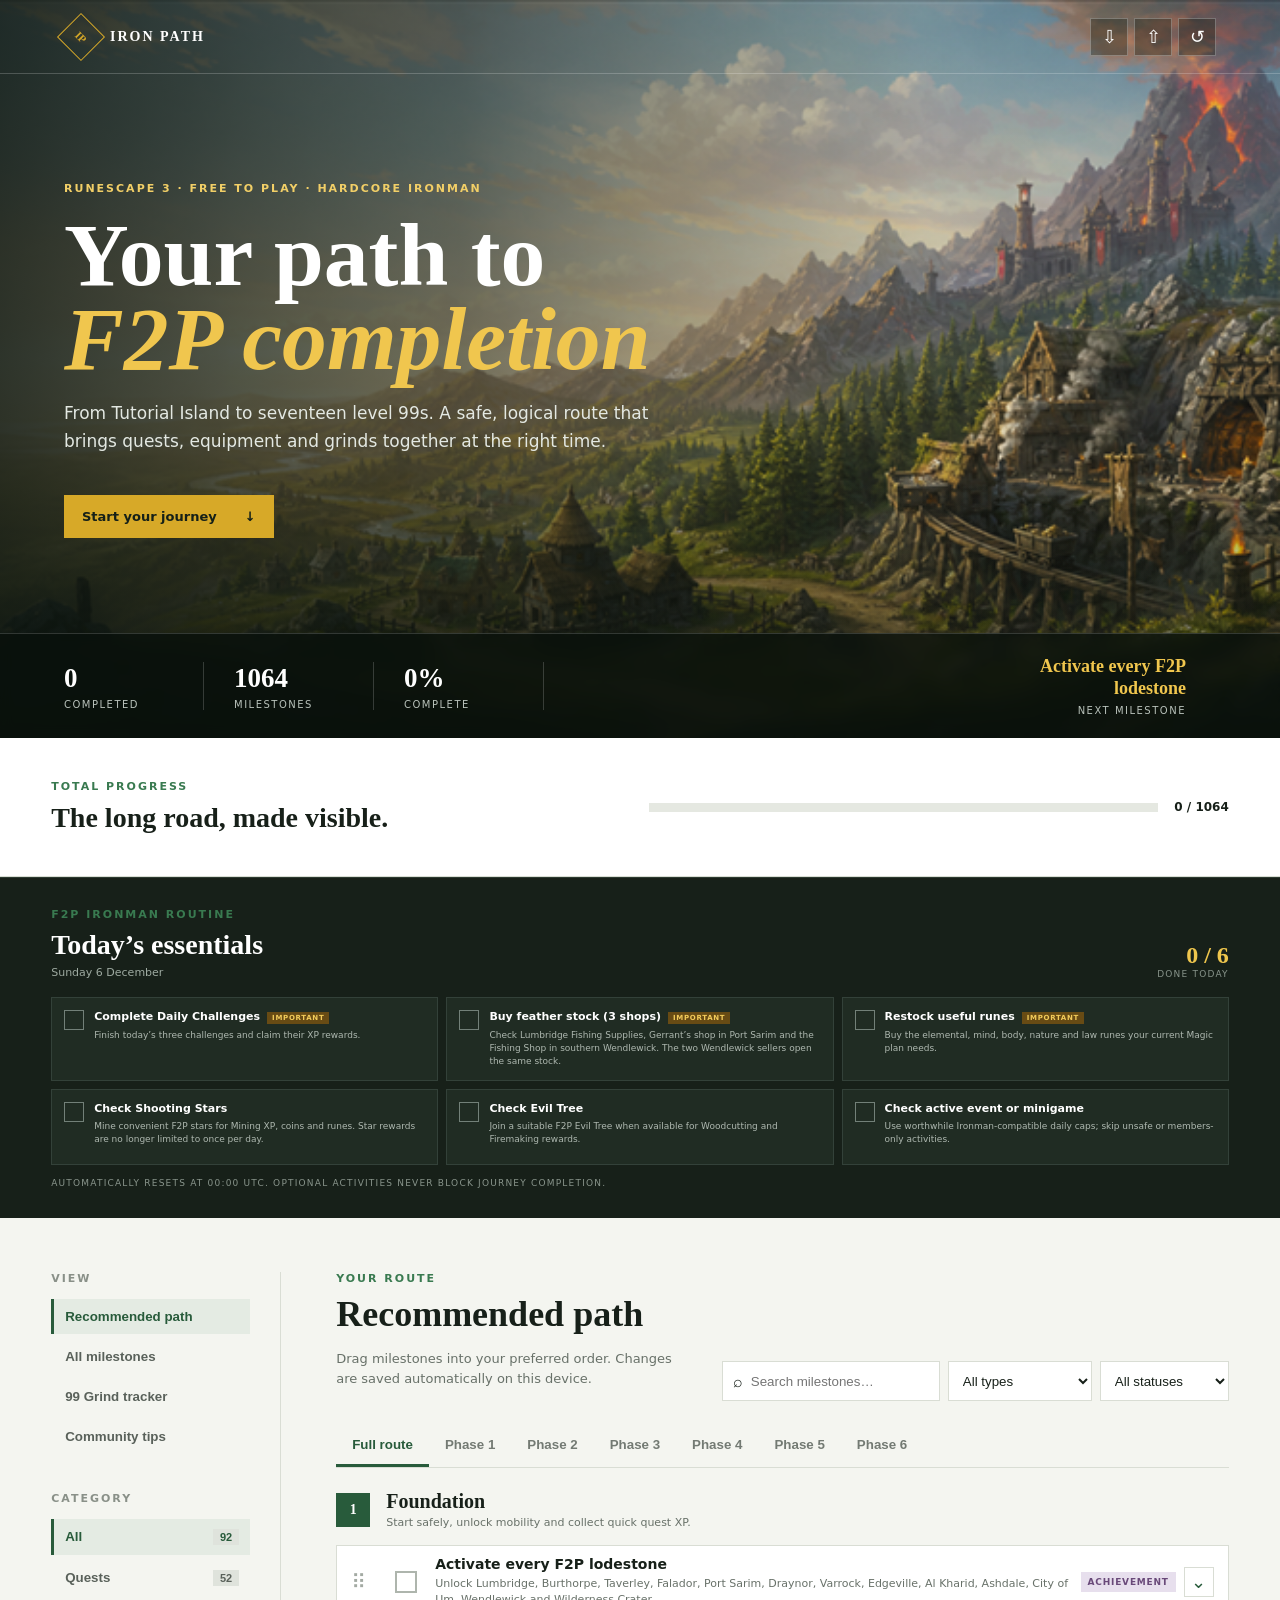
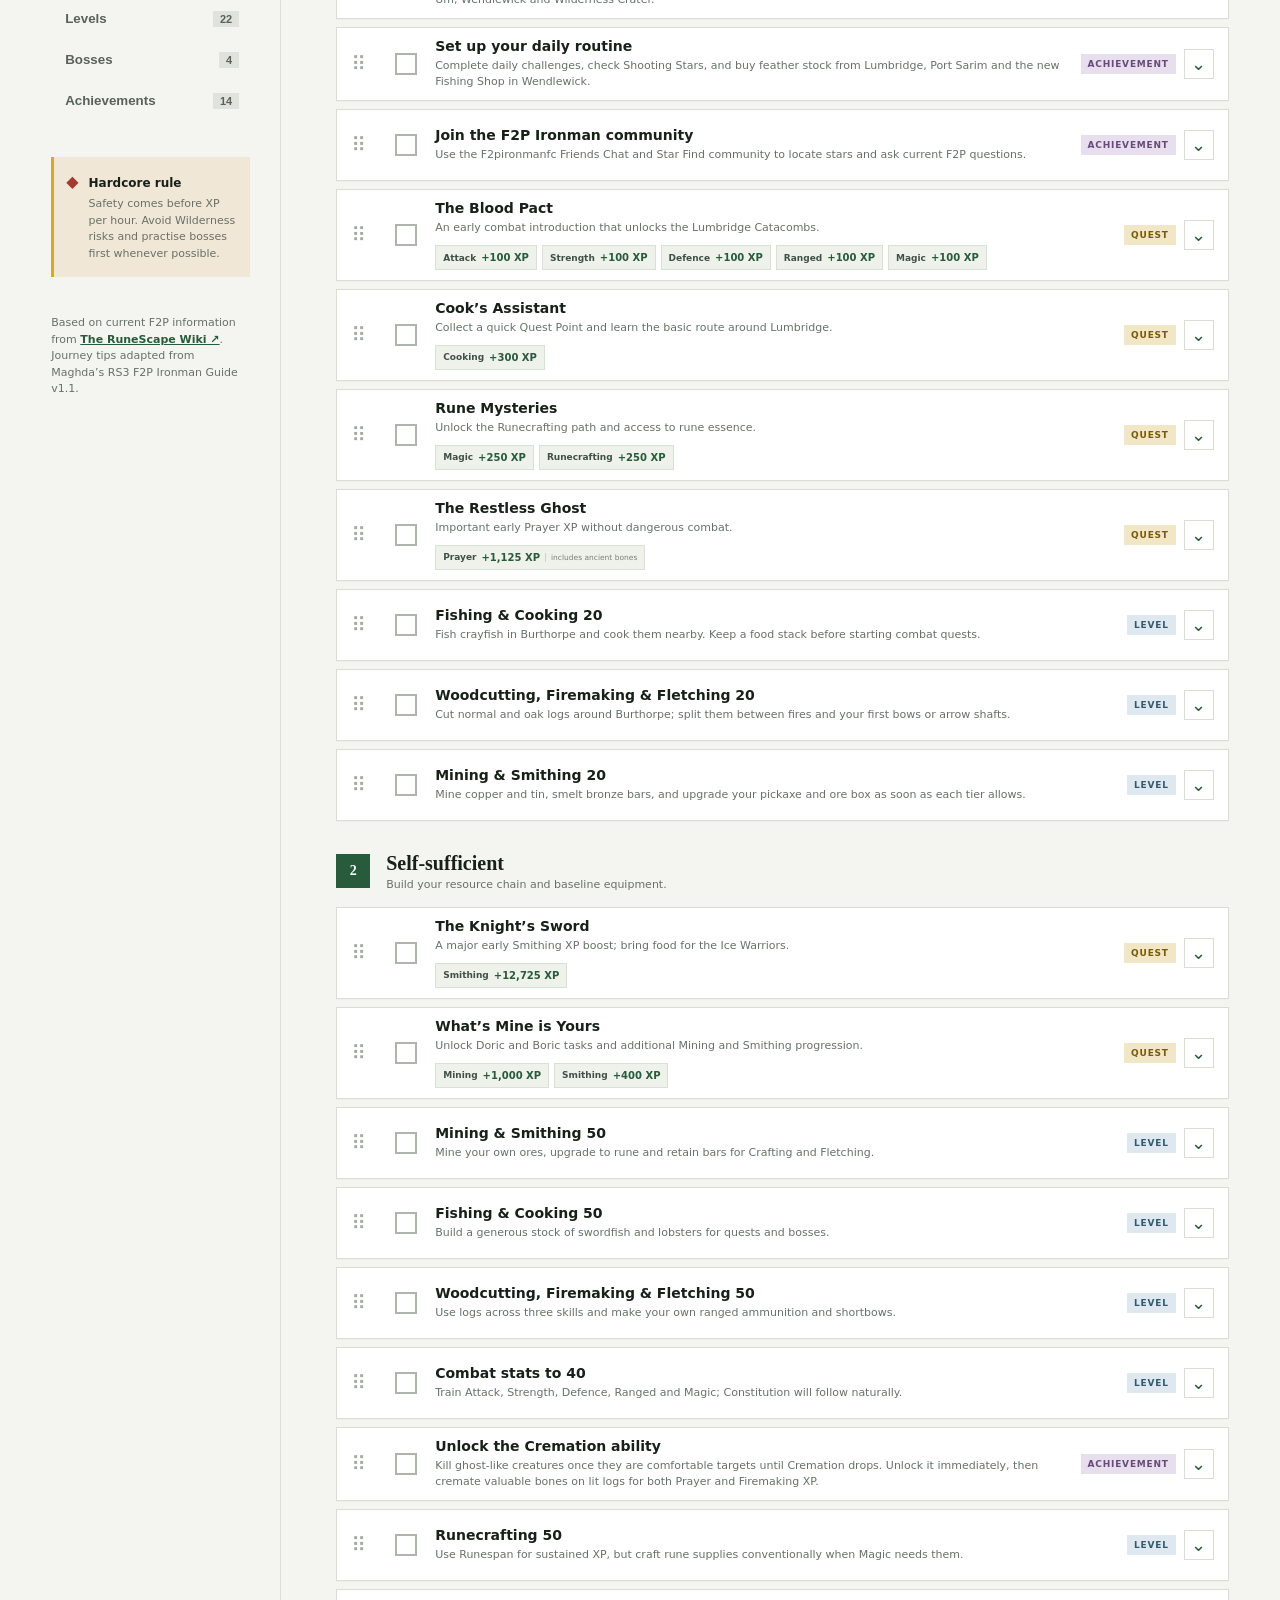
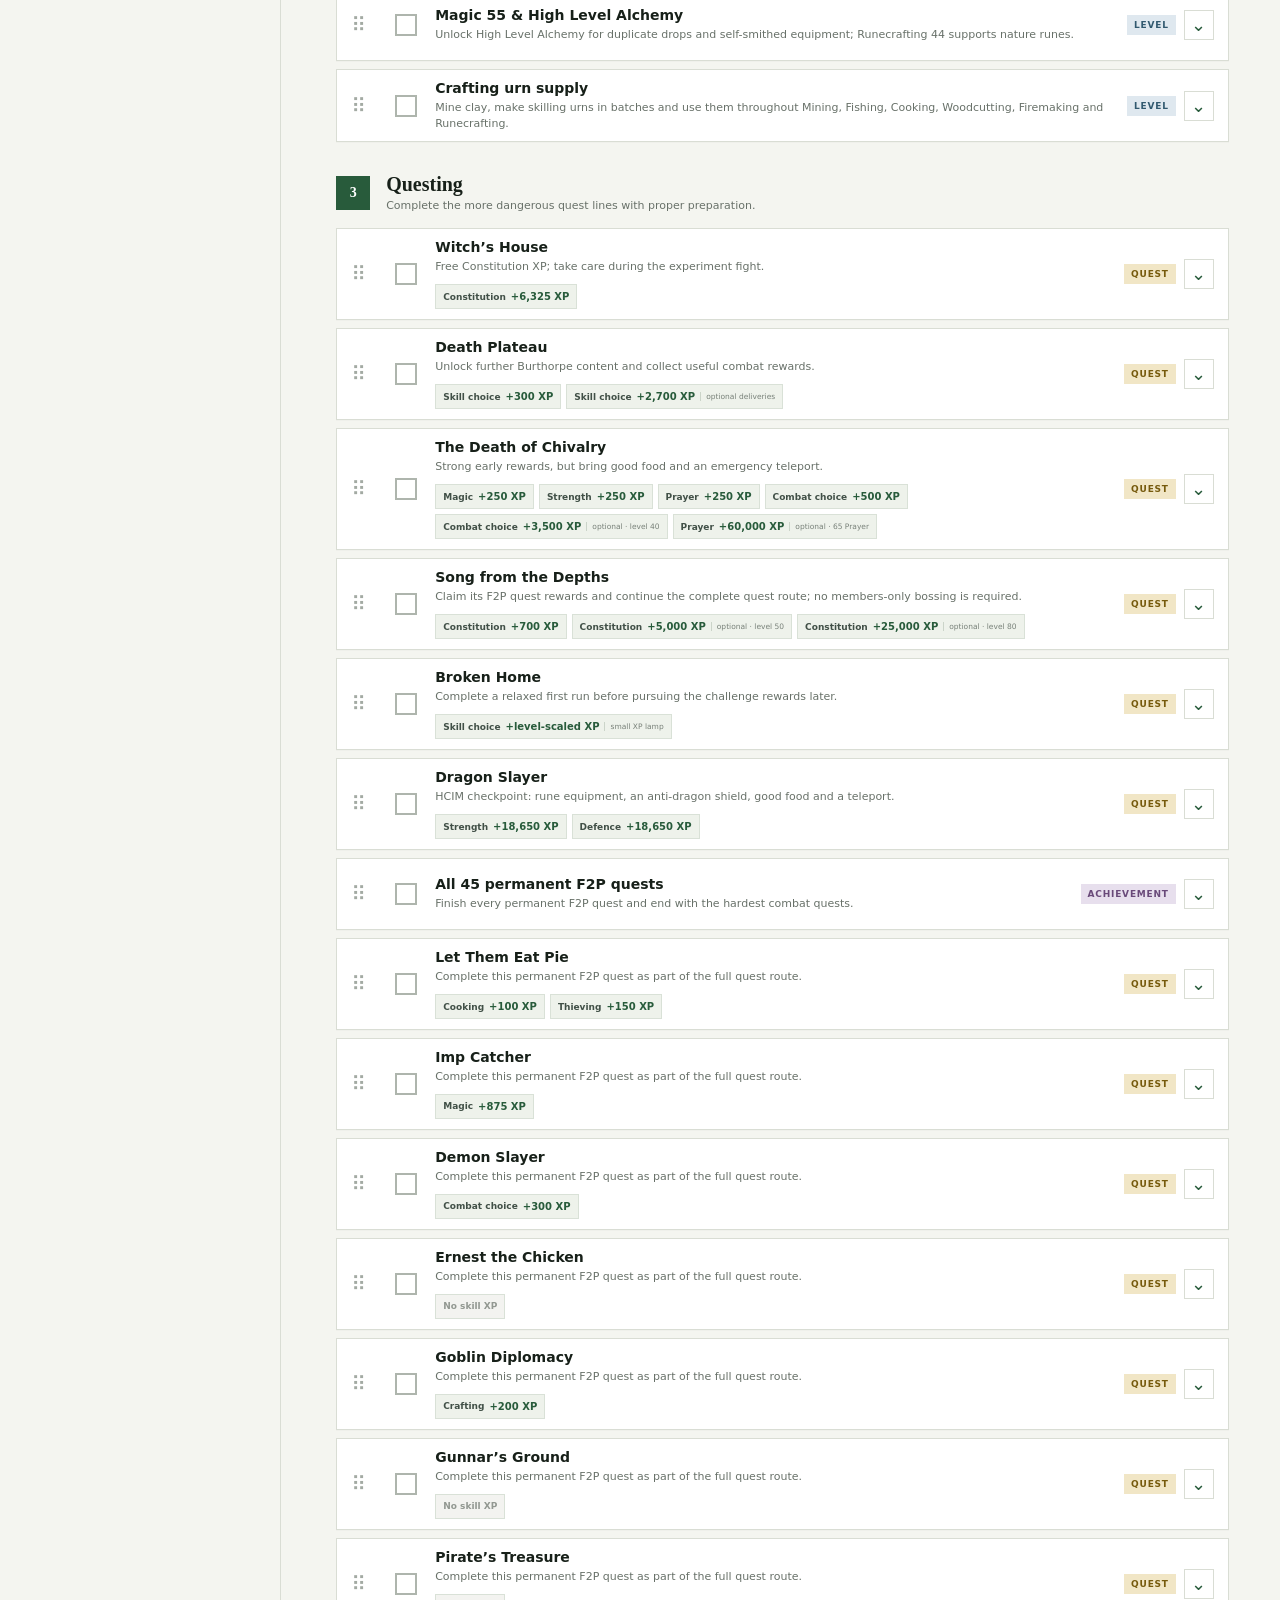
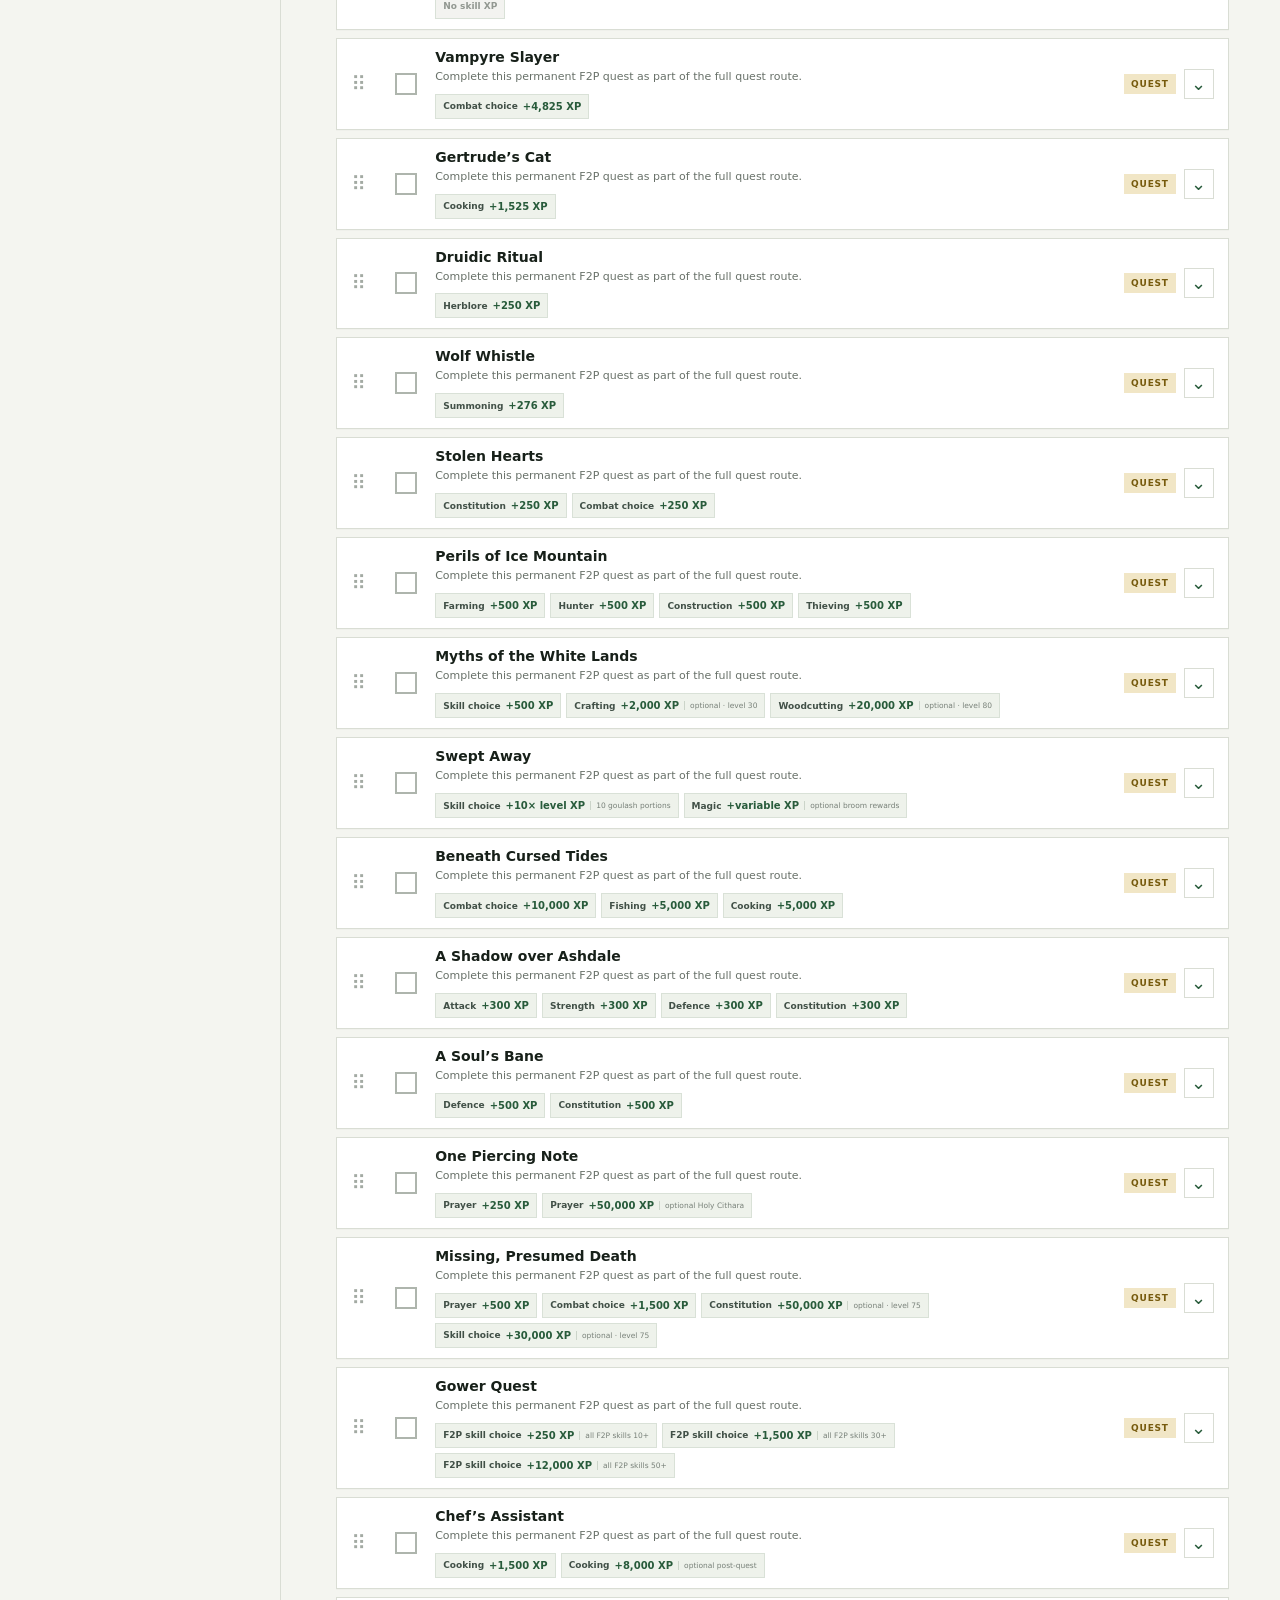
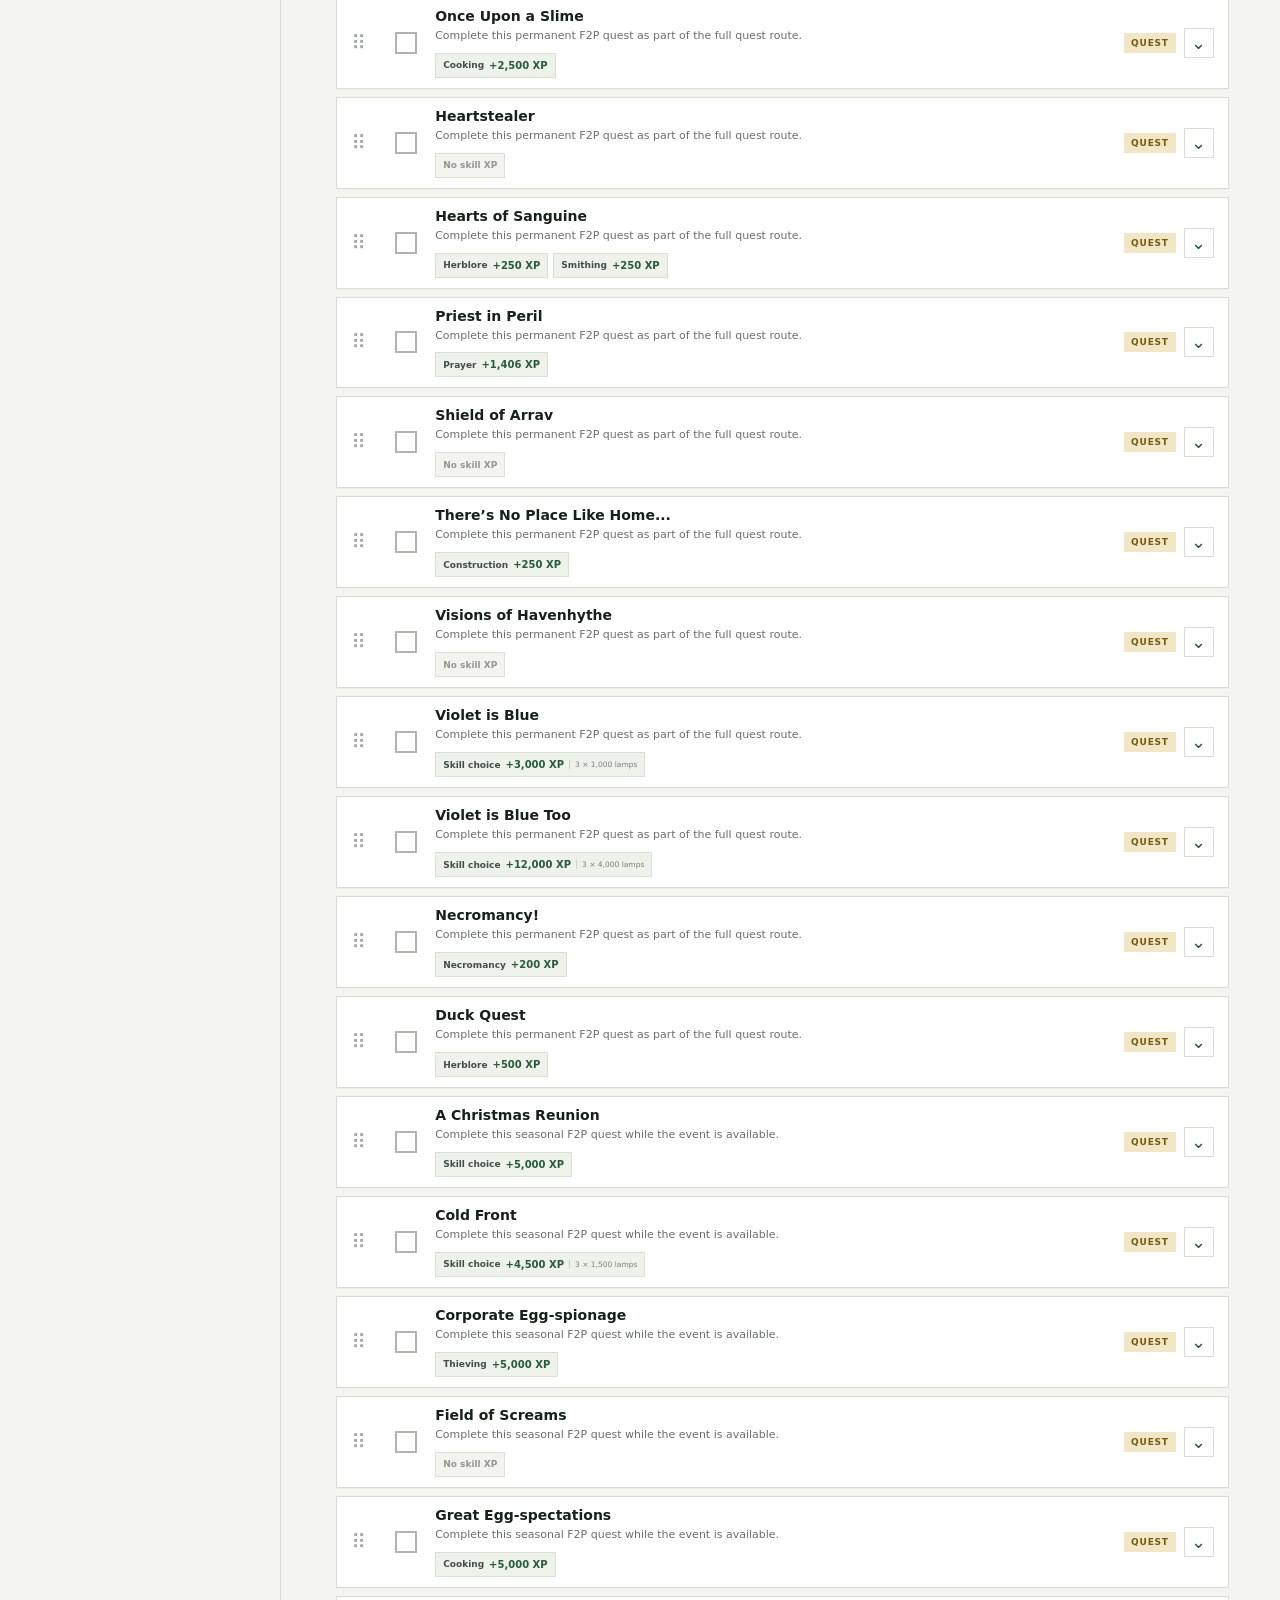
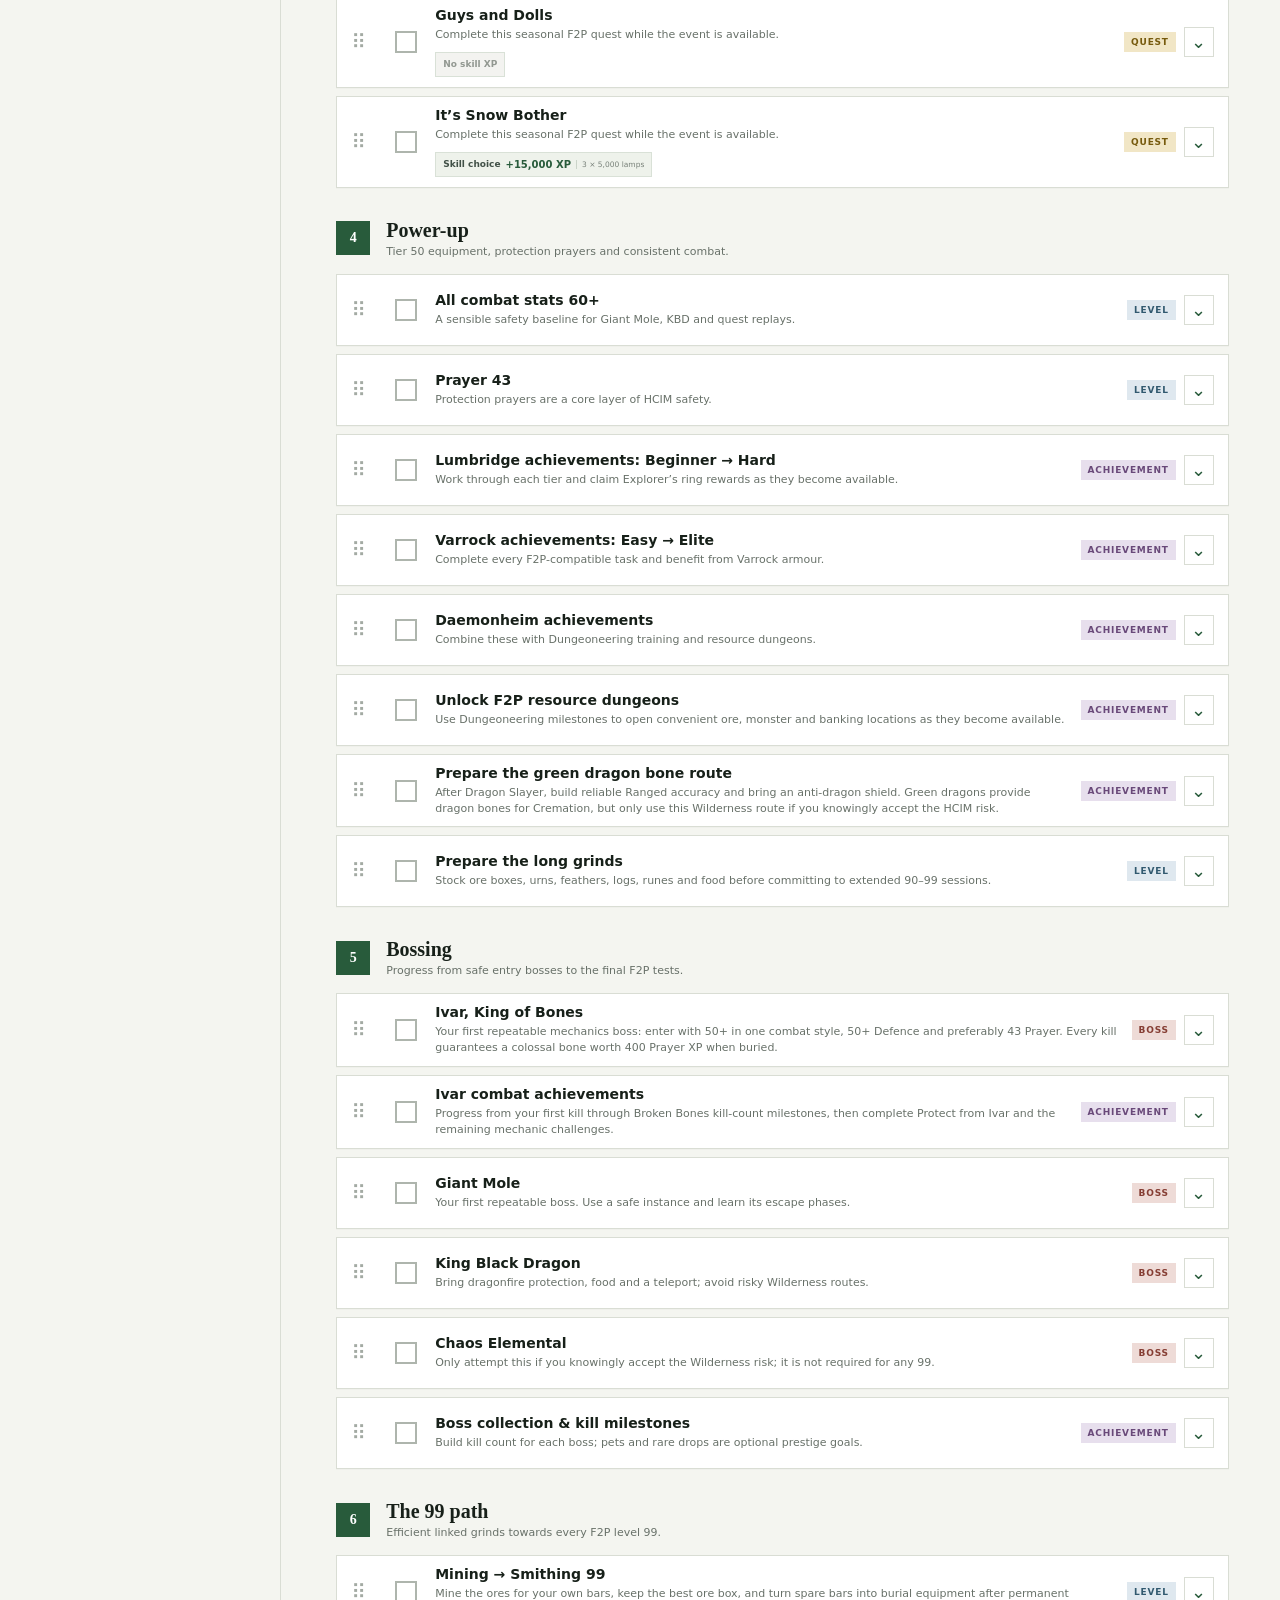
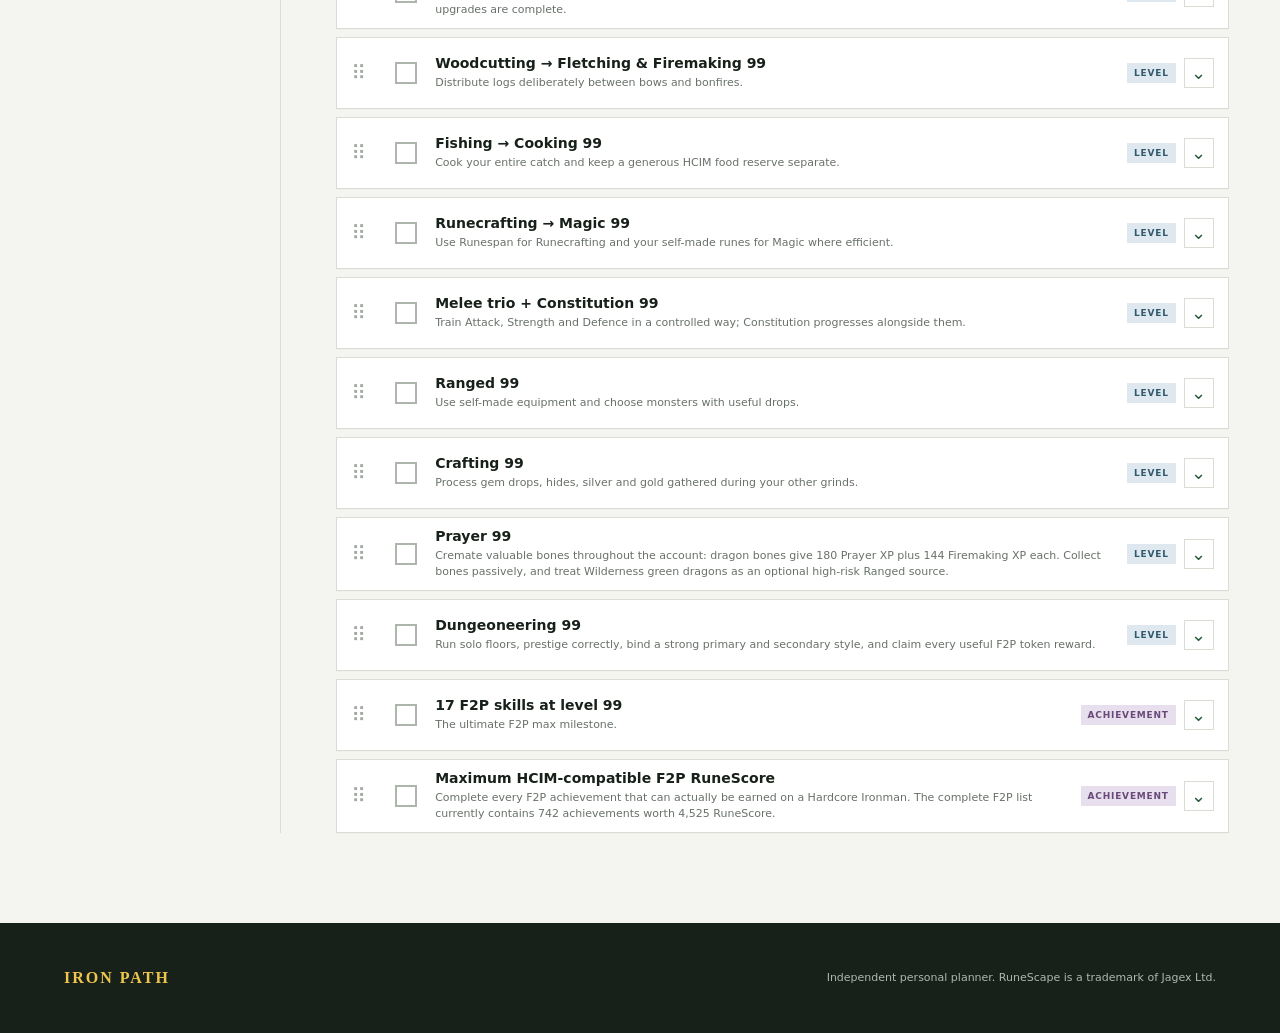
==== index.html @ d76e8deb "betere versie" ====
<!doctype html>
<html lang="en">
<head>
  <meta charset="UTF-8">
  <meta name="viewport" content="width=device-width, initial-scale=1.0">
  <title>RS3 F2P Hardcore Ironman Guide & 99 Planner | Iron Path</title>
  <meta name="description" content="Track every RuneScape 3 F2P quest, boss, achievement and level 99 grind with an efficient Hardcore Ironman journey, XP rewards and resource calculators.">
  <meta name="robots" content="index, follow, max-image-preview:large">
  <meta name="theme-color" content="#172019">
  <link rel="canonical" href="https://rs3-f2p-hcim.netlify.app/">

  <meta property="og:type" content="website">
  <meta property="og:locale" content="en_GB">
  <meta property="og:site_name" content="Iron Path">
  <meta property="og:title" content="Iron Path — RS3 F2P Hardcore Ironman Planner">
  <meta property="og:description" content="A complete, interactive journey through every F2P quest, boss, achievement and level 99 grind in RuneScape 3.">
  <meta property="og:url" content="https://rs3-f2p-hcim.netlify.app/">
  <meta property="og:image" content="https://rs3-f2p-hcim.netlify.app/assets/iron-path-social.jpg">
  <meta property="og:image:width" content="1731">
  <meta property="og:image:height" content="909">
  <meta property="og:image:type" content="image/jpeg">
  <meta property="og:image:alt" content="Iron Path F2P HCIM Progress Planner overlooking a fantasy mountain fortress">

  <meta name="twitter:card" content="summary_large_image">
  <meta name="twitter:title" content="Iron Path — RS3 F2P Hardcore Ironman Planner">
  <meta name="twitter:description" content="Track every F2P quest, boss, achievement and level 99 grind in one interactive RuneScape 3 planner.">
  <meta name="twitter:image" content="https://rs3-f2p-hcim.netlify.app/assets/iron-path-social.jpg">
  <meta name="twitter:image:alt" content="Iron Path F2P HCIM Progress Planner">

  <link rel="icon" href="assets/favicon.svg" type="image/svg+xml">
  <link rel="stylesheet" href="styles.css">
  <link rel="stylesheet" href="grind-locations.css">
  <link rel="stylesheet" href="tips.css">
  <script type="application/ld+json">
  {
    "@context": "https://schema.org",
    "@type": "WebApplication",
    "name": "Iron Path",
    "alternateName": "RS3 F2P Hardcore Ironman Planner",
    "url": "https://rs3-f2p-hcim.netlify.app/",
    "description": "An interactive RuneScape 3 free-to-play Hardcore Ironman guide for quests, bosses, achievements and level 99 resource grinds.",
    "applicationCategory": "GameApplication",
    "operatingSystem": "Any",
    "browserRequirements": "Requires a modern web browser with JavaScript enabled.",
    "isAccessibleForFree": true,
    "image": "https://rs3-f2p-hcim.netlify.app/assets/iron-path-social.jpg",
    "inLanguage": "en-GB",
    "offers": {
      "@type": "Offer",
      "price": "0",
      "priceCurrency": "EUR"
    }
  }
  </script>
</head>
<body>
  <header class="hero">
    <div class="hero-shade"></div>
    <nav class="topbar" aria-label="Main navigation">
      <a class="brand" href="#top"><span class="brand-mark">IP</span><span>IRON PATH</span></a>
      <div class="nav-actions">
        <button class="icon-btn" id="exportBtn" title="Export progress" aria-label="Export progress">⇩</button>
        <button class="icon-btn" id="importBtn" title="Import progress" aria-label="Import progress">⇧</button>
        <button class="icon-btn danger" id="resetBtn" title="Reset progress" aria-label="Reset progress">↺</button>
        <input type="file" id="importFile" accept="application/json" hidden>
      </div>
    </nav>
    <div class="hero-content" id="top">
      <p class="eyebrow">RUNESCAPE 3 · FREE TO PLAY · HARDCORE IRONMAN</p>
      <h1>Your path to<br><span>F2P completion</span></h1>
      <p class="hero-copy">From Tutorial Island to seventeen level 99s. A safe, logical route that brings quests, equipment and grinds together at the right time.</p>
      <a class="primary-btn" href="#planner">Start your journey <span>↓</span></a>
    </div>
    <div class="hero-stats" aria-label="Progress overview">
      <div><strong id="doneCount">0</strong><span>completed</span></div>
      <div><strong id="totalCount">0</strong><span>milestones</span></div>
      <div><strong id="percentCount">0%</strong><span>complete</span></div>
      <div class="xp-stat"><strong id="nextLabel">First steps</strong><span>next milestone</span></div>
    </div>
  </header>

  <main id="planner">
    <section class="progress-band" aria-label="Total progress">
      <div class="section-inner progress-inner">
        <div><p class="kicker">TOTAL PROGRESS</p><h2>The long road, made visible.</h2></div>
        <div class="progress-wrap"><div class="progress-track"><span id="progressFill"></span></div><span id="progressText">0 / 0</span></div>
      </div>
    </section>

    <section class="daily-band" aria-labelledby="dailyTitle">
      <div class="section-inner daily-inner">
        <div class="daily-heading"><div><p class="kicker">F2P IRONMAN ROUTINE</p><h2 id="dailyTitle">Today’s essentials</h2><p id="dailyDate"></p></div><div class="daily-score"><strong id="dailyCount">0 / 0</strong><span>done today</span></div></div>
        <div id="dailyList" class="daily-list"></div>
        <p class="daily-reset">Automatically resets at 00:00 UTC. Optional activities never block journey completion.</p>
      </div>
    </section>

    <section class="workspace section-inner">
      <aside class="sidebar">
        <div class="side-block">
          <p class="side-label">VIEW</p>
          <div class="view-tabs" role="tablist">
            <button class="view-tab active" data-view="route">Recommended path</button>
            <button class="view-tab" data-view="library">All milestones</button>
            <button class="view-tab" data-view="grinds">99 Grind tracker</button>
            <button class="view-tab" data-view="tips">Community tips</button>
          </div>
        </div>
        <div class="side-block">
          <p class="side-label">CATEGORY</p>
          <div id="categoryFilters" class="filter-list"></div>
        </div>
        <div class="side-block note">
          <span class="shield">◆</span>
          <div><strong>Hardcore rule</strong><p>Safety comes before XP per hour. Avoid Wilderness risks and practise bosses first whenever possible.</p></div>
        </div>
        <div class="source-note">Based on current F2P information from <a href="https://runescape.wiki/" target="_blank" rel="noreferrer">The RuneScape Wiki ↗</a>. Journey tips adapted from Maghda’s RS3 F2P Ironman Guide v1.1.</div>
      </aside>

      <div class="content">
        <div class="content-head">
          <div><p class="kicker" id="viewKicker">YOUR ROUTE</p><h2 id="viewTitle">Recommended path</h2><p id="viewIntro">Drag milestones into your preferred order. Changes are saved automatically on this device.</p></div>
          <div class="content-tools" id="contentTools">
            <label class="search"><span>⌕</span><input id="searchInput" type="search" placeholder="Search milestones…" autocomplete="off"></label>
            <select id="typeFilter" aria-label="Filter by milestone type"><option value="all">All types</option><option value="quest">Quests</option><option value="level">Levels</option><option value="boss">Bosses</option><option value="achievement">Achievements</option></select>
            <select id="statusFilter" aria-label="Filter by status"><option value="all">All statuses</option><option value="open">To do</option><option value="done">Completed</option></select>
          </div>
        </div>
        <div id="phaseNav" class="phase-nav" aria-label="Route phases"></div>
        <div id="grindTracker" class="grind-tracker" hidden></div>
        <div id="tipsPage" class="tips-page" hidden>
          <section class="tip-submit">
            <div><span>Share your knowledge</span><h3>Submit an F2P Ironman tip</h3><p>Your email address is not requested or stored. Submissions are filtered by Netlify and reviewed before publication.</p></div>
            <form id="tipForm" name="community-tip" method="POST" data-netlify="true" netlify-honeypot="bot-field">
              <input type="hidden" name="form-name" value="community-tip">
              <p class="bot-field" aria-hidden="true"><label>Do not fill this out: <input name="bot-field" tabindex="-1" autocomplete="off"></label></p>
              <label>Title<input name="title" type="text" maxlength="100" required></label>
              <label>Prerequisites<textarea name="prerequisites" rows="3" maxlength="500" placeholder="Levels, quests or items" required></textarea></label>
              <label>Description<textarea name="description" rows="5" maxlength="1500" required></textarea></label>
              <button type="submit">Submit tip <b>→</b></button>
              <p class="tip-form-status" id="tipFormStatus" role="status" aria-live="polite"></p>
            </form>
          </section>
          <div id="tipList" class="tip-list"></div>
        </div>
        <div id="milestoneList" class="milestone-list" aria-live="polite"></div>
        <div id="emptyState" class="empty-state" hidden><strong>Nothing found</strong><p>Adjust your search or filters.</p></div>
      </div>
    </section>
  </main>

  <footer><span>IRON PATH</span><p>Independent personal planner. RuneScape is a trademark of Jagex Ltd.</p></footer>
  <script src="achievement-data.js"></script>
  <script src="app.js"></script>
  <script data-name="BMC-Widget" data-cfasync="false" src="https://cdnjs.buymeacoffee.com/1.0.0/widget.prod.min.js" data-id="micclo" data-description="Support me on Buy me a coffee!" data-message="If you like my RS3 F2P HCIM guide: feel free to support me!" data-color="#5F7FFF" data-position="Right" data-x_margin="18" data-y_margin="18"></script>
</body>
</html>
---- styles.css ----
:root{--ink:#172019;--muted:#687169;--paper:#f4f5f0;--white:#fff;--green:#285b3b;--green2:#397a50;--gold:#d7a928;--red:#a33b30;--line:#d9ddd4;--soft:#e9ece5;--shadow:0 8px 25px rgba(19,30,22,.08)}
*{box-sizing:border-box}[hidden]{display:none!important}html{scroll-behavior:smooth}body{margin:0;background:var(--paper);color:var(--ink);font-family:Inter,ui-sans-serif,system-ui,-apple-system,"Segoe UI",sans-serif;letter-spacing:0}.hero{min-height:620px;height:82vh;max-height:850px;position:relative;color:#fff;background:url('assets/iron-path-hero.png') center/cover no-repeat;overflow:hidden}.hero-shade{position:absolute;inset:0;background:linear-gradient(90deg,rgba(10,19,14,.85) 0%,rgba(10,18,13,.58) 36%,rgba(10,18,13,.08) 72%),linear-gradient(0deg,rgba(10,16,12,.72) 0%,transparent 35%)}.topbar{height:74px;position:relative;z-index:2;display:flex;align-items:center;justify-content:space-between;padding:0 clamp(24px,5vw,78px);border-bottom:1px solid rgba(255,255,255,.2)}.brand{display:flex;gap:12px;align-items:center;color:#fff;text-decoration:none;font:800 14px/1 Georgia,serif;letter-spacing:2px}.brand-mark{display:grid;place-items:center;width:34px;height:34px;border:1px solid var(--gold);color:var(--gold);font-size:11px;letter-spacing:0;transform:rotate(45deg)}.brand-mark::first-line{transform:rotate(-45deg)}.nav-actions{display:flex;gap:6px}.icon-btn{width:38px;height:38px;border:1px solid rgba(255,255,255,.28);background:rgba(14,24,17,.35);color:#fff;font-size:18px;cursor:pointer}.icon-btn:hover{border-color:var(--gold);color:var(--gold)}.icon-btn.danger:hover{border-color:#eb8b80;color:#fff;background:var(--red)}.hero-content{position:relative;z-index:1;max-width:700px;margin:clamp(70px,12vh,125px) 5vw 0}.eyebrow,.kicker,.side-label{font-size:11px;font-weight:800;letter-spacing:2px}.eyebrow{color:#f2cf67}.hero h1{font:700 clamp(52px,7vw,90px)/.94 Georgia,serif;margin:18px 0}.hero h1 span{color:#f0c64e;font-style:italic}.hero-copy{max-width:590px;font-size:17px;line-height:1.65;color:#e3e8e2}.primary-btn{display:inline-flex;align-items:center;gap:28px;margin-top:22px;padding:14px 18px;background:var(--gold);color:#152018;text-decoration:none;font-weight:800;font-size:13px}.primary-btn:hover{background:#efc54b}.hero-stats{position:absolute;z-index:1;bottom:0;left:0;right:0;min-height:105px;display:grid;grid-template-columns:repeat(3,minmax(110px,170px)) 1fr;align-items:center;padding:18px 5vw;background:rgba(9,17,12,.8);border-top:1px solid rgba(255,255,255,.16);backdrop-filter:blur(7px)}.hero-stats>div{display:flex;flex-direction:column;border-right:1px solid rgba(255,255,255,.18);padding-right:30px;margin-right:30px}.hero-stats strong{font:700 27px/1.2 Georgia,serif;color:#fff}.hero-stats span{font-size:10px;text-transform:uppercase;letter-spacing:1.5px;color:#b9c2bb;margin-top:5px}.hero-stats .xp-stat{border:0;margin-left:auto;max-width:250px;text-align:right;margin-right:0}.hero-stats .xp-stat strong{font-size:18px;color:#f0c64e}.section-inner{max-width:1380px;margin:auto;padding-left:clamp(20px,4vw,60px);padding-right:clamp(20px,4vw,60px)}.progress-band{background:#fff;border-bottom:1px solid var(--line)}.progress-inner{min-height:138px;display:grid;grid-template-columns:1fr 1.1fr;gap:70px;align-items:center}.kicker{color:var(--green2);margin:0 0 8px}.progress-inner h2,.content h2{font:700 28px/1.2 Georgia,serif;margin:0}.progress-wrap{display:flex;align-items:center;gap:16px}.progress-track{height:9px;background:#e5e8e1;flex:1;overflow:hidden}.progress-track span{display:block;height:100%;width:0;background:var(--green2);transition:width .35s}.progress-wrap>span{font-size:12px;font-weight:800;white-space:nowrap}.workspace{display:grid;grid-template-columns:230px 1fr;gap:55px;padding-top:54px;padding-bottom:90px}.sidebar{border-right:1px solid var(--line);padding-right:30px}.side-block{margin-bottom:38px}.side-label{color:#899088;margin:0 0 14px}.view-tabs,.filter-list{display:flex;flex-direction:column;gap:5px}.view-tab,.filter-btn{border:0;background:transparent;text-align:left;padding:10px 11px;font-weight:700;color:#59615a;cursor:pointer;border-left:3px solid transparent}.view-tab.active,.filter-btn.active{color:var(--green);background:#e4ebe3;border-left-color:var(--green)}.filter-btn{display:flex;justify-content:space-between}.filter-btn span{font-size:11px;background:#dfe3dc;padding:2px 7px}.note{display:flex;gap:10px;padding:15px 12px;background:#f0e7d6;border-left:3px solid var(--gold)}.note .shield{color:var(--red)}.note strong{font-size:12px}.note p,.source-note{font-size:11px;line-height:1.5;color:#697069;margin:5px 0 0}.source-note a{color:var(--green);font-weight:700}.content{min-width:0}.content-head{display:flex;justify-content:space-between;gap:30px;align-items:flex-end;margin-bottom:24px}.content-head h2{font-size:36px}.content-head>div>p:last-child{color:var(--muted);font-size:13px;line-height:1.5;max-width:580px}.content-tools{display:flex;gap:8px}.search{height:40px;display:flex;align-items:center;gap:6px;background:#fff;border:1px solid var(--line);padding:0 10px}.search input{width:180px;border:0;outline:0;background:transparent}.content-tools select{border:1px solid var(--line);background:#fff;padding:0 28px 0 10px;color:var(--ink)}.phase-nav{display:flex;gap:0;border-bottom:1px solid var(--line);overflow-x:auto;margin-bottom:22px}.phase-btn{white-space:nowrap;border:0;border-bottom:3px solid transparent;background:transparent;padding:12px 16px;color:#737a73;font-weight:700;cursor:pointer}.phase-btn.active{color:var(--green);border-bottom-color:var(--green)}.milestone-list{display:flex;flex-direction:column;gap:8px}.phase-heading{display:flex;align-items:center;gap:16px;margin:23px 0 8px}.phase-heading:first-child{margin-top:0}.phase-number{width:34px;height:34px;display:grid;place-items:center;background:var(--green);color:#fff;font:700 14px Georgia,serif}.phase-heading h3{font:700 20px Georgia,serif;margin:0}.phase-heading p{margin:3px 0 0;color:var(--muted);font-size:11px}.milestone{display:grid;grid-template-columns:28px 32px minmax(0,1fr) auto;gap:12px;align-items:center;min-height:72px;padding:10px 14px;background:#fff;border:1px solid var(--line);box-shadow:0 1px 0 rgba(0,0,0,.02);transition:.18s}.milestone:hover{border-color:#aeb8ad;box-shadow:var(--shadow)}.milestone.dragging{opacity:.45;border-style:dashed}.drag{cursor:grab;color:#a3aaa3;font-size:20px;user-select:none}.check{appearance:none;width:22px;height:22px;border:2px solid #aeb5ad;cursor:pointer;display:grid;place-items:center}.check:checked{background:var(--green2);border-color:var(--green2)}.check:checked::after{content:'✓';color:#fff;font-weight:900;font-size:14px}.milestone.done .milestone-title{text-decoration:line-through;color:#899088}.milestone-title{font-weight:800;font-size:14px}.milestone-desc{margin-top:4px;color:var(--muted);font-size:11px;line-height:1.45}.milestone-meta{display:flex;align-items:center;gap:8px}.tag{font-size:9px;font-weight:800;letter-spacing:.8px;text-transform:uppercase;padding:5px 7px;background:#e4e9e2;color:var(--green)}.tag.quest{background:#f1e6c6;color:#765a0d}.tag.boss{background:#eedbd7;color:#853d33}.tag.level{background:#dfe8ef;color:#31596f}.tag.achievement{background:#e7dfed;color:#694979}.wiki-link{color:#778078;text-decoration:none;font-size:14px}.wiki-link:hover{color:var(--green)}.empty-state{text-align:center;padding:80px 20px;color:var(--muted)}.empty-state strong{font:700 24px Georgia,serif;color:var(--ink)}footer{min-height:110px;background:#172019;color:#aeb8b0;display:flex;align-items:center;justify-content:space-between;padding:25px 5vw;font-size:11px}footer span{font:700 16px Georgia,serif;letter-spacing:2px;color:#efc64d}
@media(max-width:900px){.hero{height:auto;min-height:700px}.hero-content{margin-top:80px}.hero-stats{grid-template-columns:repeat(3,1fr)}.hero-stats .xp-stat{grid-column:1/-1;margin:15px 0 0;text-align:left}.progress-inner{grid-template-columns:1fr;gap:22px;padding-top:28px;padding-bottom:28px}.workspace{grid-template-columns:1fr}.sidebar{border:0;border-bottom:1px solid var(--line);padding:0;display:grid;grid-template-columns:1fr 1fr;gap:20px}.note,.source-note{display:none}.content-head{align-items:flex-start;flex-direction:column}.content-tools{width:100%}.search{flex:1}.search input{width:100%}}
@media(max-width:560px){.topbar{padding:0 14px}.brand{gap:8px;font-size:12px}.brand-mark{width:30px;height:30px}.nav-actions{gap:3px}.icon-btn{width:32px;height:34px}.hero-content{max-width:calc(100vw - 40px);margin-left:20px;margin-right:20px}.eyebrow{max-width:340px;line-height:1.7}.hero h1{font-size:44px;overflow-wrap:anywhere}.hero-copy{font-size:16px}.hero-stats{grid-template-columns:repeat(3,minmax(0,1fr));padding:14px 20px}.hero-stats>div{min-width:0;padding-right:8px;margin-right:8px}.hero-stats strong{font-size:21px}.hero-stats .xp-stat strong{overflow-wrap:anywhere}.workspace{padding-top:35px}.sidebar{grid-template-columns:1fr}.filter-list{display:grid;grid-template-columns:1fr 1fr}.content-tools{flex-direction:column}.content-tools select{height:40px}.milestone{grid-template-columns:22px 28px minmax(0,1fr);padding:10px 8px}.milestone-meta{grid-column:3;justify-content:flex-start}.content-head h2{font-size:30px}footer{align-items:flex-start;flex-direction:column;gap:10px}}
@media(prefers-reduced-motion:reduce){html{scroll-behavior:auto}*{transition:none!important}}
.details-toggle{width:30px;height:30px;border:1px solid var(--line);background:#fff;color:var(--green);font-size:18px;line-height:1;cursor:pointer}.details-toggle:hover{background:var(--green);border-color:var(--green);color:#fff}.milestone-details{grid-column:3/-1;border-top:1px solid var(--line);padding:14px 0 7px}.milestone-details strong{font:700 15px Georgia,serif}.milestone-details ul{margin:9px 0 14px;padding-left:18px;color:var(--muted);font-size:12px;line-height:1.55}.milestone-details li+li{margin-top:4px}.milestone-details a{display:inline-flex;align-items:center;gap:8px;color:var(--green);font-size:12px;font-weight:800;text-decoration:none}.milestone-details a:hover{text-decoration:underline}
.grind-tracker{display:grid;grid-template-columns:repeat(2,minmax(0,1fr));gap:12px}.grind-summary{grid-column:1/-1;padding:18px 20px;background:#e4ebe3;border-left:3px solid var(--green)}.grind-summary strong{font:700 18px Georgia,serif}.grind-summary p{margin:5px 0 0;color:var(--muted);font-size:12px;line-height:1.5}.grind-card{padding:18px;background:#fff;border:1px solid var(--line)}.grind-card header{display:flex;justify-content:space-between;gap:15px;align-items:flex-start;border-bottom:1px solid var(--line);padding-bottom:12px}.grind-card header span,.resource-result span{font-size:9px;font-weight:800;letter-spacing:1px;text-transform:uppercase;color:var(--green2)}.grind-card h3{margin:3px 0 0;font:700 20px Georgia,serif}.grind-card header>strong{font-size:12px;color:var(--muted)}.grind-fields{display:grid;grid-template-columns:1fr 1.25fr;gap:9px;margin:14px 0}.grind-fields label,.resource-result label{display:flex;flex-direction:column;gap:5px;font-size:10px;font-weight:800;color:var(--muted)}.grind-fields label:last-child{grid-column:1/-1}.grind-fields input,.grind-fields select,.resource-result input{width:100%;height:37px;border:1px solid var(--line);background:#fff;padding:0 9px;color:var(--ink)}.resource-result{display:grid;grid-template-columns:1.25fr 1fr;gap:12px;align-items:end;padding:13px;background:#f4f5f0}.resource-result>div{display:flex;flex-direction:column}.resource-result strong{font:700 18px Georgia,serif;margin:3px 0}.resource-result small{font-size:9px;color:var(--muted);line-height:1.4}.resource-result label{position:relative}.resource-result label span{position:absolute;right:8px;bottom:11px;color:var(--muted);letter-spacing:0}.resource-result label input{padding-right:65px}.urn-row{display:flex;justify-content:space-between;gap:10px;margin:12px 0;font-size:10px;color:var(--muted)}.urn-row label{font-weight:800;color:var(--ink)}.grind-card>a{color:var(--green);font-size:11px;font-weight:800;text-decoration:none}@media(max-width:760px){.grind-tracker{grid-template-columns:1fr}.grind-fields,.resource-result{grid-template-columns:1fr}.urn-row{align-items:flex-start;flex-direction:column}}
.urn-row{display:grid;grid-template-columns:1fr auto;gap:8px 12px;align-items:center}.urn-progress{grid-column:1/-1;display:flex!important;align-items:center;gap:7px;padding:8px;background:#f4f5f0}.urn-progress input{width:90px;height:30px;border:1px solid var(--line);padding:0 7px}@media(max-width:760px){.urn-row{grid-template-columns:1fr}.urn-progress{grid-column:1}}
.quest-xp{display:flex;flex-wrap:wrap;gap:5px;margin-top:9px}.xp-badge{display:inline-flex;align-items:center;gap:5px;min-height:25px;padding:4px 7px;background:#eef2eb;border:1px solid #d9e1d7;color:#415047;font-size:9px}.xp-badge b{font-weight:800}.xp-badge strong{color:var(--green);font-size:10px}.xp-badge small{padding-left:5px;border-left:1px solid #cbd4c9;color:#788179}.xp-badge.none{background:#f3f3f0;color:#929891;font-weight:700}
.daily-band{background:#172019;color:#fff;border-top:1px solid #2d3b31}.daily-inner{padding-top:30px;padding-bottom:30px}.daily-heading{display:flex;align-items:end;justify-content:space-between;gap:20px;margin-bottom:18px}.daily-heading h2{margin:0;font:700 28px Georgia,serif}.daily-heading>div>p:last-child{margin:5px 0 0;color:#9eaaa1;font-size:11px}.daily-score{display:flex;flex-direction:column;text-align:right}.daily-score strong{font:700 24px Georgia,serif;color:#efc64d}.daily-score span,.daily-reset{font-size:9px;text-transform:uppercase;letter-spacing:1.2px;color:#89958c}.daily-list{display:grid;grid-template-columns:repeat(3,minmax(0,1fr));gap:8px}.daily-task{display:grid;grid-template-columns:20px 1fr;gap:10px;align-items:start;min-height:76px;padding:12px;background:#202c23;border:1px solid #334139;cursor:pointer}.daily-task:hover{border-color:#607064}.daily-task input{position:absolute;opacity:0;pointer-events:none}.daily-check{display:grid;place-items:center;width:20px;height:20px;border:1px solid #728078;color:transparent;font-weight:900}.daily-task>span:last-child{display:flex;flex-direction:column;gap:5px}.daily-task strong{font-size:11px}.daily-task strong b{display:inline-block;margin-left:7px;padding:2px 5px;background:#684b14;color:#f3cc5b;font-size:7px;text-transform:uppercase;letter-spacing:.7px}.daily-task small{color:#aeb8b0;font-size:9px;line-height:1.45}.daily-task.done{background:#1b3324;border-color:#3e6f4d}.daily-task.done .daily-check{background:#397a50;border-color:#4f9665;color:#fff}.daily-task.done strong{text-decoration:line-through;color:#9cac9f}.daily-reset{margin:13px 0 0}@media(max-width:900px){.daily-list{grid-template-columns:repeat(2,minmax(0,1fr))}}@media(max-width:560px){.daily-list{grid-template-columns:1fr}.daily-heading{align-items:flex-start}.daily-score strong{font-size:20px}}
---- grind-locations.css ----
.location-tip{margin:12px 0;padding:12px 13px;border-left:3px solid var(--gold);background:#f7f2e5}
.location-tip>span,.combat-guide header span{display:block;color:#7b641e;font-size:9px;font-weight:800;letter-spacing:1px;text-transform:uppercase}
.location-tip strong{display:block;margin:4px 0;font:700 14px Georgia,serif}
.location-tip p,.combat-intro,.combat-spot-list p{margin:0;color:var(--muted);font-size:10px;line-height:1.5}
.combat-guide{grid-column:1/-1;padding:20px;background:#fff;border:1px solid var(--line)}
.combat-guide>header{display:flex;align-items:flex-start;justify-content:space-between;gap:20px;padding-bottom:13px;border-bottom:1px solid var(--line)}
.combat-guide h3{margin:4px 0 0;font:700 22px Georgia,serif}
.combat-guide header>strong{font-size:11px;color:var(--muted)}
.combat-intro{max-width:760px;margin:12px 0 15px}
.combat-spot-list{display:grid;grid-template-columns:repeat(5,minmax(0,1fr));border:1px solid var(--line)}
.combat-spot-list article{display:grid;grid-template-columns:38px 1fr;gap:9px;padding:12px;border-right:1px solid var(--line)}
.combat-spot-list article:last-child{border-right:0}
.combat-spot-list article>b{display:grid;place-items:center;align-self:start;min-height:30px;background:var(--green);color:#fff;font-size:9px}
.combat-spot-list article div>strong{display:block;font-size:11px}
.combat-spot-list article span{display:block;margin:3px 0 6px;color:#7b641e;font-size:8px;font-weight:800;text-transform:uppercase}
.combat-guide>a{display:inline-block;margin-top:14px;color:var(--green);font-size:11px;font-weight:800;text-decoration:none}
@media(max-width:1100px){.combat-spot-list{grid-template-columns:repeat(2,minmax(0,1fr))}.combat-spot-list article{border-bottom:1px solid var(--line)}}
@media(max-width:560px){.combat-guide>header{flex-direction:column}.combat-spot-list{grid-template-columns:1fr}.combat-spot-list article{border-right:0}.combat-spot-list article:last-child{border-bottom:0}}
---- tips.css ----
.tips-page{display:flex;flex-direction:column;gap:18px}
.tip-submit{display:grid;grid-template-columns:minmax(0,.8fr) minmax(320px,1fr);align-items:start;gap:36px;padding:22px 24px;background:var(--green);color:#fff;border-left:4px solid var(--gold)}
.tip-submit>div:first-child{max-width:520px}
.tip-submit span,.tip-card>span{font-size:9px;font-weight:800;letter-spacing:1.2px;text-transform:uppercase;color:#f0c64e}
.tip-submit h3{margin:5px 0 7px;font:700 23px Georgia,serif}
.tip-submit p{margin:0;color:#dbe4dc;font-size:11px;line-height:1.55}
.tip-submit form{display:grid;grid-template-columns:1fr 1fr;gap:10px}
.tip-submit form label{display:flex;flex-direction:column;gap:5px;font-size:9px;font-weight:800;text-transform:uppercase;color:#dbe4dc}
.tip-submit form label:nth-of-type(2),.tip-submit form label:nth-of-type(3){grid-column:1/-1}
.tip-submit input,.tip-submit textarea{width:100%;border:1px solid #617366;background:#fff;padding:9px;color:var(--ink);font:inherit;resize:vertical}
.tip-submit input{height:38px}
.tip-submit button{display:inline-flex;align-items:center;justify-content:space-between;gap:20px;min-height:40px;border:0;background:var(--gold);padding:10px 13px;color:var(--ink);font-size:11px;font-weight:800;cursor:pointer}
.tip-submit button:hover{background:#efc54b}.tip-submit button:disabled{cursor:wait;opacity:.65}
.bot-field{position:absolute!important;left:-10000px!important;width:1px!important;height:1px!important;overflow:hidden!important}
.tip-form-status{align-self:center;margin:0!important;color:#dbe4dc;font-size:10px!important;line-height:1.4}
.tip-list{display:flex;flex-direction:column;gap:8px}
.tip-card{padding:18px 20px;background:#fff;border:1px solid var(--line)}
.tip-card h3{margin:4px 0 10px;font:700 19px Georgia,serif}
.tip-card p{margin:12px 0 0;color:var(--muted);font-size:11px;line-height:1.6}
.tip-prerequisites{display:flex;flex-wrap:wrap;align-items:center;gap:5px}
.tip-prerequisites strong{margin-right:3px;color:var(--muted);font-size:9px;text-transform:uppercase}
.tip-prerequisites b{padding:5px 7px;background:#f1e6c6;color:#765a0d;font-size:9px}
@media(max-width:760px){.tip-submit{grid-template-columns:1fr}.tip-submit form{grid-template-columns:1fr}.tip-submit form label:nth-of-type(2),.tip-submit form label:nth-of-type(3){grid-column:1}.tip-card{padding:15px 12px}}
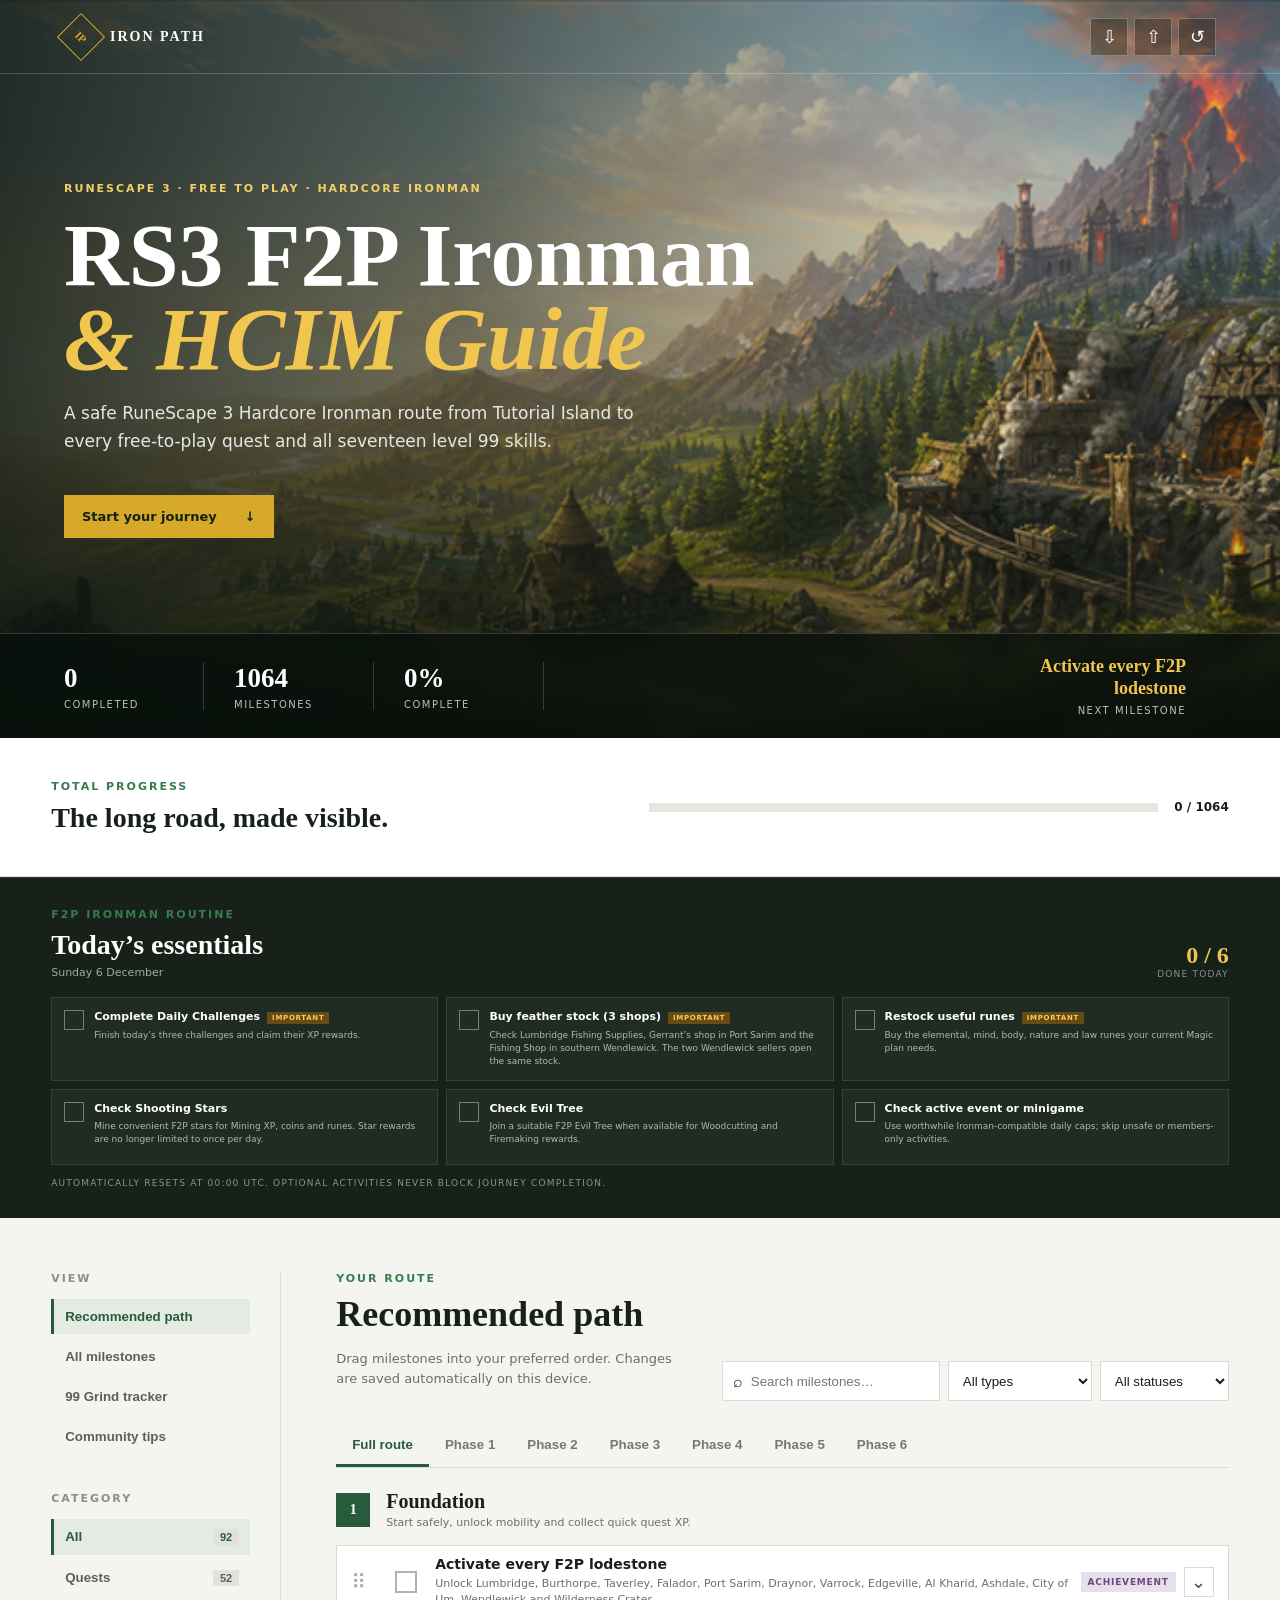
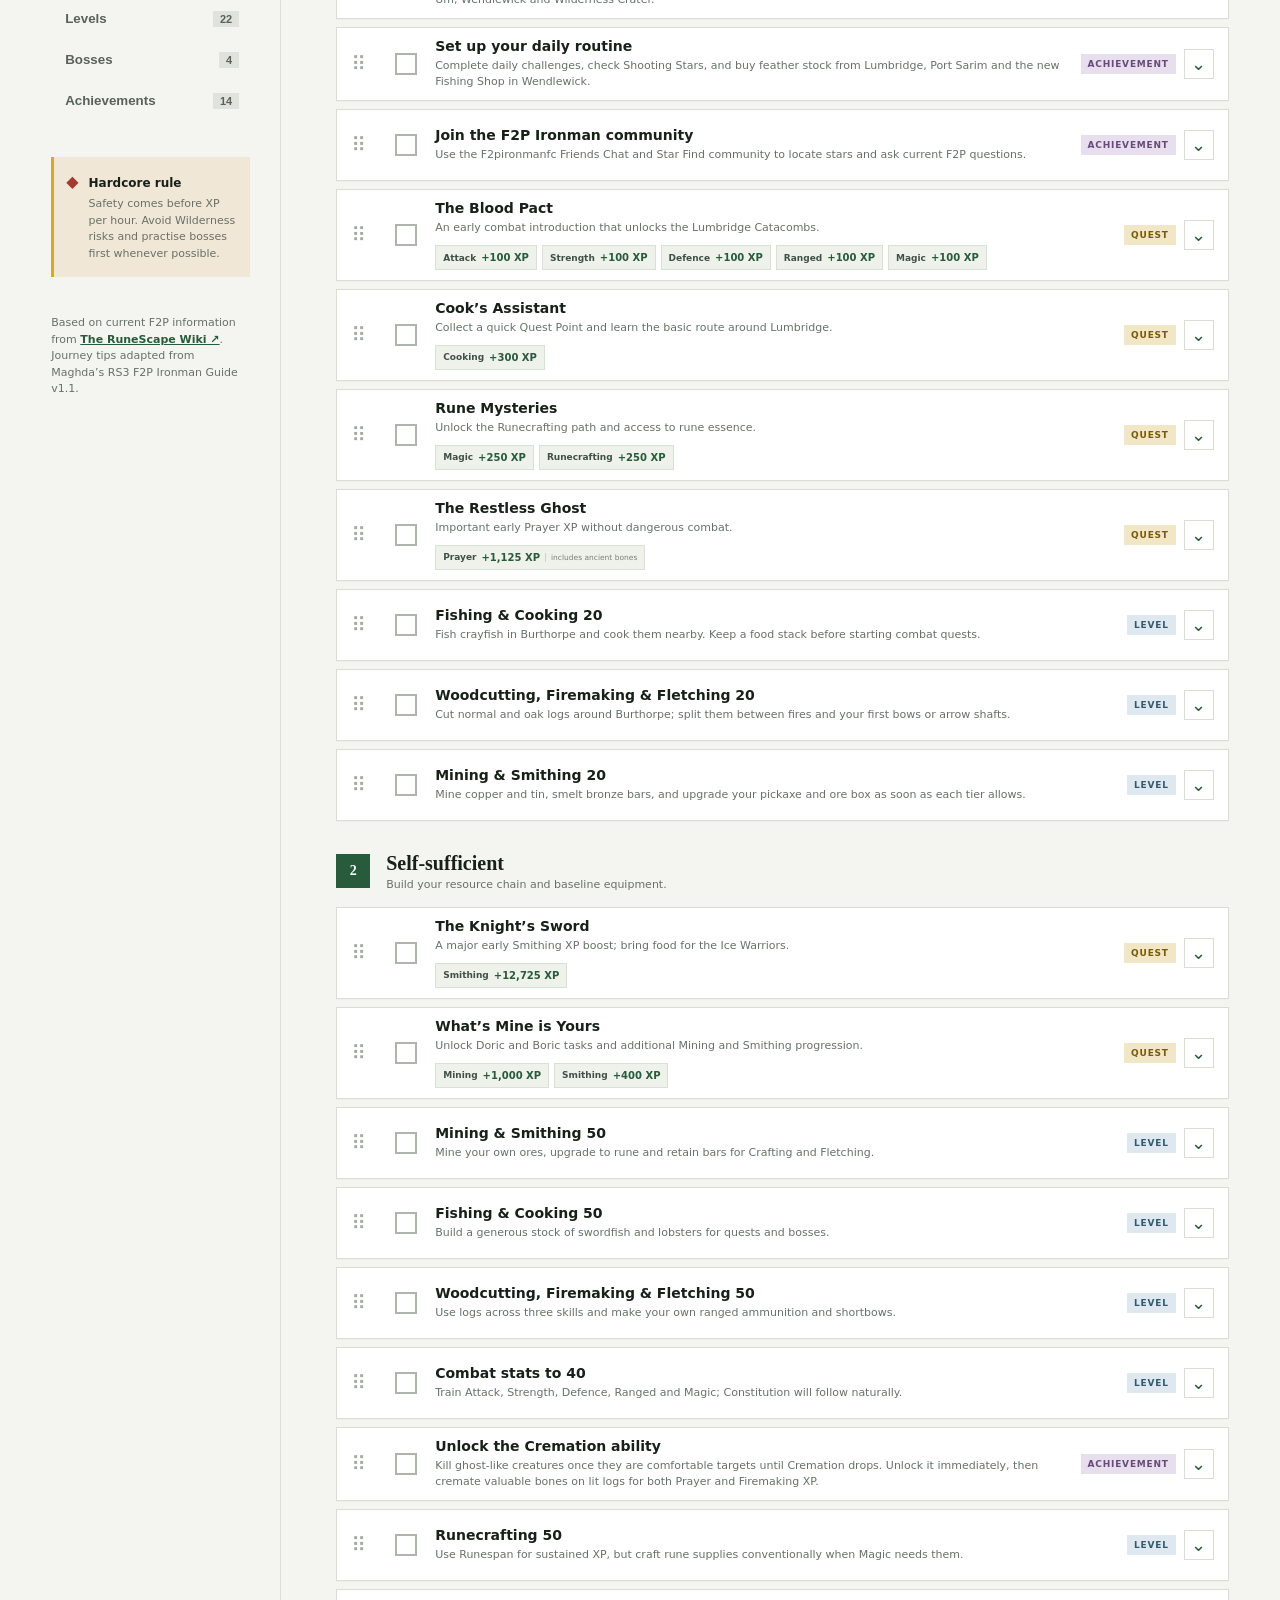
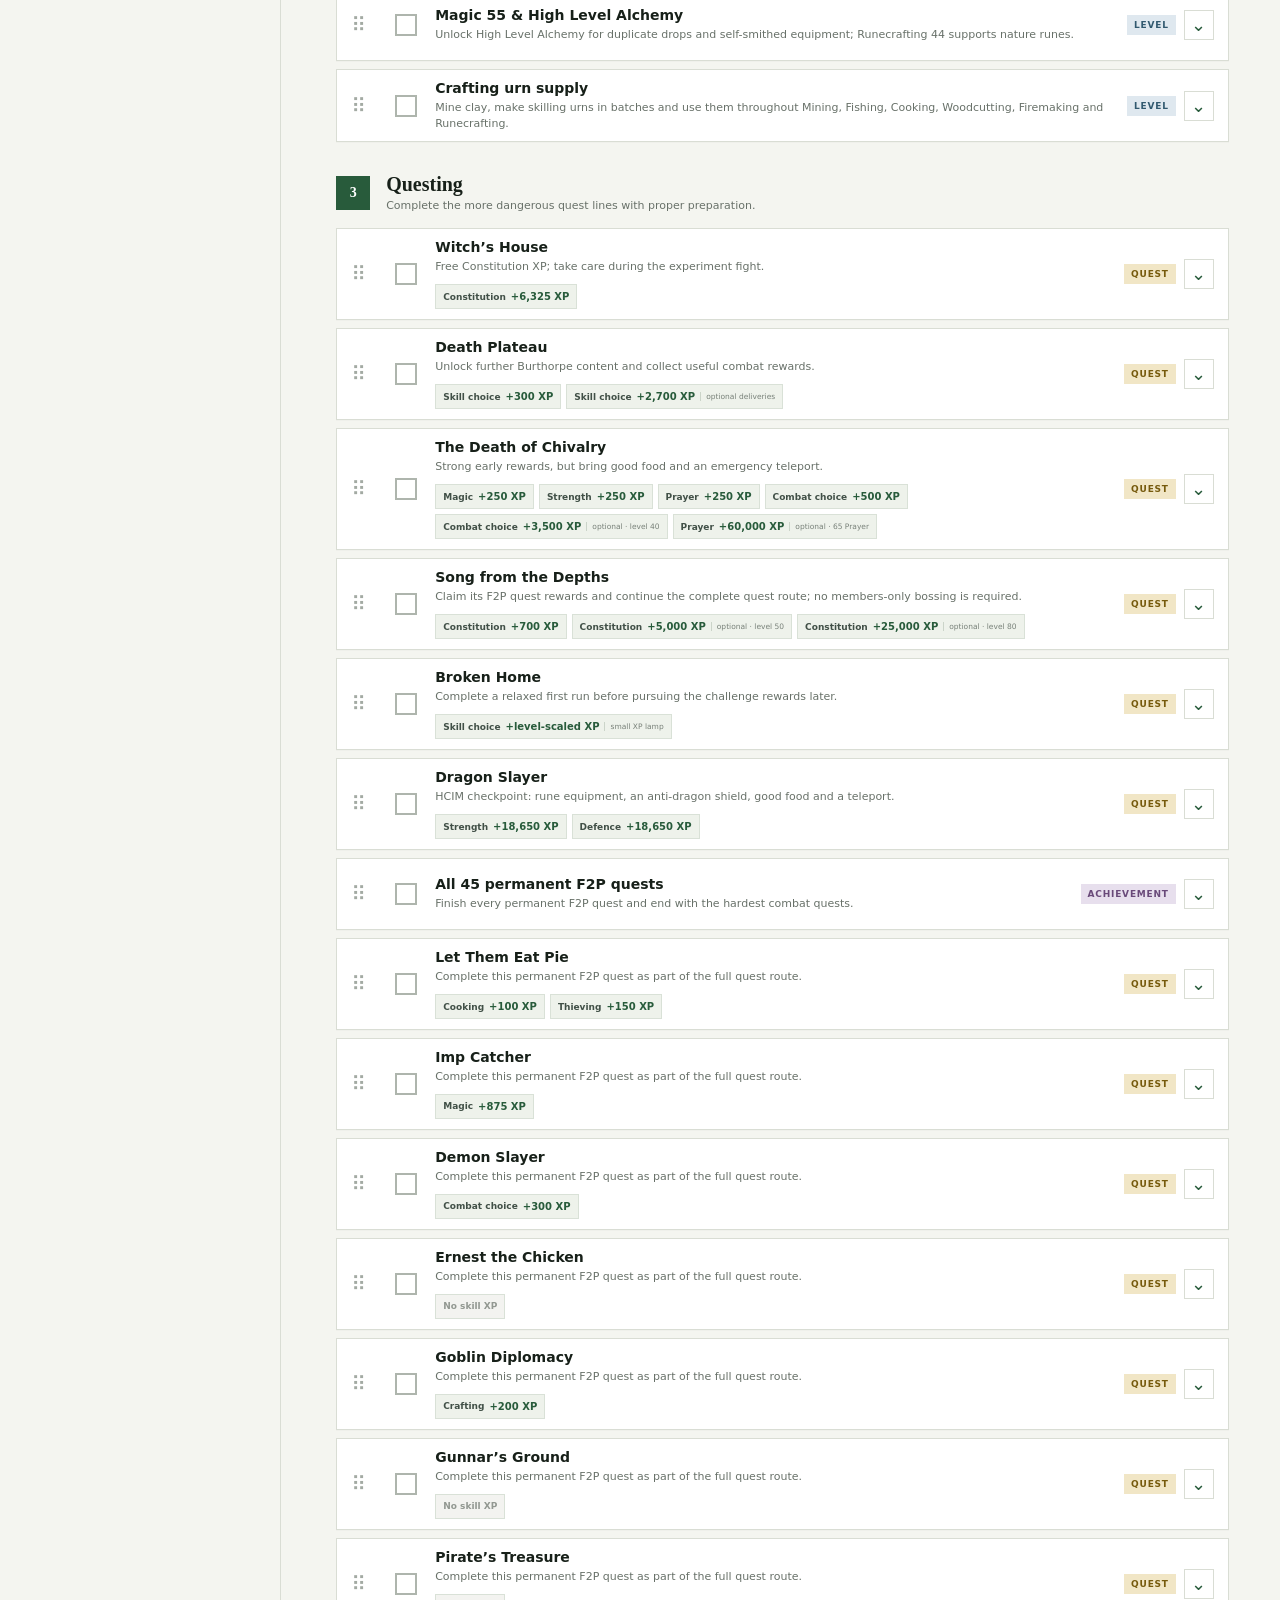
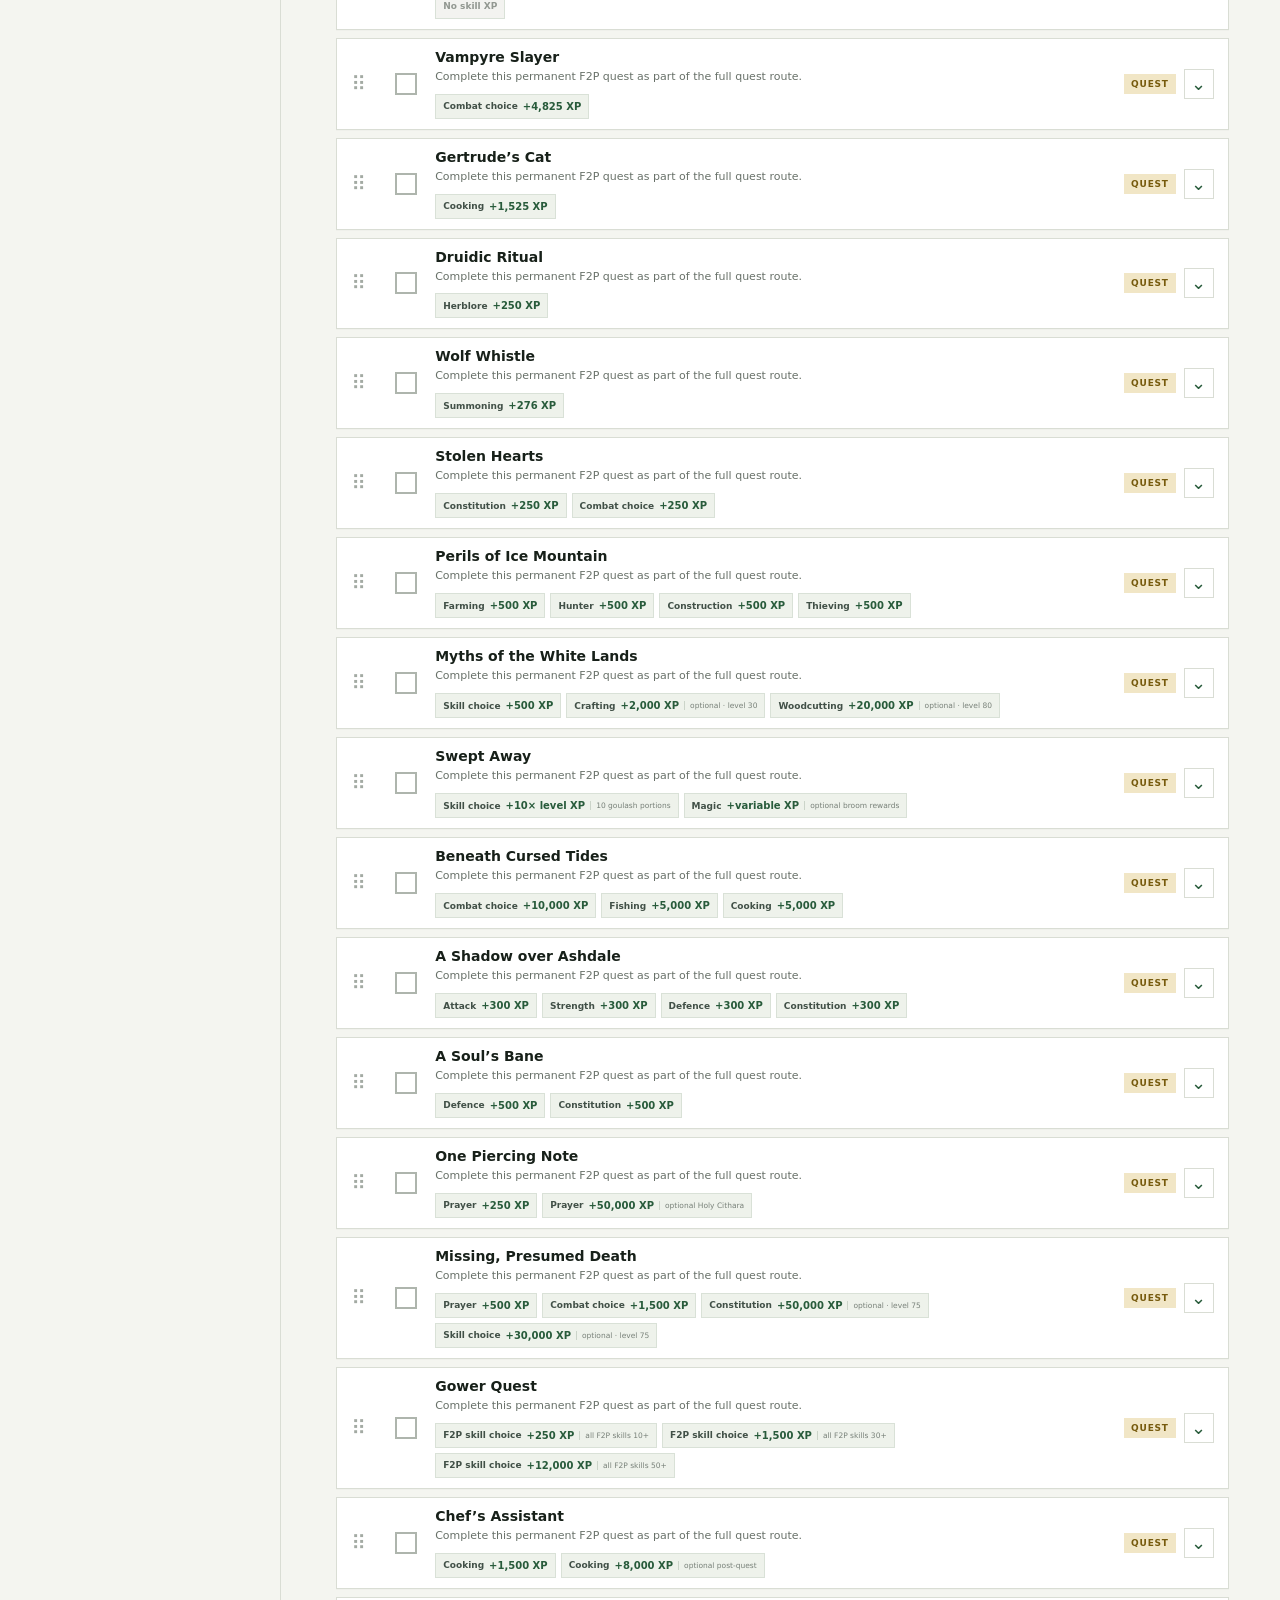
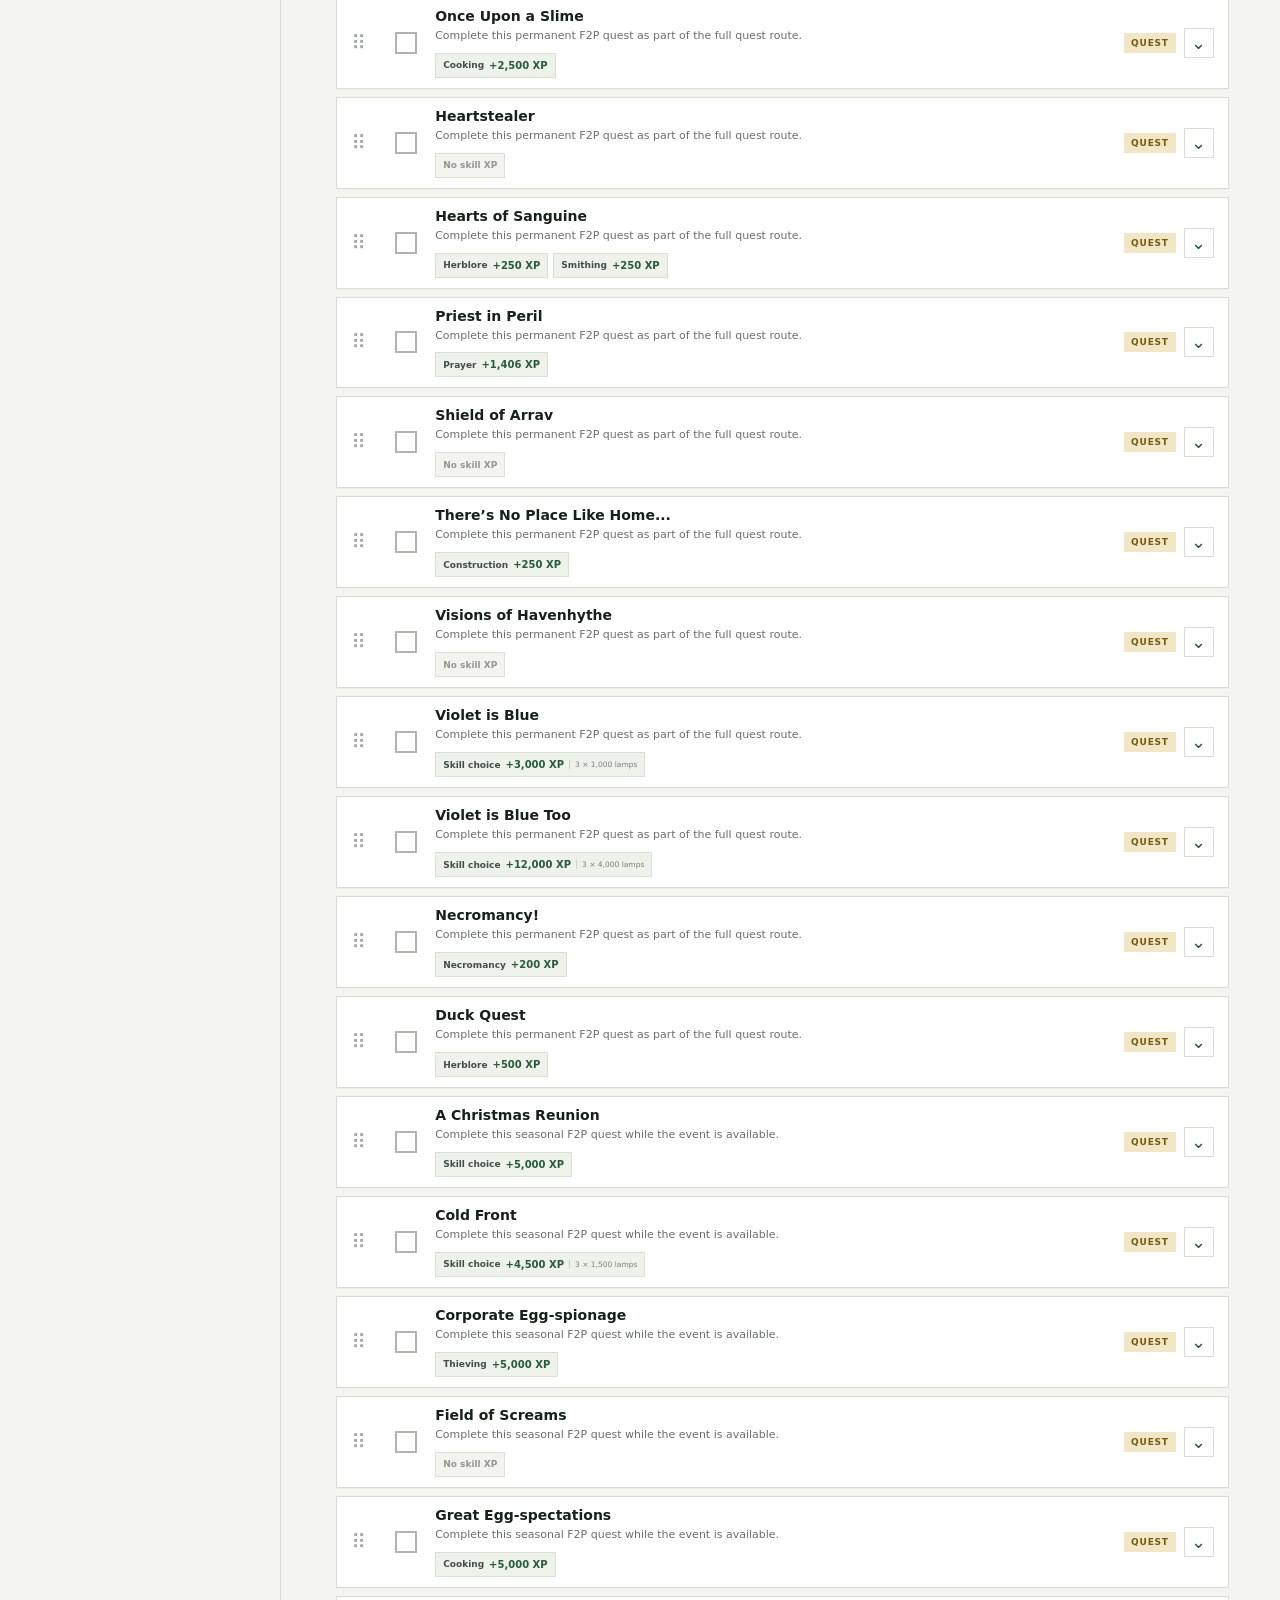
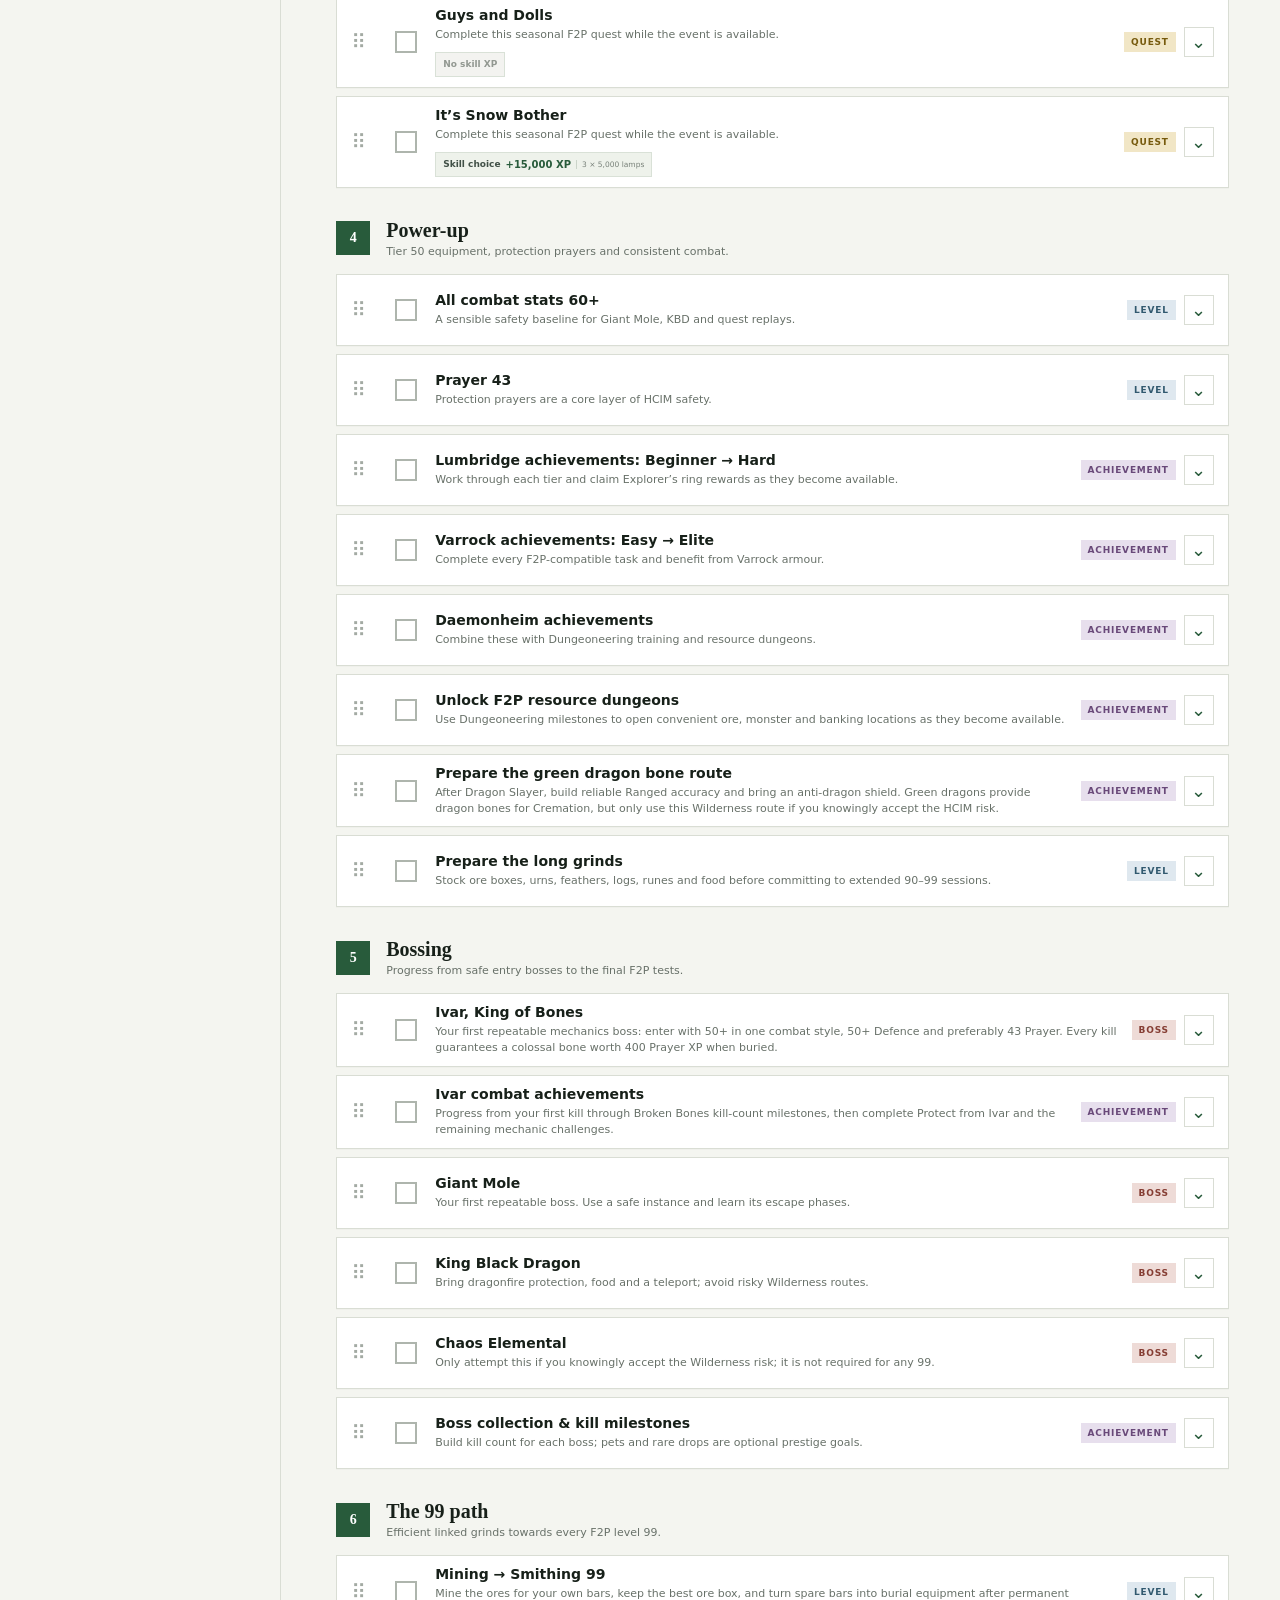
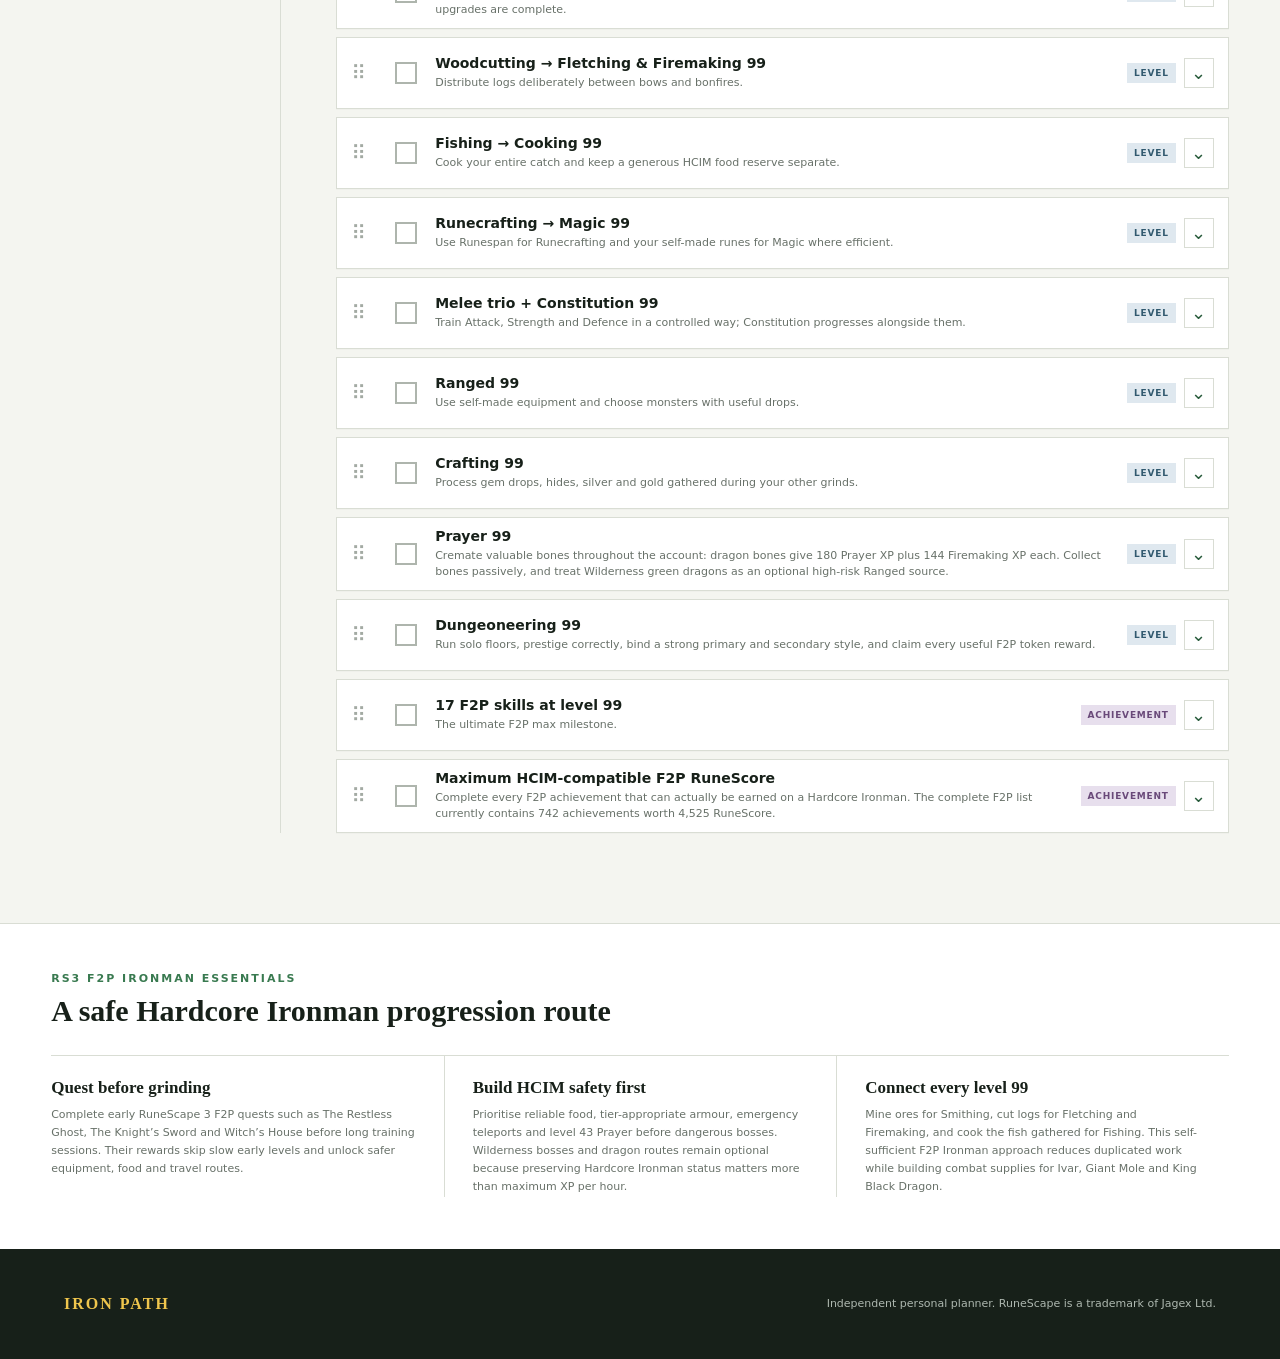
==== commit e2dea2a7: "seo" ====
--- a/index.html
+++ b/index.html
@@ -3,17 +3,19 @@
 <head>
   <meta charset="UTF-8">
   <meta name="viewport" content="width=device-width, initial-scale=1.0">
-  <title>RS3 F2P Hardcore Ironman Guide & 99 Planner | Iron Path</title>
-  <meta name="description" content="Track every RuneScape 3 F2P quest, boss, achievement and level 99 grind with an efficient Hardcore Ironman journey, XP rewards and resource calculators.">
+  <title>RS3 F2P Ironman & HCIM Guide | Iron Path</title>
+  <meta name="description" content="Complete RuneScape 3 F2P Ironman and Hardcore Ironman guide: safe quest order, HCIM milestones, bosses, achievements and all 17 level 99 skills.">
+  <meta name="keywords" content="RS3 F2P Ironman, RS3 HCIM, RuneScape 3 Hardcore Ironman, F2P Ironman guide, RS3 F2P guide, Hardcore Ironman guide, RS3 level 99 planner">
   <meta name="robots" content="index, follow, max-image-preview:large">
   <meta name="theme-color" content="#172019">
   <link rel="canonical" href="https://rs3-f2p-hcim.netlify.app/">
+  <link rel="sitemap" type="application/xml" href="https://rs3-f2p-hcim.netlify.app/sitemap.xml">
 
   <meta property="og:type" content="website">
   <meta property="og:locale" content="en_GB">
   <meta property="og:site_name" content="Iron Path">
-  <meta property="og:title" content="Iron Path — RS3 F2P Hardcore Ironman Planner">
-  <meta property="og:description" content="A complete, interactive journey through every F2P quest, boss, achievement and level 99 grind in RuneScape 3.">
+  <meta property="og:title" content="RS3 F2P Ironman & HCIM Guide | Iron Path">
+  <meta property="og:description" content="A safe RuneScape 3 Hardcore Ironman path through every F2P quest, boss, achievement and level 99 grind.">
   <meta property="og:url" content="https://rs3-f2p-hcim.netlify.app/">
   <meta property="og:image" content="https://rs3-f2p-hcim.netlify.app/assets/iron-path-social.jpg">
   <meta property="og:image:width" content="1731">
@@ -22,8 +24,8 @@
   <meta property="og:image:alt" content="Iron Path F2P HCIM Progress Planner overlooking a fantasy mountain fortress">
 
   <meta name="twitter:card" content="summary_large_image">
-  <meta name="twitter:title" content="Iron Path — RS3 F2P Hardcore Ironman Planner">
-  <meta name="twitter:description" content="Track every F2P quest, boss, achievement and level 99 grind in one interactive RuneScape 3 planner.">
+  <meta name="twitter:title" content="RS3 F2P Ironman & HCIM Guide | Iron Path">
+  <meta name="twitter:description" content="Follow a safe RuneScape 3 Hardcore Ironman path through every F2P quest and all 17 level 99 skills.">
   <meta name="twitter:image" content="https://rs3-f2p-hcim.netlify.app/assets/iron-path-social.jpg">
   <meta name="twitter:image:alt" content="Iron Path F2P HCIM Progress Planner">
 
@@ -31,25 +33,42 @@
   <link rel="stylesheet" href="styles.css">
   <link rel="stylesheet" href="grind-locations.css">
   <link rel="stylesheet" href="tips.css">
+  <link rel="stylesheet" href="seo-guide.css">
   <script type="application/ld+json">
   {
     "@context": "https://schema.org",
-    "@type": "WebApplication",
-    "name": "Iron Path",
-    "alternateName": "RS3 F2P Hardcore Ironman Planner",
-    "url": "https://rs3-f2p-hcim.netlify.app/",
-    "description": "An interactive RuneScape 3 free-to-play Hardcore Ironman guide for quests, bosses, achievements and level 99 resource grinds.",
-    "applicationCategory": "GameApplication",
-    "operatingSystem": "Any",
-    "browserRequirements": "Requires a modern web browser with JavaScript enabled.",
-    "isAccessibleForFree": true,
-    "image": "https://rs3-f2p-hcim.netlify.app/assets/iron-path-social.jpg",
-    "inLanguage": "en-GB",
-    "offers": {
-      "@type": "Offer",
-      "price": "0",
-      "priceCurrency": "EUR"
-    }
+    "@graph": [
+      {
+        "@type": "WebSite",
+        "@id": "https://rs3-f2p-hcim.netlify.app/#website",
+        "url": "https://rs3-f2p-hcim.netlify.app/",
+        "name": "Iron Path",
+        "alternateName": ["RS3 F2P Ironman Guide", "RS3 HCIM Guide", "RuneScape 3 Hardcore Ironman Guide"],
+        "description": "A complete RuneScape 3 free-to-play Ironman and Hardcore Ironman progression guide.",
+        "inLanguage": "en-GB"
+      },
+      {
+        "@type": "WebApplication",
+        "@id": "https://rs3-f2p-hcim.netlify.app/#app",
+        "name": "Iron Path — RS3 F2P Ironman & HCIM Guide",
+        "url": "https://rs3-f2p-hcim.netlify.app/",
+        "description": "A safe RuneScape 3 F2P Hardcore Ironman journey covering quests, bosses, achievements and all 17 level 99 skill grinds.",
+        "applicationCategory": "GameApplication",
+        "operatingSystem": "Any",
+        "browserRequirements": "Requires a modern web browser with JavaScript enabled.",
+        "isAccessibleForFree": true,
+        "image": "https://rs3-f2p-hcim.netlify.app/assets/iron-path-social.jpg",
+        "inLanguage": "en-GB",
+        "audience": {"@type": "Audience", "audienceType": "RuneScape 3 free-to-play Ironman and Hardcore Ironman players"},
+        "about": [
+          {"@type": "Thing", "name": "RuneScape 3"},
+          {"@type": "Thing", "name": "Free-to-play Ironman Mode"},
+          {"@type": "Thing", "name": "Hardcore Ironman Mode"}
+        ],
+        "isPartOf": {"@id": "https://rs3-f2p-hcim.netlify.app/#website"},
+        "offers": {"@type": "Offer", "price": "0", "priceCurrency": "EUR"}
+      }
+    ]
   }
   </script>
 </head>
@@ -67,8 +86,8 @@
     </nav>
     <div class="hero-content" id="top">
       <p class="eyebrow">RUNESCAPE 3 · FREE TO PLAY · HARDCORE IRONMAN</p>
-      <h1>Your path to<br><span>F2P completion</span></h1>
-      <p class="hero-copy">From Tutorial Island to seventeen level 99s. A safe, logical route that brings quests, equipment and grinds together at the right time.</p>
+      <h1>RS3 F2P Ironman<br><span>&amp; HCIM Guide</span></h1>
+      <p class="hero-copy">A safe RuneScape 3 Hardcore Ironman route from Tutorial Island to every free-to-play quest and all seventeen level 99 skills.</p>
       <a class="primary-btn" href="#planner">Start your journey <span>↓</span></a>
     </div>
     <div class="hero-stats" aria-label="Progress overview">
@@ -149,9 +168,25 @@
     </section>
   </main>
 
+  <section class="seo-guide" aria-labelledby="seoGuideTitle">
+    <div class="section-inner seo-guide-inner">
+      <p class="kicker">RS3 F2P IRONMAN ESSENTIALS</p>
+      <h2 id="seoGuideTitle">A safe Hardcore Ironman progression route</h2>
+      <div class="seo-guide-columns">
+        <article><h3>Quest before grinding</h3><p>Complete early RuneScape 3 F2P quests such as The Restless Ghost, The Knight’s Sword and Witch’s House before long training sessions. Their rewards skip slow early levels and unlock safer equipment, food and travel routes.</p></article>
+        <article><h3>Build HCIM safety first</h3><p>Prioritise reliable food, tier-appropriate armour, emergency teleports and level 43 Prayer before dangerous bosses. Wilderness bosses and dragon routes remain optional because preserving Hardcore Ironman status matters more than maximum XP per hour.</p></article>
+        <article><h3>Connect every level 99</h3><p>Mine ores for Smithing, cut logs for Fletching and Firemaking, and cook the fish gathered for Fishing. This self-sufficient F2P Ironman approach reduces duplicated work while building combat supplies for Ivar, Giant Mole and King Black Dragon.</p></article>
+      </div>
+    </div>
+  </section>
+
   <footer><span>IRON PATH</span><p>Independent personal planner. RuneScape is a trademark of Jagex Ltd.</p></footer>
   <script src="achievement-data.js"></script>
-  <script src="app.js"></script>
+  <script src="js/data/game-data.js"></script>
+  <script src="js/data/route-data.js"></script>
+  <script src="js/data/grind-data.js"></script>
+  <script src="js/data/community-data.js"></script>
+  <script src="js/app.js"></script>
   <script data-name="BMC-Widget" data-cfasync="false" src="https://cdnjs.buymeacoffee.com/1.0.0/widget.prod.min.js" data-id="micclo" data-description="Support me on Buy me a coffee!" data-message="If you like my RS3 F2P HCIM guide: feel free to support me!" data-color="#5F7FFF" data-position="Right" data-x_margin="18" data-y_margin="18"></script>
 </body>
 </html>
--- a/seo-guide.css
+++ b/seo-guide.css
@@ -0,0 +1,9 @@
+.seo-guide{background:#fff;border-top:1px solid var(--line)}
+.seo-guide-inner{padding-top:48px;padding-bottom:52px}
+.seo-guide h2{max-width:720px;margin:0;font:700 30px/1.2 Georgia,serif}
+.seo-guide-columns{display:grid;grid-template-columns:repeat(3,minmax(0,1fr));gap:0;margin-top:26px;border-top:1px solid var(--line)}
+.seo-guide-columns article{padding:22px 28px 0 0}
+.seo-guide-columns article+article{padding-left:28px;border-left:1px solid var(--line)}
+.seo-guide-columns h3{margin:0 0 8px;font:700 17px Georgia,serif}
+.seo-guide-columns p{margin:0;color:var(--muted);font-size:11px;line-height:1.65}
+@media(max-width:760px){.seo-guide-columns{grid-template-columns:1fr}.seo-guide-columns article,.seo-guide-columns article+article{padding:18px 0;border-left:0;border-bottom:1px solid var(--line)}.seo-guide-columns article:last-child{border-bottom:0}}
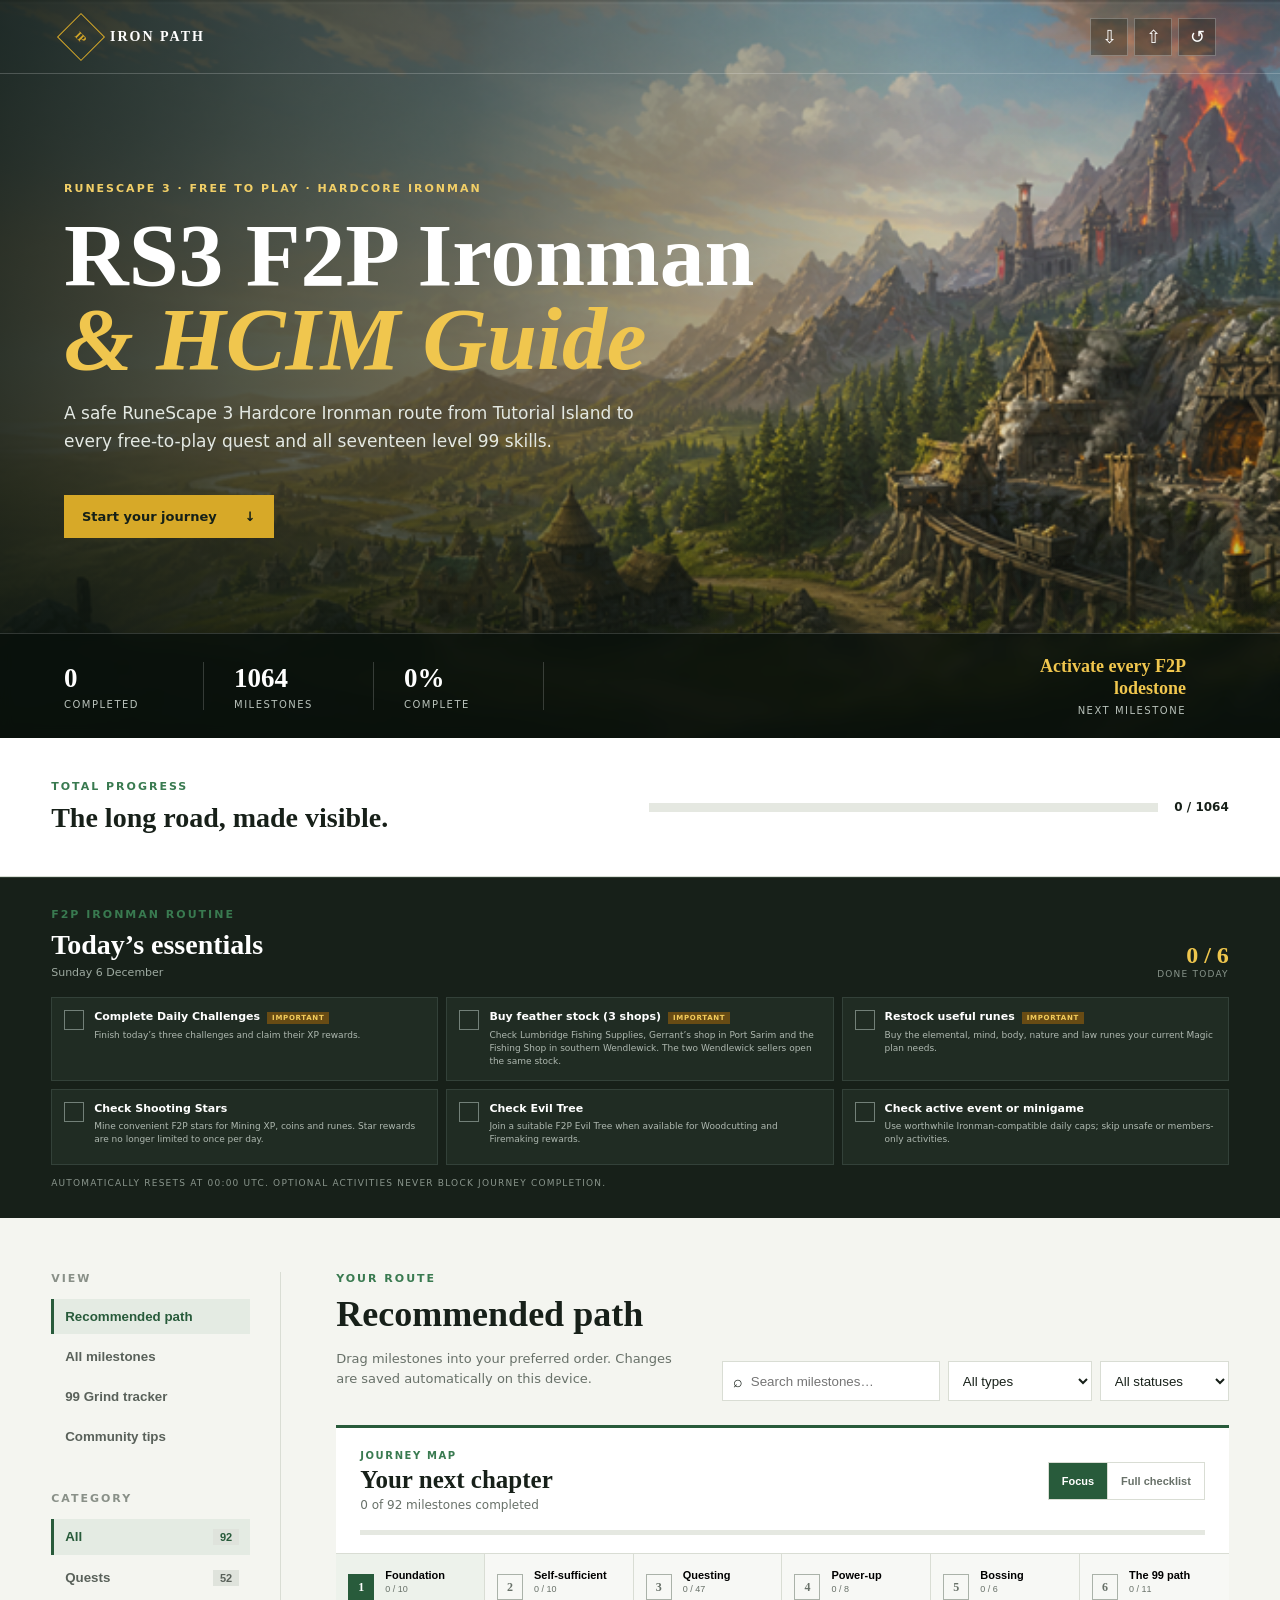
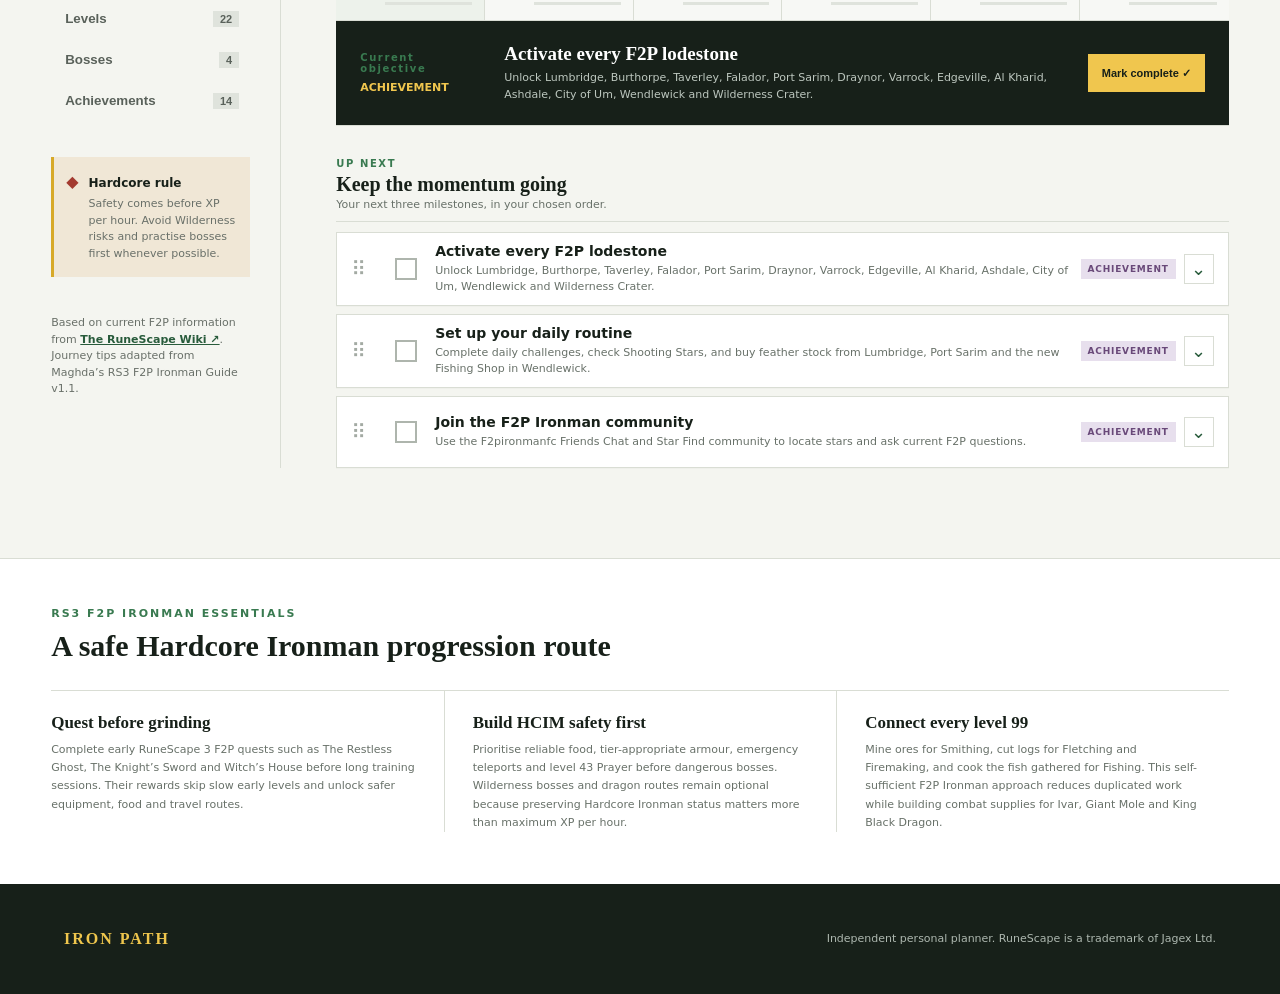
==== commit 51a0bd25: "improvements" ====
--- a/index.html
+++ b/index.html
@@ -146,6 +146,7 @@
           </div>
         </div>
         <div id="phaseNav" class="phase-nav" aria-label="Route phases"></div>
+        <section id="journeyDashboard" class="journey-dashboard" aria-label="Journey overview"></section>
         <div id="grindTracker" class="grind-tracker" hidden></div>
         <div id="tipsPage" class="tips-page" hidden>
           <section class="tip-submit">
--- a/styles.css
+++ b/styles.css
@@ -4,6 +4,9 @@
 @media(max-width:560px){.topbar{padding:0 14px}.brand{gap:8px;font-size:12px}.brand-mark{width:30px;height:30px}.nav-actions{gap:3px}.icon-btn{width:32px;height:34px}.hero-content{max-width:calc(100vw - 40px);margin-left:20px;margin-right:20px}.eyebrow{max-width:340px;line-height:1.7}.hero h1{font-size:44px;overflow-wrap:anywhere}.hero-copy{font-size:16px}.hero-stats{grid-template-columns:repeat(3,minmax(0,1fr));padding:14px 20px}.hero-stats>div{min-width:0;padding-right:8px;margin-right:8px}.hero-stats strong{font-size:21px}.hero-stats .xp-stat strong{overflow-wrap:anywhere}.workspace{padding-top:35px}.sidebar{grid-template-columns:1fr}.filter-list{display:grid;grid-template-columns:1fr 1fr}.content-tools{flex-direction:column}.content-tools select{height:40px}.milestone{grid-template-columns:22px 28px minmax(0,1fr);padding:10px 8px}.milestone-meta{grid-column:3;justify-content:flex-start}.content-head h2{font-size:30px}footer{align-items:flex-start;flex-direction:column;gap:10px}}
 @media(prefers-reduced-motion:reduce){html{scroll-behavior:auto}*{transition:none!important}}
 .details-toggle{width:30px;height:30px;border:1px solid var(--line);background:#fff;color:var(--green);font-size:18px;line-height:1;cursor:pointer}.details-toggle:hover{background:var(--green);border-color:var(--green);color:#fff}.milestone-details{grid-column:3/-1;border-top:1px solid var(--line);padding:14px 0 7px}.milestone-details strong{font:700 15px Georgia,serif}.milestone-details ul{margin:9px 0 14px;padding-left:18px;color:var(--muted);font-size:12px;line-height:1.55}.milestone-details li+li{margin-top:4px}.milestone-details a{display:inline-flex;align-items:center;gap:8px;color:var(--green);font-size:12px;font-weight:800;text-decoration:none}.milestone-details a:hover{text-decoration:underline}
+.journey-dashboard{margin-bottom:28px;border-top:3px solid var(--green);background:#fff;border-bottom:1px solid var(--line)}.journey-summary{display:grid;grid-template-columns:1fr auto;gap:18px 30px;padding:22px 24px 18px}.journey-label,.focus-heading>span,.objective-marker>span{display:block;color:var(--green2);font-size:10px;font-weight:900;letter-spacing:1.6px}.journey-summary h3{margin:5px 0 4px;font:700 25px Georgia,serif}.journey-summary p{margin:0;color:var(--muted);font-size:12px}.route-display{display:flex;align-self:center;border:1px solid var(--line);height:38px}.route-display button{border:0;border-right:1px solid var(--line);padding:0 13px;background:#fff;color:var(--muted);font-size:11px;font-weight:800;cursor:pointer}.route-display button:last-child{border-right:0}.route-display button.active{background:var(--green);color:#fff}.journey-progress{grid-column:1/-1;height:5px;background:#e5e8e1;overflow:hidden}.journey-progress span{display:block;height:100%;background:var(--gold);transition:width .35s}.journey-map{display:grid;grid-template-columns:repeat(6,minmax(120px,1fr));border-top:1px solid var(--line);border-bottom:1px solid var(--line)}.journey-stage{min-width:0;display:grid;grid-template-columns:28px 1fr;gap:9px;align-items:center;border:0;border-right:1px solid var(--line);padding:15px 12px;background:#f7f8f5;text-align:left;cursor:pointer}.journey-stage:last-child{border-right:0}.journey-stage:hover,.journey-stage.current{background:#edf2eb}.journey-stage.complete{background:#f4f0df}.stage-index{width:26px;height:26px;display:grid;place-items:center;border:1px solid #aab2a9;color:var(--muted);font:700 12px Georgia,serif}.journey-stage.current .stage-index{background:var(--green);border-color:var(--green);color:#fff}.journey-stage.complete .stage-index{background:var(--gold);border-color:var(--gold);color:#263125}.stage-copy{min-width:0}.stage-copy b,.stage-copy small{display:block;white-space:nowrap;overflow:hidden;text-overflow:ellipsis}.stage-copy b{font-size:11px}.stage-copy small{margin-top:3px;color:var(--muted);font-size:9px}.stage-copy i{display:block;height:3px;margin-top:8px;background:#dfe3dc;overflow:hidden}.stage-copy em{display:block;height:100%;background:var(--green2)}.current-objective{display:grid;grid-template-columns:120px minmax(0,1fr) auto;gap:24px;align-items:center;padding:22px 24px;background:#172019;color:#fff}.objective-marker b{display:inline-block;margin-top:7px;color:#f0c64e;font-size:11px;text-transform:uppercase}.current-objective h4{margin:0 0 5px;font:700 19px Georgia,serif}.current-objective p{margin:0;color:#bdc7bf;font-size:11px;line-height:1.5}.current-objective button{height:38px;border:1px solid #f0c64e;background:#f0c64e;color:#172019;padding:0 13px;font-size:11px;font-weight:900;cursor:pointer}.current-objective button:hover{background:#fff;border-color:#fff}.current-objective.complete{grid-template-columns:1fr}.focus-heading{padding:4px 0 10px;border-bottom:1px solid var(--line);margin-bottom:2px}.focus-heading h3{margin:4px 0 2px;font:700 20px Georgia,serif}.focus-heading p{margin:0;color:var(--muted);font-size:11px}
+@media(max-width:900px){.journey-map{display:flex;overflow-x:auto}.journey-stage{min-width:150px}.current-objective{grid-template-columns:100px minmax(0,1fr)}.current-objective button{grid-column:2;justify-self:start}}
+@media(max-width:560px){.journey-summary{grid-template-columns:1fr;padding:18px 15px}.route-display{width:100%}.route-display button{flex:1}.journey-progress{grid-column:1}.current-objective{grid-template-columns:1fr;gap:13px;padding:18px 15px}.current-objective button{grid-column:1;width:100%}.journey-dashboard{margin-left:-2px;margin-right:-2px}.focus-heading{padding-top:0}}
 .grind-tracker{display:grid;grid-template-columns:repeat(2,minmax(0,1fr));gap:12px}.grind-summary{grid-column:1/-1;padding:18px 20px;background:#e4ebe3;border-left:3px solid var(--green)}.grind-summary strong{font:700 18px Georgia,serif}.grind-summary p{margin:5px 0 0;color:var(--muted);font-size:12px;line-height:1.5}.grind-card{padding:18px;background:#fff;border:1px solid var(--line)}.grind-card header{display:flex;justify-content:space-between;gap:15px;align-items:flex-start;border-bottom:1px solid var(--line);padding-bottom:12px}.grind-card header span,.resource-result span{font-size:9px;font-weight:800;letter-spacing:1px;text-transform:uppercase;color:var(--green2)}.grind-card h3{margin:3px 0 0;font:700 20px Georgia,serif}.grind-card header>strong{font-size:12px;color:var(--muted)}.grind-fields{display:grid;grid-template-columns:1fr 1.25fr;gap:9px;margin:14px 0}.grind-fields label,.resource-result label{display:flex;flex-direction:column;gap:5px;font-size:10px;font-weight:800;color:var(--muted)}.grind-fields label:last-child{grid-column:1/-1}.grind-fields input,.grind-fields select,.resource-result input{width:100%;height:37px;border:1px solid var(--line);background:#fff;padding:0 9px;color:var(--ink)}.resource-result{display:grid;grid-template-columns:1.25fr 1fr;gap:12px;align-items:end;padding:13px;background:#f4f5f0}.resource-result>div{display:flex;flex-direction:column}.resource-result strong{font:700 18px Georgia,serif;margin:3px 0}.resource-result small{font-size:9px;color:var(--muted);line-height:1.4}.resource-result label{position:relative}.resource-result label span{position:absolute;right:8px;bottom:11px;color:var(--muted);letter-spacing:0}.resource-result label input{padding-right:65px}.urn-row{display:flex;justify-content:space-between;gap:10px;margin:12px 0;font-size:10px;color:var(--muted)}.urn-row label{font-weight:800;color:var(--ink)}.grind-card>a{color:var(--green);font-size:11px;font-weight:800;text-decoration:none}@media(max-width:760px){.grind-tracker{grid-template-columns:1fr}.grind-fields,.resource-result{grid-template-columns:1fr}.urn-row{align-items:flex-start;flex-direction:column}}
 .urn-row{display:grid;grid-template-columns:1fr auto;gap:8px 12px;align-items:center}.urn-progress{grid-column:1/-1;display:flex!important;align-items:center;gap:7px;padding:8px;background:#f4f5f0}.urn-progress input{width:90px;height:30px;border:1px solid var(--line);padding:0 7px}@media(max-width:760px){.urn-row{grid-template-columns:1fr}.urn-progress{grid-column:1}}
 .quest-xp{display:flex;flex-wrap:wrap;gap:5px;margin-top:9px}.xp-badge{display:inline-flex;align-items:center;gap:5px;min-height:25px;padding:4px 7px;background:#eef2eb;border:1px solid #d9e1d7;color:#415047;font-size:9px}.xp-badge b{font-weight:800}.xp-badge strong{color:var(--green);font-size:10px}.xp-badge small{padding-left:5px;border-left:1px solid #cbd4c9;color:#788179}.xp-badge.none{background:#f3f3f0;color:#929891;font-weight:700}
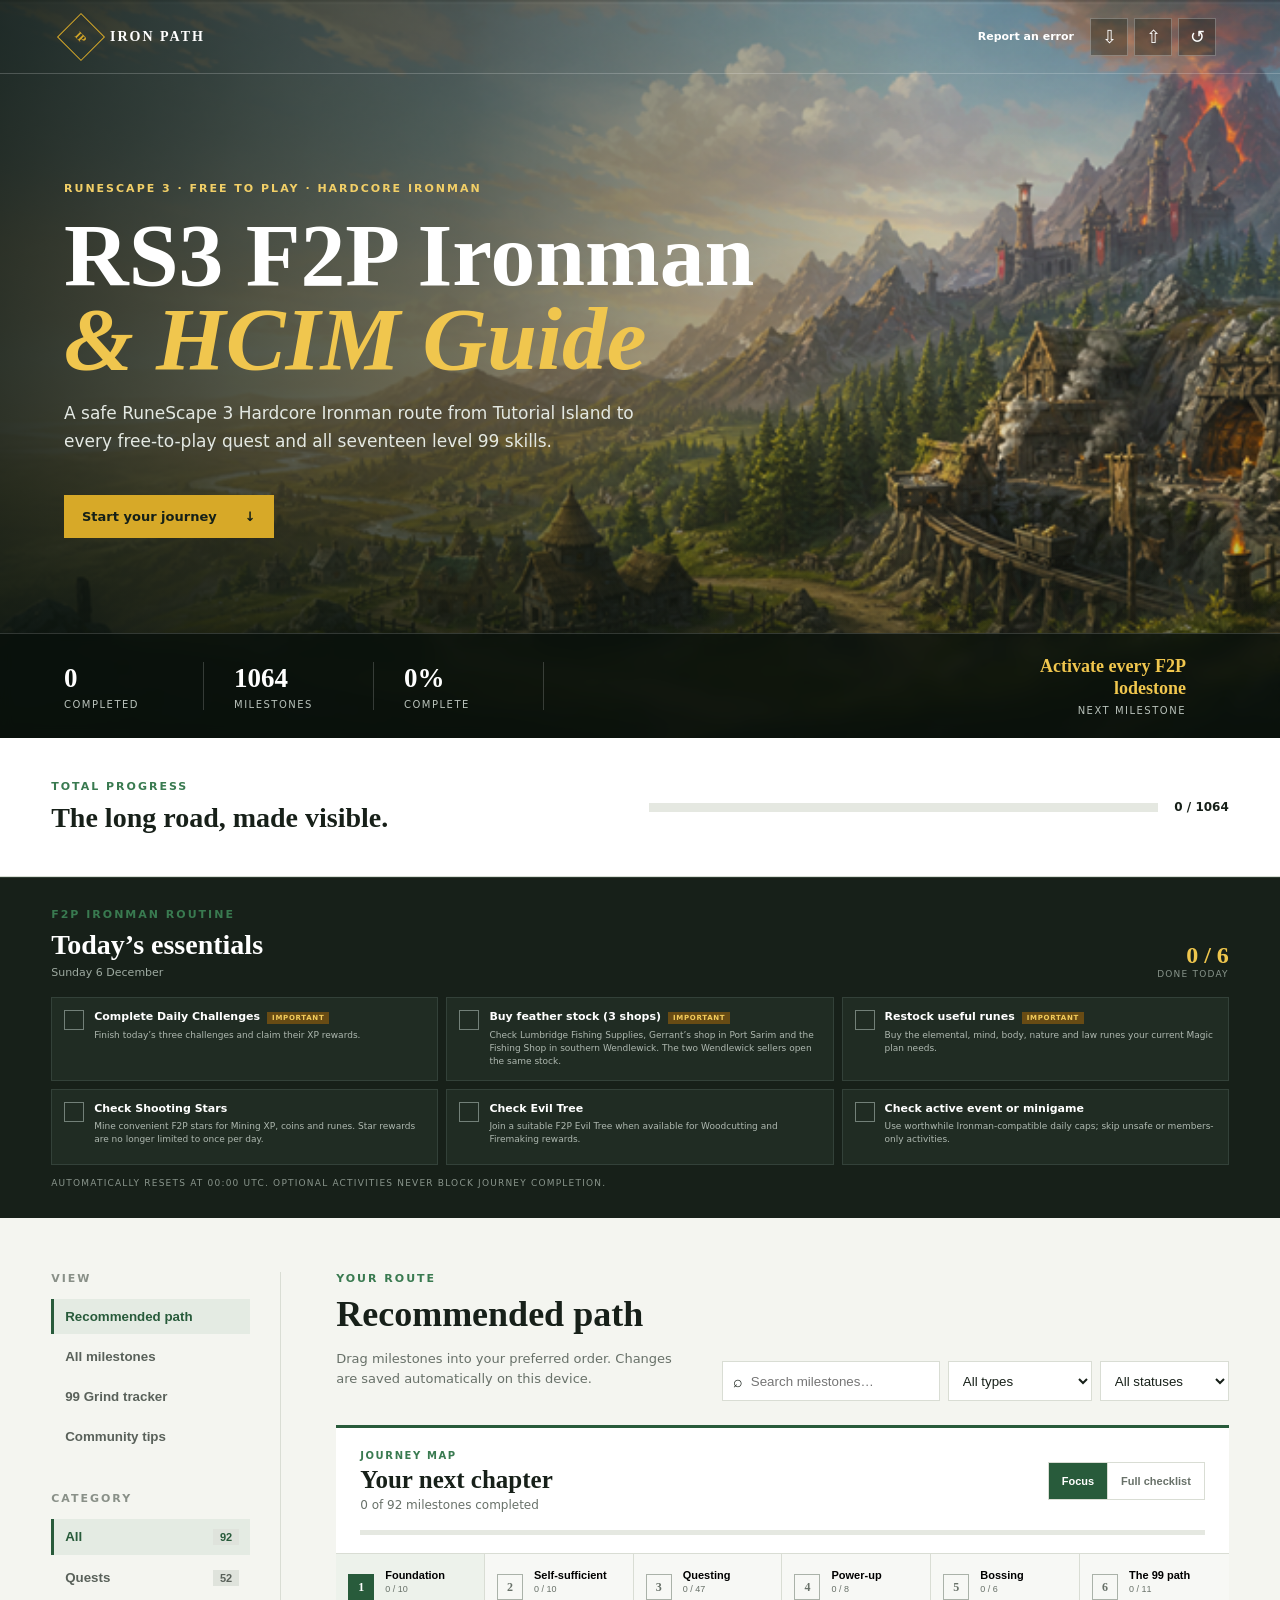
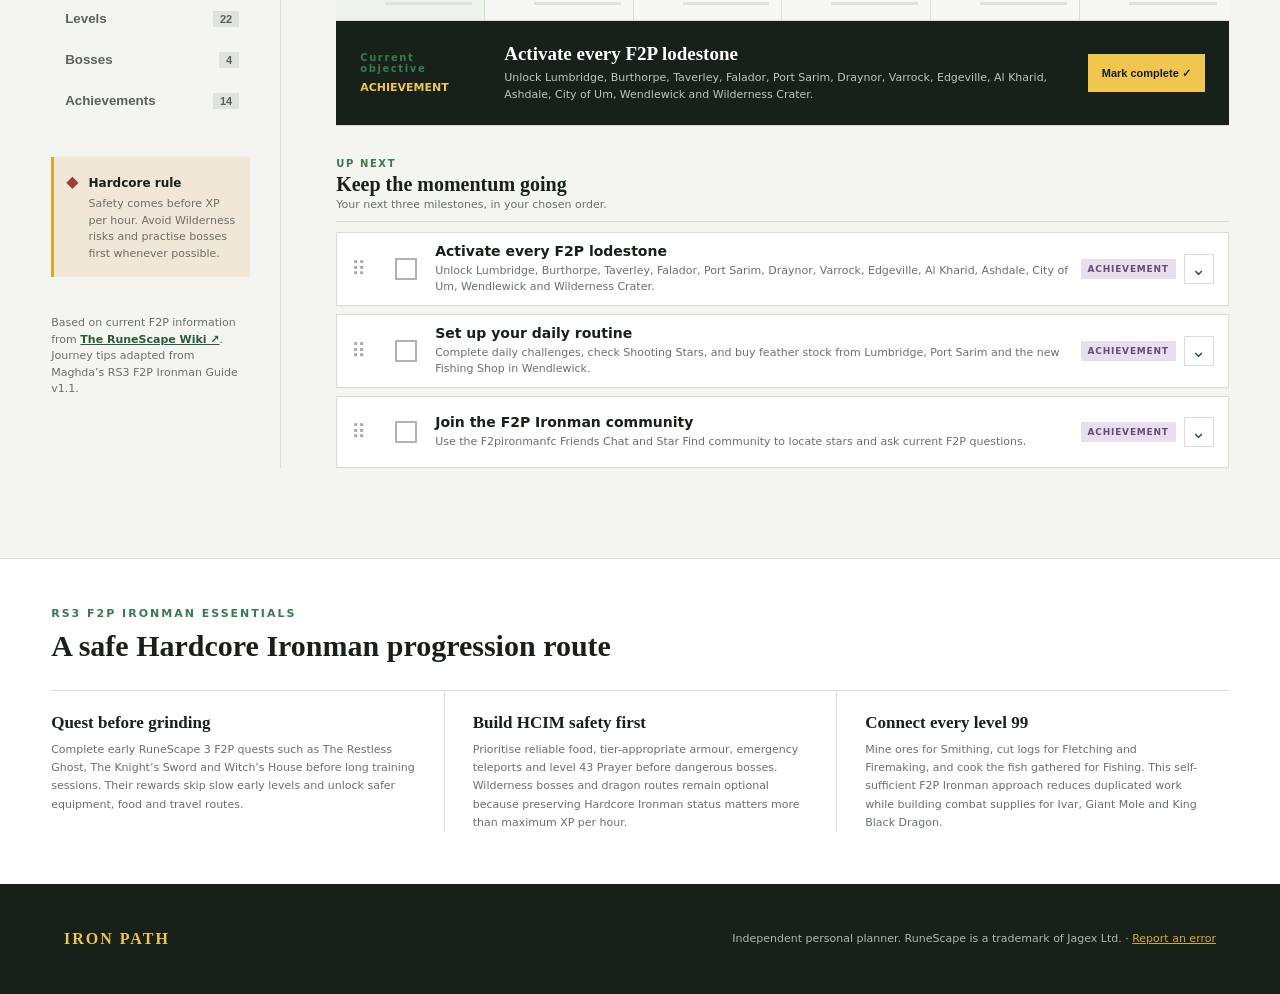
==== commit faf4d9d2: "error form" ====
--- a/index.html
+++ b/index.html
@@ -78,6 +78,7 @@
     <nav class="topbar" aria-label="Main navigation">
       <a class="brand" href="#top"><span class="brand-mark">IP</span><span>IRON PATH</span></a>
       <div class="nav-actions">
+        <a class="report-link" href="report-error.html">Report an error</a>
         <button class="icon-btn" id="exportBtn" title="Export progress" aria-label="Export progress">⇩</button>
         <button class="icon-btn" id="importBtn" title="Import progress" aria-label="Import progress">⇧</button>
         <button class="icon-btn danger" id="resetBtn" title="Reset progress" aria-label="Reset progress">↺</button>
@@ -150,7 +151,7 @@
         <div id="grindTracker" class="grind-tracker" hidden></div>
         <div id="tipsPage" class="tips-page" hidden>
           <section class="tip-submit">
-            <div><span>Share your knowledge</span><h3>Submit an F2P Ironman tip</h3><p>Your email address is not requested or stored. Submissions are filtered by Netlify and reviewed before publication.</p></div>
+            <div><span>Share your knowledge</span><h3>Submit an F2P Ironman tip</h3><p>Your email address is not requested or stored. Submissions are spam-filtered and reviewed before publication.</p></div>
             <form id="tipForm" name="community-tip" method="POST" data-netlify="true" netlify-honeypot="bot-field">
               <input type="hidden" name="form-name" value="community-tip">
               <p class="bot-field" aria-hidden="true"><label>Do not fill this out: <input name="bot-field" tabindex="-1" autocomplete="off"></label></p>
@@ -181,7 +182,7 @@
     </div>
   </section>
 
-  <footer><span>IRON PATH</span><p>Independent personal planner. RuneScape is a trademark of Jagex Ltd.</p></footer>
+  <footer><span>IRON PATH</span><p>Independent personal planner. RuneScape is a trademark of Jagex Ltd. · <a href="report-error.html">Report an error</a></p></footer>
   <script src="achievement-data.js"></script>
   <script src="js/data/game-data.js"></script>
   <script src="js/data/route-data.js"></script>
--- a/styles.css
+++ b/styles.css
@@ -11,3 +11,5 @@
 .urn-row{display:grid;grid-template-columns:1fr auto;gap:8px 12px;align-items:center}.urn-progress{grid-column:1/-1;display:flex!important;align-items:center;gap:7px;padding:8px;background:#f4f5f0}.urn-progress input{width:90px;height:30px;border:1px solid var(--line);padding:0 7px}@media(max-width:760px){.urn-row{grid-template-columns:1fr}.urn-progress{grid-column:1}}
 .quest-xp{display:flex;flex-wrap:wrap;gap:5px;margin-top:9px}.xp-badge{display:inline-flex;align-items:center;gap:5px;min-height:25px;padding:4px 7px;background:#eef2eb;border:1px solid #d9e1d7;color:#415047;font-size:9px}.xp-badge b{font-weight:800}.xp-badge strong{color:var(--green);font-size:10px}.xp-badge small{padding-left:5px;border-left:1px solid #cbd4c9;color:#788179}.xp-badge.none{background:#f3f3f0;color:#929891;font-weight:700}
 .daily-band{background:#172019;color:#fff;border-top:1px solid #2d3b31}.daily-inner{padding-top:30px;padding-bottom:30px}.daily-heading{display:flex;align-items:end;justify-content:space-between;gap:20px;margin-bottom:18px}.daily-heading h2{margin:0;font:700 28px Georgia,serif}.daily-heading>div>p:last-child{margin:5px 0 0;color:#9eaaa1;font-size:11px}.daily-score{display:flex;flex-direction:column;text-align:right}.daily-score strong{font:700 24px Georgia,serif;color:#efc64d}.daily-score span,.daily-reset{font-size:9px;text-transform:uppercase;letter-spacing:1.2px;color:#89958c}.daily-list{display:grid;grid-template-columns:repeat(3,minmax(0,1fr));gap:8px}.daily-task{display:grid;grid-template-columns:20px 1fr;gap:10px;align-items:start;min-height:76px;padding:12px;background:#202c23;border:1px solid #334139;cursor:pointer}.daily-task:hover{border-color:#607064}.daily-task input{position:absolute;opacity:0;pointer-events:none}.daily-check{display:grid;place-items:center;width:20px;height:20px;border:1px solid #728078;color:transparent;font-weight:900}.daily-task>span:last-child{display:flex;flex-direction:column;gap:5px}.daily-task strong{font-size:11px}.daily-task strong b{display:inline-block;margin-left:7px;padding:2px 5px;background:#684b14;color:#f3cc5b;font-size:7px;text-transform:uppercase;letter-spacing:.7px}.daily-task small{color:#aeb8b0;font-size:9px;line-height:1.45}.daily-task.done{background:#1b3324;border-color:#3e6f4d}.daily-task.done .daily-check{background:#397a50;border-color:#4f9665;color:#fff}.daily-task.done strong{text-decoration:line-through;color:#9cac9f}.daily-reset{margin:13px 0 0}@media(max-width:900px){.daily-list{grid-template-columns:repeat(2,minmax(0,1fr))}}@media(max-width:560px){.daily-list{grid-template-columns:1fr}.daily-heading{align-items:flex-start}.daily-score strong{font-size:20px}}
+.report-link{display:inline-flex;align-items:center;padding:0 10px;color:#fff;text-decoration:none;font-size:11px;font-weight:800;white-space:nowrap}.report-link:hover{color:var(--gold)}footer a{color:var(--gold)}
+@media(max-width:560px){.report-link{padding:0 5px;font-size:9px}}
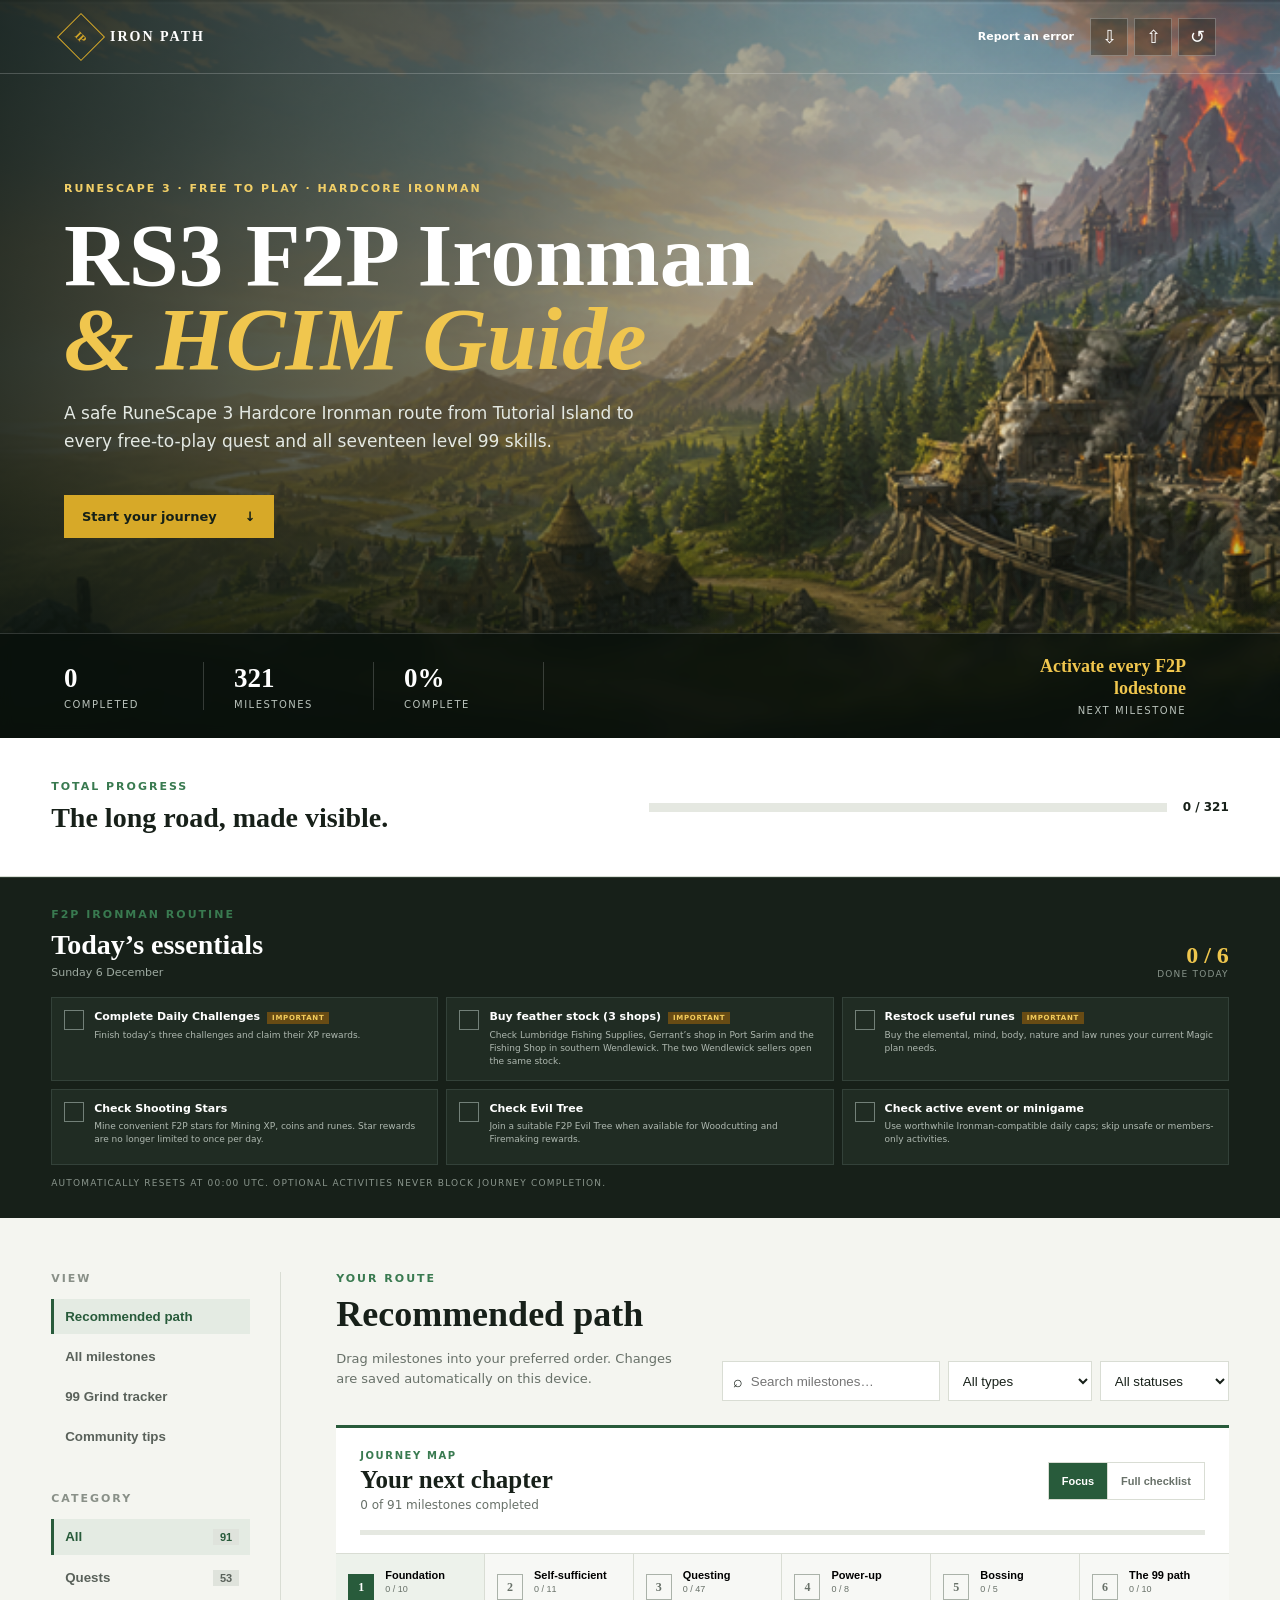
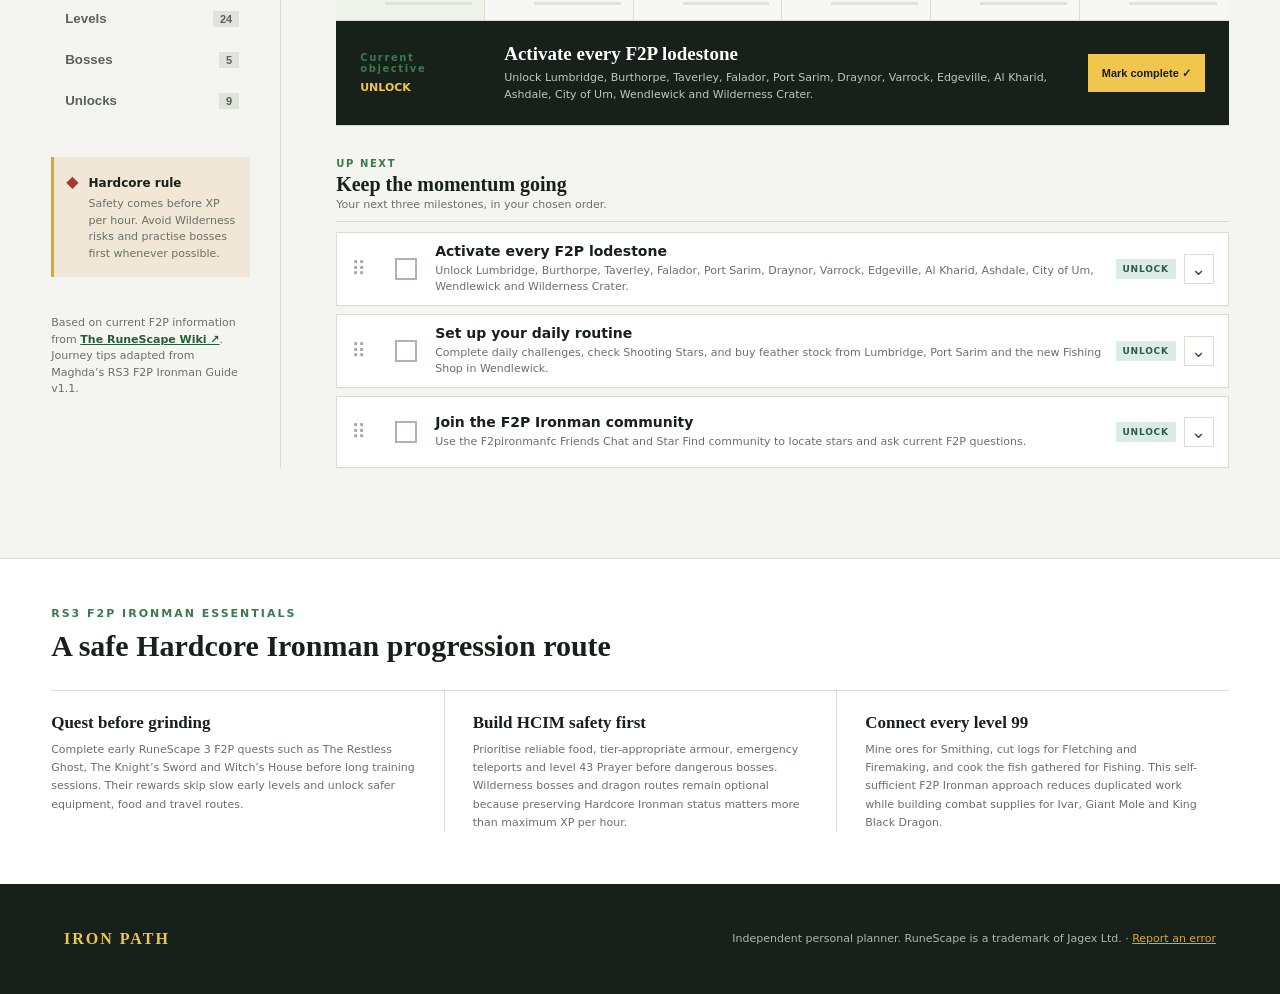
==== commit 34b8977c: "achievements niet onder milestones" ====
--- a/index.html
+++ b/index.html
@@ -142,7 +142,7 @@
           <div><p class="kicker" id="viewKicker">YOUR ROUTE</p><h2 id="viewTitle">Recommended path</h2><p id="viewIntro">Drag milestones into your preferred order. Changes are saved automatically on this device.</p></div>
           <div class="content-tools" id="contentTools">
             <label class="search"><span>⌕</span><input id="searchInput" type="search" placeholder="Search milestones…" autocomplete="off"></label>
-            <select id="typeFilter" aria-label="Filter by milestone type"><option value="all">All types</option><option value="quest">Quests</option><option value="level">Levels</option><option value="boss">Bosses</option><option value="achievement">Achievements</option></select>
+            <select id="typeFilter" aria-label="Filter by milestone type"><option value="all">All types</option><option value="quest">Quests</option><option value="level">Levels</option><option value="boss">Bosses</option><option value="unlock">Unlocks</option><option value="achievement">Achievements</option></select>
             <select id="statusFilter" aria-label="Filter by status"><option value="all">All statuses</option><option value="open">To do</option><option value="done">Completed</option></select>
           </div>
         </div>
--- a/styles.css
+++ b/styles.css
@@ -11,5 +11,5 @@
 .urn-row{display:grid;grid-template-columns:1fr auto;gap:8px 12px;align-items:center}.urn-progress{grid-column:1/-1;display:flex!important;align-items:center;gap:7px;padding:8px;background:#f4f5f0}.urn-progress input{width:90px;height:30px;border:1px solid var(--line);padding:0 7px}@media(max-width:760px){.urn-row{grid-template-columns:1fr}.urn-progress{grid-column:1}}
 .quest-xp{display:flex;flex-wrap:wrap;gap:5px;margin-top:9px}.xp-badge{display:inline-flex;align-items:center;gap:5px;min-height:25px;padding:4px 7px;background:#eef2eb;border:1px solid #d9e1d7;color:#415047;font-size:9px}.xp-badge b{font-weight:800}.xp-badge strong{color:var(--green);font-size:10px}.xp-badge small{padding-left:5px;border-left:1px solid #cbd4c9;color:#788179}.xp-badge.none{background:#f3f3f0;color:#929891;font-weight:700}
 .daily-band{background:#172019;color:#fff;border-top:1px solid #2d3b31}.daily-inner{padding-top:30px;padding-bottom:30px}.daily-heading{display:flex;align-items:end;justify-content:space-between;gap:20px;margin-bottom:18px}.daily-heading h2{margin:0;font:700 28px Georgia,serif}.daily-heading>div>p:last-child{margin:5px 0 0;color:#9eaaa1;font-size:11px}.daily-score{display:flex;flex-direction:column;text-align:right}.daily-score strong{font:700 24px Georgia,serif;color:#efc64d}.daily-score span,.daily-reset{font-size:9px;text-transform:uppercase;letter-spacing:1.2px;color:#89958c}.daily-list{display:grid;grid-template-columns:repeat(3,minmax(0,1fr));gap:8px}.daily-task{display:grid;grid-template-columns:20px 1fr;gap:10px;align-items:start;min-height:76px;padding:12px;background:#202c23;border:1px solid #334139;cursor:pointer}.daily-task:hover{border-color:#607064}.daily-task input{position:absolute;opacity:0;pointer-events:none}.daily-check{display:grid;place-items:center;width:20px;height:20px;border:1px solid #728078;color:transparent;font-weight:900}.daily-task>span:last-child{display:flex;flex-direction:column;gap:5px}.daily-task strong{font-size:11px}.daily-task strong b{display:inline-block;margin-left:7px;padding:2px 5px;background:#684b14;color:#f3cc5b;font-size:7px;text-transform:uppercase;letter-spacing:.7px}.daily-task small{color:#aeb8b0;font-size:9px;line-height:1.45}.daily-task.done{background:#1b3324;border-color:#3e6f4d}.daily-task.done .daily-check{background:#397a50;border-color:#4f9665;color:#fff}.daily-task.done strong{text-decoration:line-through;color:#9cac9f}.daily-reset{margin:13px 0 0}@media(max-width:900px){.daily-list{grid-template-columns:repeat(2,minmax(0,1fr))}}@media(max-width:560px){.daily-list{grid-template-columns:1fr}.daily-heading{align-items:flex-start}.daily-score strong{font-size:20px}}
-.report-link{display:inline-flex;align-items:center;padding:0 10px;color:#fff;text-decoration:none;font-size:11px;font-weight:800;white-space:nowrap}.report-link:hover{color:var(--gold)}footer a{color:var(--gold)}
+.report-link{display:inline-flex;align-items:center;padding:0 10px;color:#fff;text-decoration:none;font-size:11px;font-weight:800;white-space:nowrap}.report-link:hover{color:var(--gold)}footer a{color:var(--gold)}.tag.unlock{background:#dcebe5;color:#275d48}
 @media(max-width:560px){.report-link{padding:0 5px;font-size:9px}}
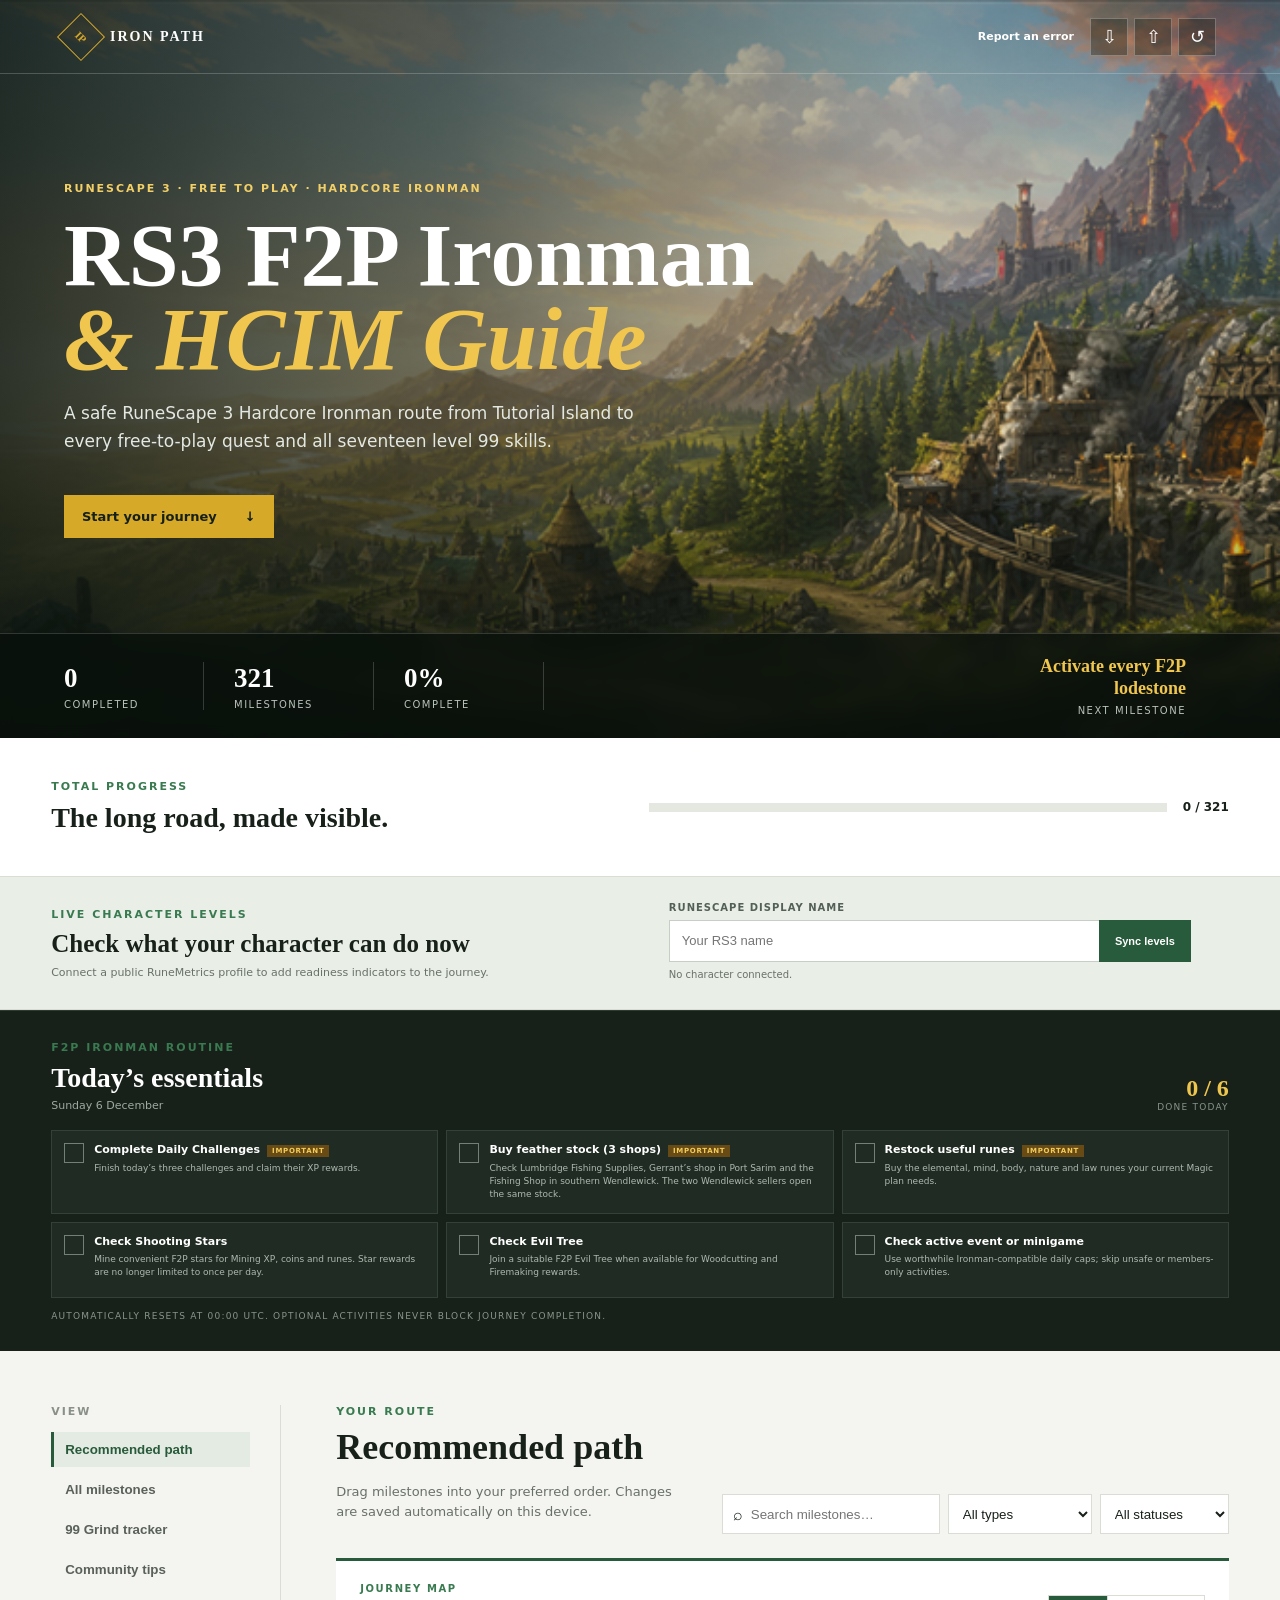
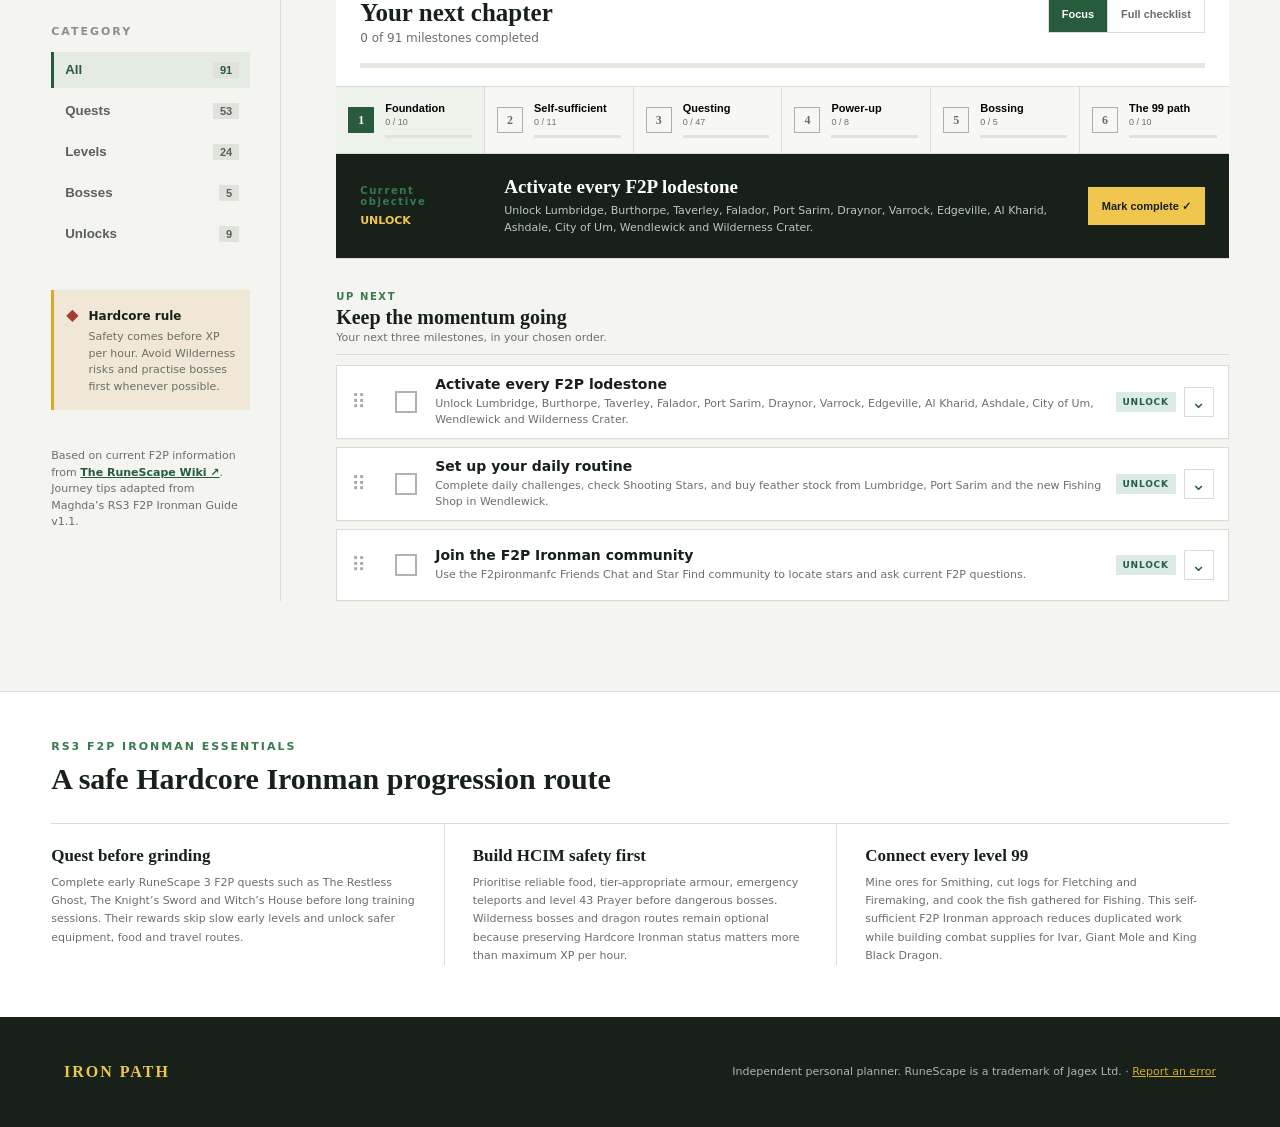
==== commit 7187c444: "rs3 metrics" ====
--- a/index.html
+++ b/index.html
@@ -34,6 +34,7 @@
   <link rel="stylesheet" href="grind-locations.css">
   <link rel="stylesheet" href="tips.css">
   <link rel="stylesheet" href="seo-guide.css">
+  <link rel="stylesheet" href="profile.css">
   <script type="application/ld+json">
   {
     "@context": "https://schema.org",
@@ -107,6 +108,17 @@
       </div>
     </section>
 
+    <section class="profile-band" aria-labelledby="profileTitle">
+      <div class="section-inner profile-inner">
+        <div><p class="kicker">LIVE CHARACTER LEVELS</p><h2 id="profileTitle">Check what your character can do now</h2><p>Connect a public RuneMetrics profile to add readiness indicators to the journey.</p></div>
+        <form id="profileForm" class="profile-form">
+          <label for="rsnInput">RuneScape display name</label>
+          <div><input id="rsnInput" name="rsn" type="text" minlength="1" maxlength="12" autocomplete="nickname" placeholder="Your RS3 name" required><button type="submit">Sync levels</button><button id="profileClear" class="profile-clear" type="button" title="Disconnect profile" aria-label="Disconnect profile" hidden>×</button></div>
+          <p id="profileStatus" role="status" aria-live="polite">No character connected.</p>
+        </form>
+      </div>
+    </section>
+
     <section class="daily-band" aria-labelledby="dailyTitle">
       <div class="section-inner daily-inner">
         <div class="daily-heading"><div><p class="kicker">F2P IRONMAN ROUTINE</p><h2 id="dailyTitle">Today’s essentials</h2><p id="dailyDate"></p></div><div class="daily-score"><strong id="dailyCount">0 / 0</strong><span>done today</span></div></div>
@@ -188,6 +200,7 @@
   <script src="js/data/route-data.js"></script>
   <script src="js/data/grind-data.js"></script>
   <script src="js/data/community-data.js"></script>
+  <script src="js/profile.js"></script>
   <script src="js/app.js"></script>
   <script data-name="BMC-Widget" data-cfasync="false" src="https://cdnjs.buymeacoffee.com/1.0.0/widget.prod.min.js" data-id="micclo" data-description="Support me on Buy me a coffee!" data-message="If you like my RS3 F2P HCIM guide: feel free to support me!" data-color="#5F7FFF" data-position="Right" data-x_margin="18" data-y_margin="18"></script>
 </body>
--- a/profile.css
+++ b/profile.css
@@ -0,0 +1,3 @@
+.profile-band{background:#e9eee7;border-bottom:1px solid var(--line)}.profile-inner{min-height:132px;display:grid;grid-template-columns:minmax(250px,1fr) minmax(340px,560px);gap:60px;align-items:center}.profile-inner h2{margin:0;font:700 25px/1.2 Georgia,serif}.profile-inner>div>p:last-child{margin:7px 0 0;color:var(--muted);font-size:11px}.profile-form{display:flex;flex-direction:column;gap:7px}.profile-form>label{font-size:10px;font-weight:900;letter-spacing:1px;text-transform:uppercase;color:#536057}.profile-form>div{display:grid;grid-template-columns:minmax(0,1fr) auto 38px}.profile-form input{height:42px;border:1px solid #c7cec5;border-right:0;border-radius:0;background:#fff;padding:0 12px;color:var(--ink);font-size:13px}.profile-form button{height:42px;border:0;background:var(--green);color:#fff;padding:0 16px;font-size:11px;font-weight:900;cursor:pointer}.profile-form button:hover{background:var(--green2)}.profile-form button:disabled{cursor:wait;opacity:.65}.profile-form .profile-clear{padding:0;background:#dce2da;color:#445047;font-size:20px}.profile-form>p{min-height:16px;margin:0;color:var(--muted);font-size:10px}.profile-form>p.connected{color:var(--green);font-weight:800}.profile-form>p.error{color:#9b3e34;font-weight:800}.profile-form>p.loading{color:#67551d}.readiness{white-space:nowrap;padding:5px 7px;font-size:9px;font-weight:900;text-transform:uppercase;letter-spacing:.5px}.readiness.ready{background:#dcecdf;color:#276039}.readiness.locked{background:#f0deda;color:#8a3e34}.readiness.complete{background:#efe5be;color:#70570c}.readiness.info{background:#e9ebe7;color:#727970}.milestone.done .readiness{opacity:.55}
+@media(max-width:800px){.profile-inner{grid-template-columns:1fr;gap:20px;padding-top:26px;padding-bottom:26px}}
+@media(max-width:560px){.profile-form>div{grid-template-columns:minmax(0,1fr) auto 36px}.profile-form button{padding:0 10px}.milestone-meta{flex-wrap:wrap}.readiness{order:3}}
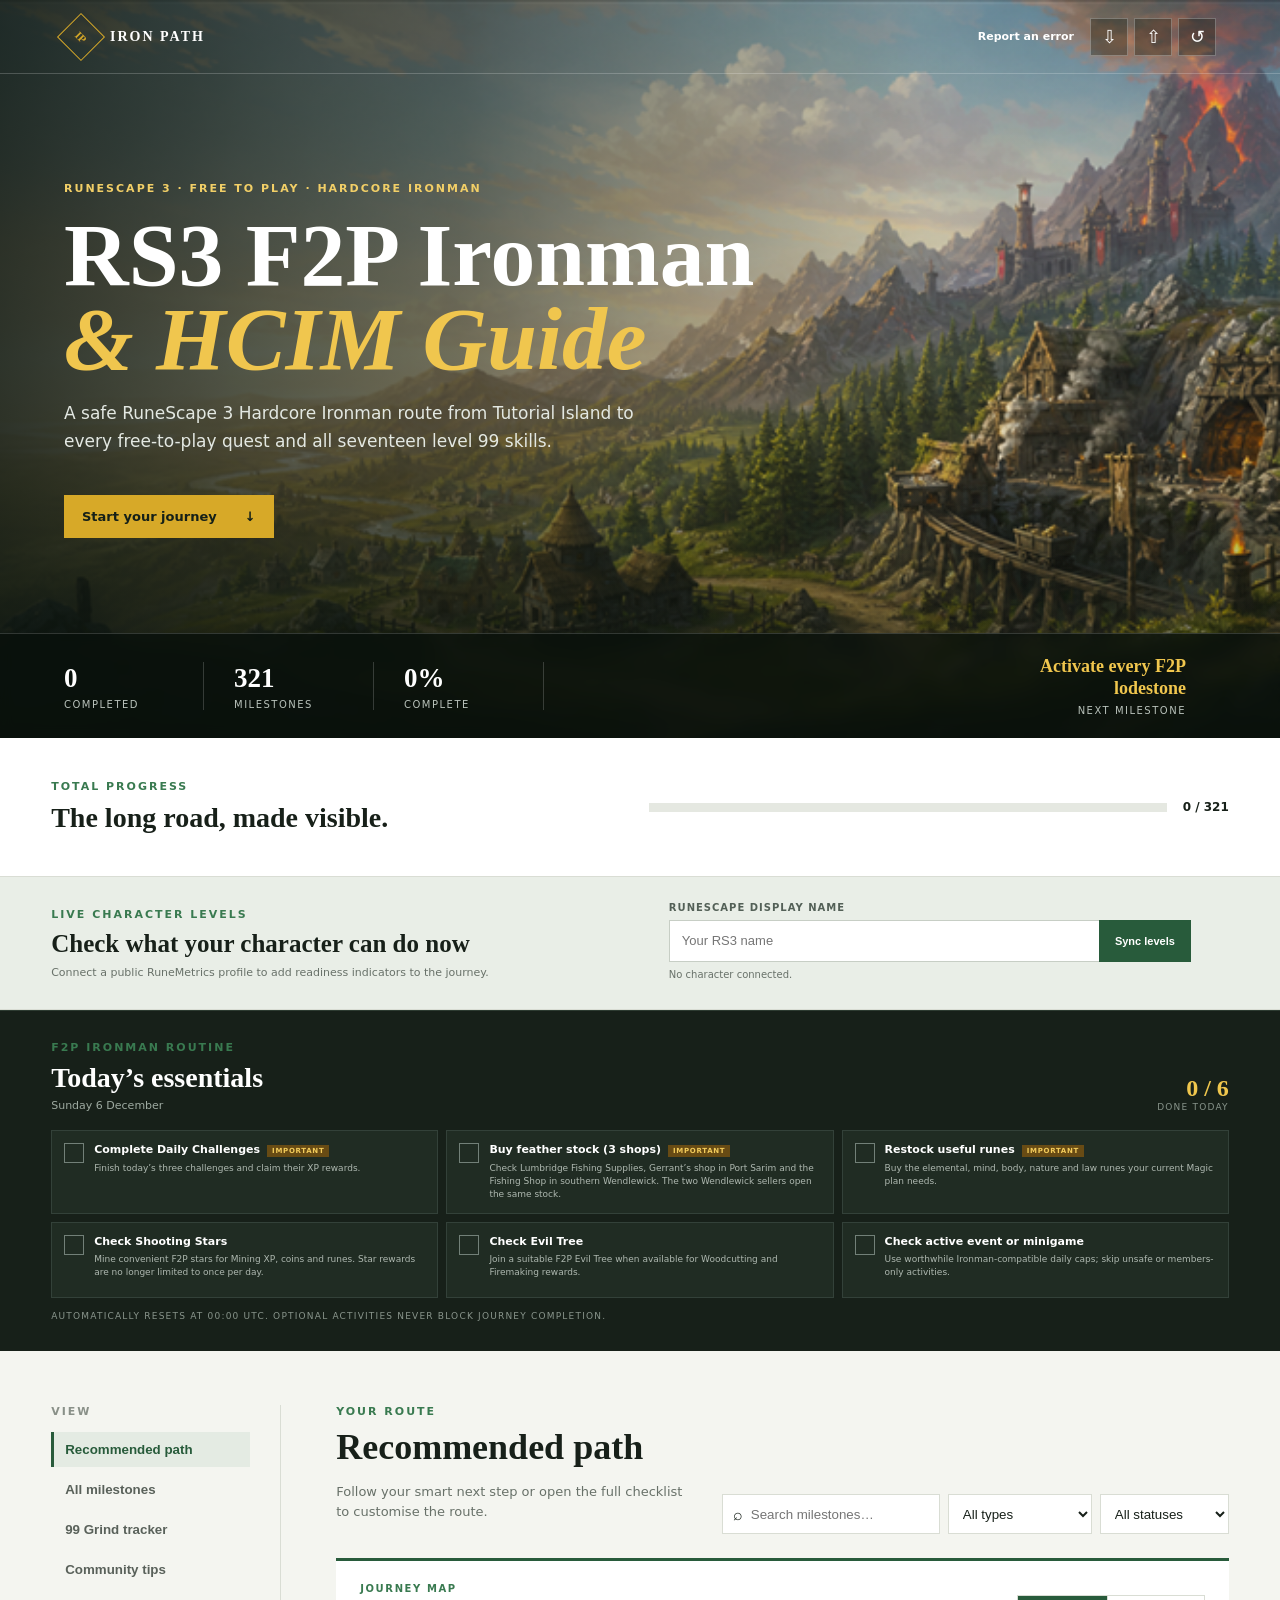
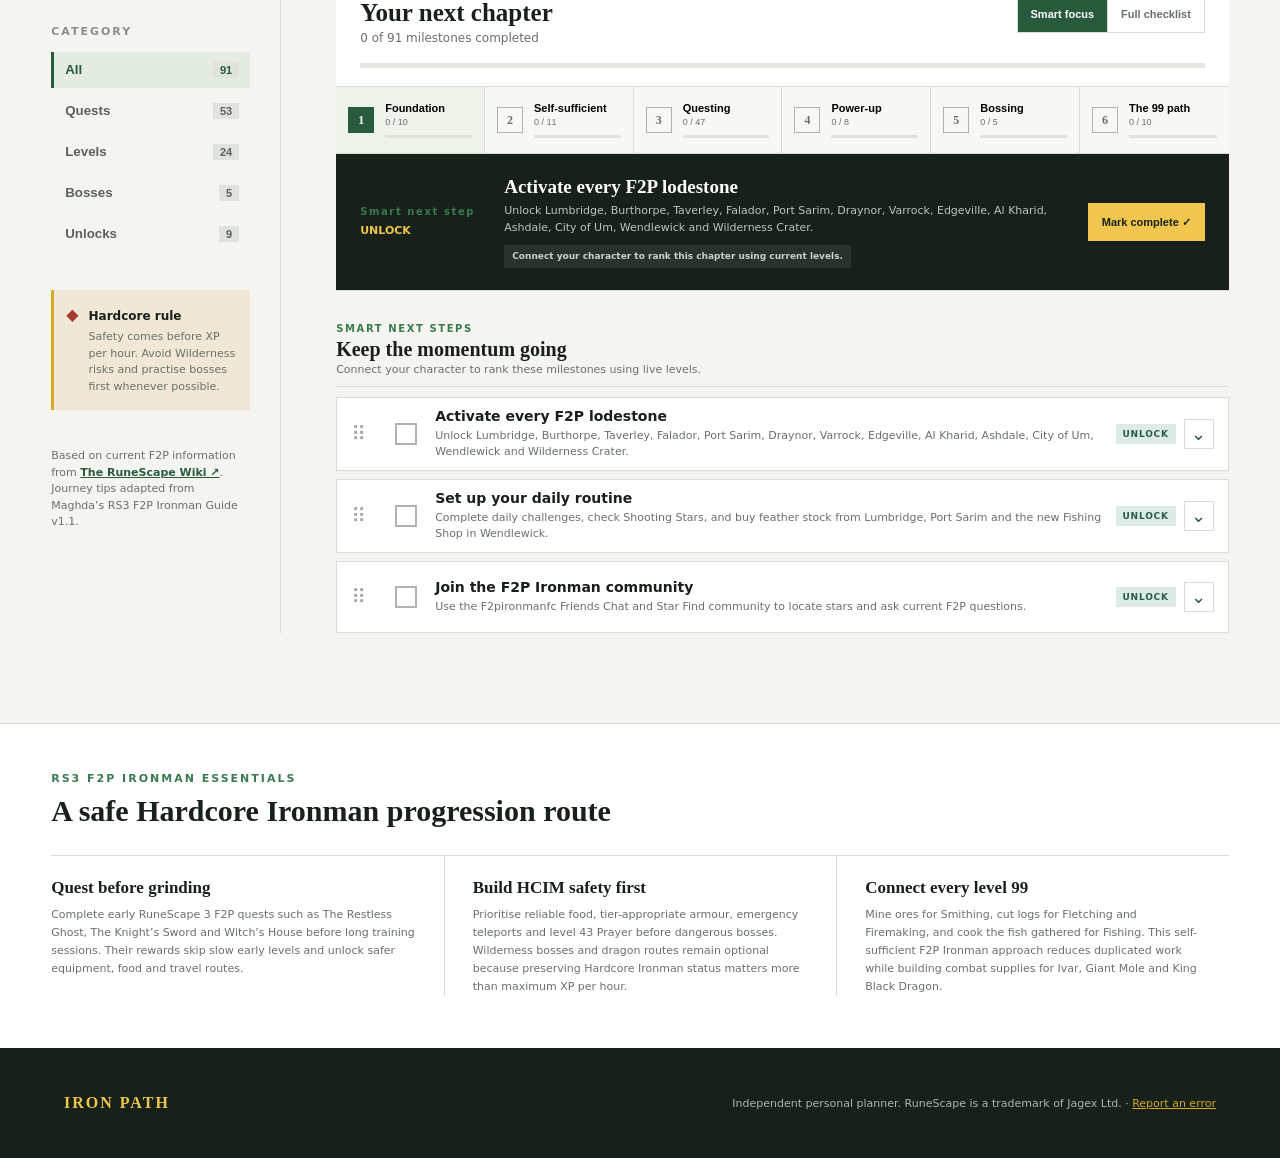
==== commit 6ab1b889: "upgrades" ====
--- a/index.html
+++ b/index.html
@@ -32,6 +32,7 @@
   <link rel="icon" href="assets/favicon.svg" type="image/svg+xml">
   <link rel="stylesheet" href="styles.css">
   <link rel="stylesheet" href="grind-locations.css">
+  <link rel="stylesheet" href="resource-inventory.css">
   <link rel="stylesheet" href="tips.css">
   <link rel="stylesheet" href="seo-guide.css">
   <link rel="stylesheet" href="profile.css">
@@ -151,7 +152,7 @@
 
       <div class="content">
         <div class="content-head">
-          <div><p class="kicker" id="viewKicker">YOUR ROUTE</p><h2 id="viewTitle">Recommended path</h2><p id="viewIntro">Drag milestones into your preferred order. Changes are saved automatically on this device.</p></div>
+          <div><p class="kicker" id="viewKicker">YOUR ROUTE</p><h2 id="viewTitle">Recommended path</h2><p id="viewIntro">Follow your smart next step or open the full checklist to customise the route.</p></div>
           <div class="content-tools" id="contentTools">
             <label class="search"><span>⌕</span><input id="searchInput" type="search" placeholder="Search milestones…" autocomplete="off"></label>
             <select id="typeFilter" aria-label="Filter by milestone type"><option value="all">All types</option><option value="quest">Quests</option><option value="level">Levels</option><option value="boss">Bosses</option><option value="unlock">Unlocks</option><option value="achievement">Achievements</option></select>
@@ -200,6 +201,7 @@
   <script src="js/data/route-data.js"></script>
   <script src="js/data/grind-data.js"></script>
   <script src="js/data/community-data.js"></script>
+  <script src="js/data/quest-requirements.js"></script>
   <script src="js/profile.js"></script>
   <script src="js/app.js"></script>
   <script data-name="BMC-Widget" data-cfasync="false" src="https://cdnjs.buymeacoffee.com/1.0.0/widget.prod.min.js" data-id="micclo" data-description="Support me on Buy me a coffee!" data-message="If you like my RS3 F2P HCIM guide: feel free to support me!" data-color="#5F7FFF" data-position="Right" data-x_margin="18" data-y_margin="18"></script>
--- a/styles.css
+++ b/styles.css
@@ -13,3 +13,4 @@
 .daily-band{background:#172019;color:#fff;border-top:1px solid #2d3b31}.daily-inner{padding-top:30px;padding-bottom:30px}.daily-heading{display:flex;align-items:end;justify-content:space-between;gap:20px;margin-bottom:18px}.daily-heading h2{margin:0;font:700 28px Georgia,serif}.daily-heading>div>p:last-child{margin:5px 0 0;color:#9eaaa1;font-size:11px}.daily-score{display:flex;flex-direction:column;text-align:right}.daily-score strong{font:700 24px Georgia,serif;color:#efc64d}.daily-score span,.daily-reset{font-size:9px;text-transform:uppercase;letter-spacing:1.2px;color:#89958c}.daily-list{display:grid;grid-template-columns:repeat(3,minmax(0,1fr));gap:8px}.daily-task{display:grid;grid-template-columns:20px 1fr;gap:10px;align-items:start;min-height:76px;padding:12px;background:#202c23;border:1px solid #334139;cursor:pointer}.daily-task:hover{border-color:#607064}.daily-task input{position:absolute;opacity:0;pointer-events:none}.daily-check{display:grid;place-items:center;width:20px;height:20px;border:1px solid #728078;color:transparent;font-weight:900}.daily-task>span:last-child{display:flex;flex-direction:column;gap:5px}.daily-task strong{font-size:11px}.daily-task strong b{display:inline-block;margin-left:7px;padding:2px 5px;background:#684b14;color:#f3cc5b;font-size:7px;text-transform:uppercase;letter-spacing:.7px}.daily-task small{color:#aeb8b0;font-size:9px;line-height:1.45}.daily-task.done{background:#1b3324;border-color:#3e6f4d}.daily-task.done .daily-check{background:#397a50;border-color:#4f9665;color:#fff}.daily-task.done strong{text-decoration:line-through;color:#9cac9f}.daily-reset{margin:13px 0 0}@media(max-width:900px){.daily-list{grid-template-columns:repeat(2,minmax(0,1fr))}}@media(max-width:560px){.daily-list{grid-template-columns:1fr}.daily-heading{align-items:flex-start}.daily-score strong{font-size:20px}}
 .report-link{display:inline-flex;align-items:center;padding:0 10px;color:#fff;text-decoration:none;font-size:11px;font-weight:800;white-space:nowrap}.report-link:hover{color:var(--gold)}footer a{color:var(--gold)}.tag.unlock{background:#dcebe5;color:#275d48}
 @media(max-width:560px){.report-link{padding:0 5px;font-size:9px}}
+.objective-reason{display:inline-flex;align-items:center;margin-top:9px;padding:5px 8px;background:#28342b;color:#c9d1cb;font-size:9px;font-weight:800;line-height:1.4}.objective-reason.ready{background:#23452e;color:#aee0ba}.objective-reason.complete{background:#4a411f;color:#f0d575}.objective-reason.locked{background:#482d29;color:#efbbb2}
--- a/resource-inventory.css
+++ b/resource-inventory.css
@@ -0,0 +1,119 @@
+.resource-inventory {
+  grid-column: 1 / -1;
+  padding: 24px 0 28px;
+  border-top: 1px solid var(--line);
+  border-bottom: 1px solid var(--line);
+}
+
+.resource-inventory header {
+  display: flex;
+  align-items: end;
+  justify-content: space-between;
+  gap: 20px;
+  margin-bottom: 8px;
+}
+
+.resource-inventory header span,
+.bank-coverage span {
+  color: var(--muted);
+  font-size: 0.75rem;
+  font-weight: 700;
+  text-transform: uppercase;
+}
+
+.resource-inventory h2 {
+  margin: 3px 0 0;
+  font-size: 1.35rem;
+  letter-spacing: 0;
+}
+
+.resource-inventory > p,
+.resource-inventory > small {
+  color: var(--muted);
+}
+
+.inventory-clear {
+  border: 1px solid rgba(216, 119, 119, 0.45);
+  background: transparent;
+  color: var(--red);
+  padding: 8px 12px;
+  cursor: pointer;
+}
+
+.inventory-groups {
+  display: grid;
+  grid-template-columns: repeat(auto-fit, minmax(210px, 1fr));
+  gap: 24px;
+  margin: 22px 0 16px;
+}
+
+.inventory-groups fieldset {
+  min-width: 0;
+  margin: 0;
+  padding: 0;
+  border: 0;
+}
+
+.inventory-groups legend {
+  width: 100%;
+  padding-bottom: 8px;
+  border-bottom: 1px solid var(--line);
+  color: var(--gold);
+  font-weight: 700;
+}
+
+.inventory-groups label {
+  display: grid;
+  grid-template-columns: minmax(0, 1fr) 88px;
+  align-items: center;
+  gap: 10px;
+  min-height: 42px;
+  color: var(--ink);
+  font-size: 0.85rem;
+}
+
+.inventory-groups input {
+  width: 100%;
+  box-sizing: border-box;
+  text-align: right;
+}
+
+.bank-coverage {
+  display: grid;
+  align-content: center;
+  gap: 3px;
+  min-width: 190px;
+}
+
+.bank-coverage strong {
+  color: var(--gold);
+}
+
+.bank-coverage small {
+  max-width: 300px;
+  color: var(--muted);
+}
+
+.bank-output strong {
+  color: var(--green2);
+}
+
+@media (max-width: 640px) {
+  .resource-inventory header {
+    align-items: start;
+    flex-direction: column;
+  }
+
+  .inventory-clear {
+    align-self: stretch;
+  }
+
+  .inventory-groups {
+    grid-template-columns: 1fr;
+    gap: 18px;
+  }
+
+  .bank-coverage {
+    min-width: 0;
+  }
+}
--- a/profile.css
+++ b/profile.css
@@ -1,3 +1,5 @@
 .profile-band{background:#e9eee7;border-bottom:1px solid var(--line)}.profile-inner{min-height:132px;display:grid;grid-template-columns:minmax(250px,1fr) minmax(340px,560px);gap:60px;align-items:center}.profile-inner h2{margin:0;font:700 25px/1.2 Georgia,serif}.profile-inner>div>p:last-child{margin:7px 0 0;color:var(--muted);font-size:11px}.profile-form{display:flex;flex-direction:column;gap:7px}.profile-form>label{font-size:10px;font-weight:900;letter-spacing:1px;text-transform:uppercase;color:#536057}.profile-form>div{display:grid;grid-template-columns:minmax(0,1fr) auto 38px}.profile-form input{height:42px;border:1px solid #c7cec5;border-right:0;border-radius:0;background:#fff;padding:0 12px;color:var(--ink);font-size:13px}.profile-form button{height:42px;border:0;background:var(--green);color:#fff;padding:0 16px;font-size:11px;font-weight:900;cursor:pointer}.profile-form button:hover{background:var(--green2)}.profile-form button:disabled{cursor:wait;opacity:.65}.profile-form .profile-clear{padding:0;background:#dce2da;color:#445047;font-size:20px}.profile-form>p{min-height:16px;margin:0;color:var(--muted);font-size:10px}.profile-form>p.connected{color:var(--green);font-weight:800}.profile-form>p.error{color:#9b3e34;font-weight:800}.profile-form>p.loading{color:#67551d}.readiness{white-space:nowrap;padding:5px 7px;font-size:9px;font-weight:900;text-transform:uppercase;letter-spacing:.5px}.readiness.ready{background:#dcecdf;color:#276039}.readiness.locked{background:#f0deda;color:#8a3e34}.readiness.complete{background:#efe5be;color:#70570c}.readiness.info{background:#e9ebe7;color:#727970}.milestone.done .readiness{opacity:.55}
+.missing-requirements{margin-top:11px;padding:10px 11px;background:#fbf4f1;border-left:3px solid #b85e50}.missing-requirements>strong{display:block;margin-bottom:8px;color:#7e392f;font-size:9px;text-transform:uppercase;letter-spacing:1px}.missing-requirements>div{display:grid;grid-template-columns:repeat(auto-fit,minmax(145px,1fr));gap:7px}.missing-skill{display:grid;grid-template-columns:auto minmax(35px,1fr);gap:5px 8px;align-items:center;min-width:0}.missing-skill>b{font-size:10px}.missing-skill>i{height:4px;background:#e2d7d3;overflow:hidden}.missing-skill>i em{display:block;height:100%;background:#b85e50}.missing-skill>small{grid-column:1/-1;color:#7d6e69;font-size:9px}.missing-skill>small b{color:#8a3e34}.missing-requirements.quest-locked p{margin:0;color:#756964;font-size:10px;line-height:1.5}
 @media(max-width:800px){.profile-inner{grid-template-columns:1fr;gap:20px;padding-top:26px;padding-bottom:26px}}
 @media(max-width:560px){.profile-form>div{grid-template-columns:minmax(0,1fr) auto 36px}.profile-form button{padding:0 10px}.milestone-meta{flex-wrap:wrap}.readiness{order:3}}
+.missing-requirements.quest-locked p{margin:9px 0 0}.dependency-chain{display:flex!important;grid-template-columns:none!important;align-items:stretch;gap:6px!important;overflow-x:auto;padding:2px 0 5px}.dependency-node{flex:0 0 145px;display:flex;flex-direction:column;justify-content:center;min-height:66px;padding:8px 9px;border:1px solid #d5d9d2;background:#fff;color:var(--ink);text-decoration:none}.dependency-node small{color:#7c847d;font-size:8px;font-weight:900;text-transform:uppercase;letter-spacing:.8px}.dependency-node b{margin:3px 0;font-size:10px;line-height:1.25}.dependency-node span{color:#777f78;font-size:8px}.dependency-node.complete{border-color:#9abda3;background:#edf5ed}.dependency-node.complete span{color:#327044}.dependency-node.missing{border-color:#d8a69e;background:#fff5f2}.dependency-node.missing span{color:#9a493e}.dependency-node.target{border-color:#b85e50;background:#482d29;color:#fff}.dependency-node.target small,.dependency-node.target span{color:#efbbb2}.dependency-arrow{flex:0 0 14px;display:grid;place-items:center;color:#9a716a;font-style:normal;font-size:13px}
